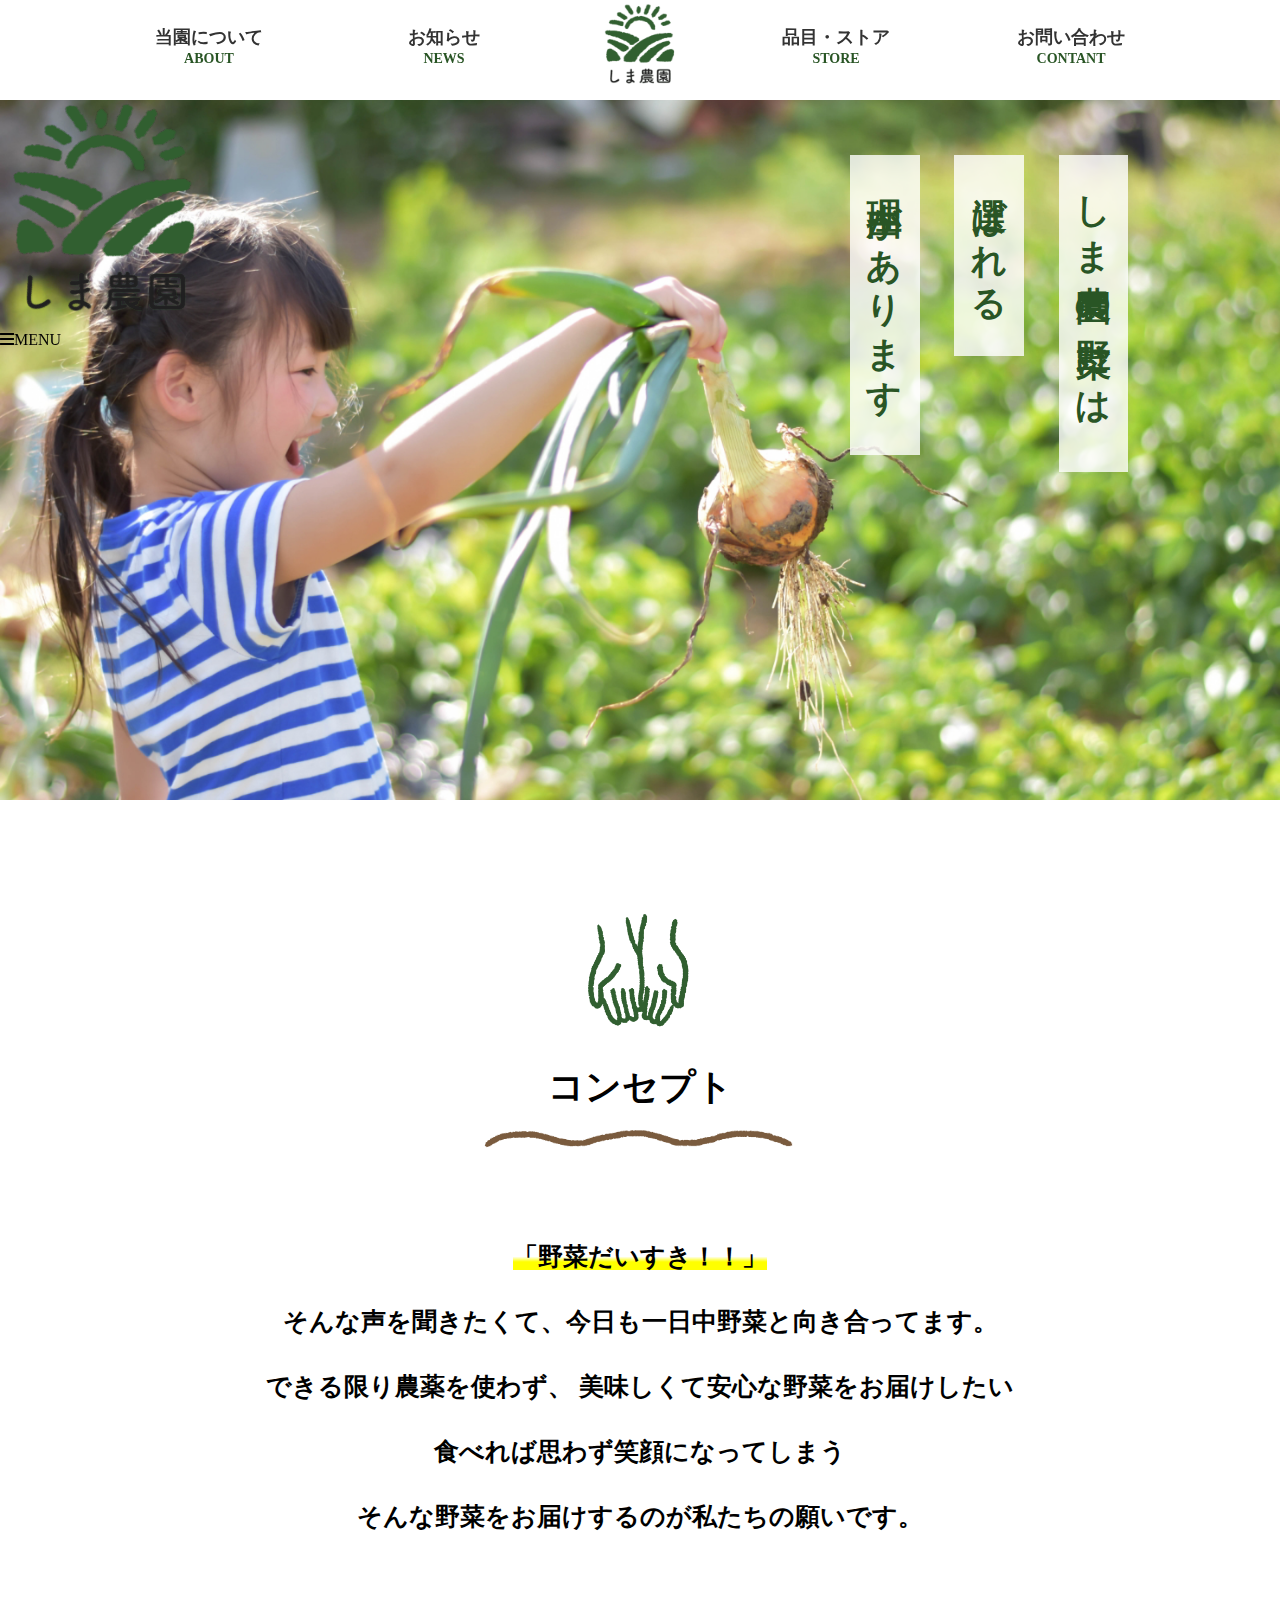
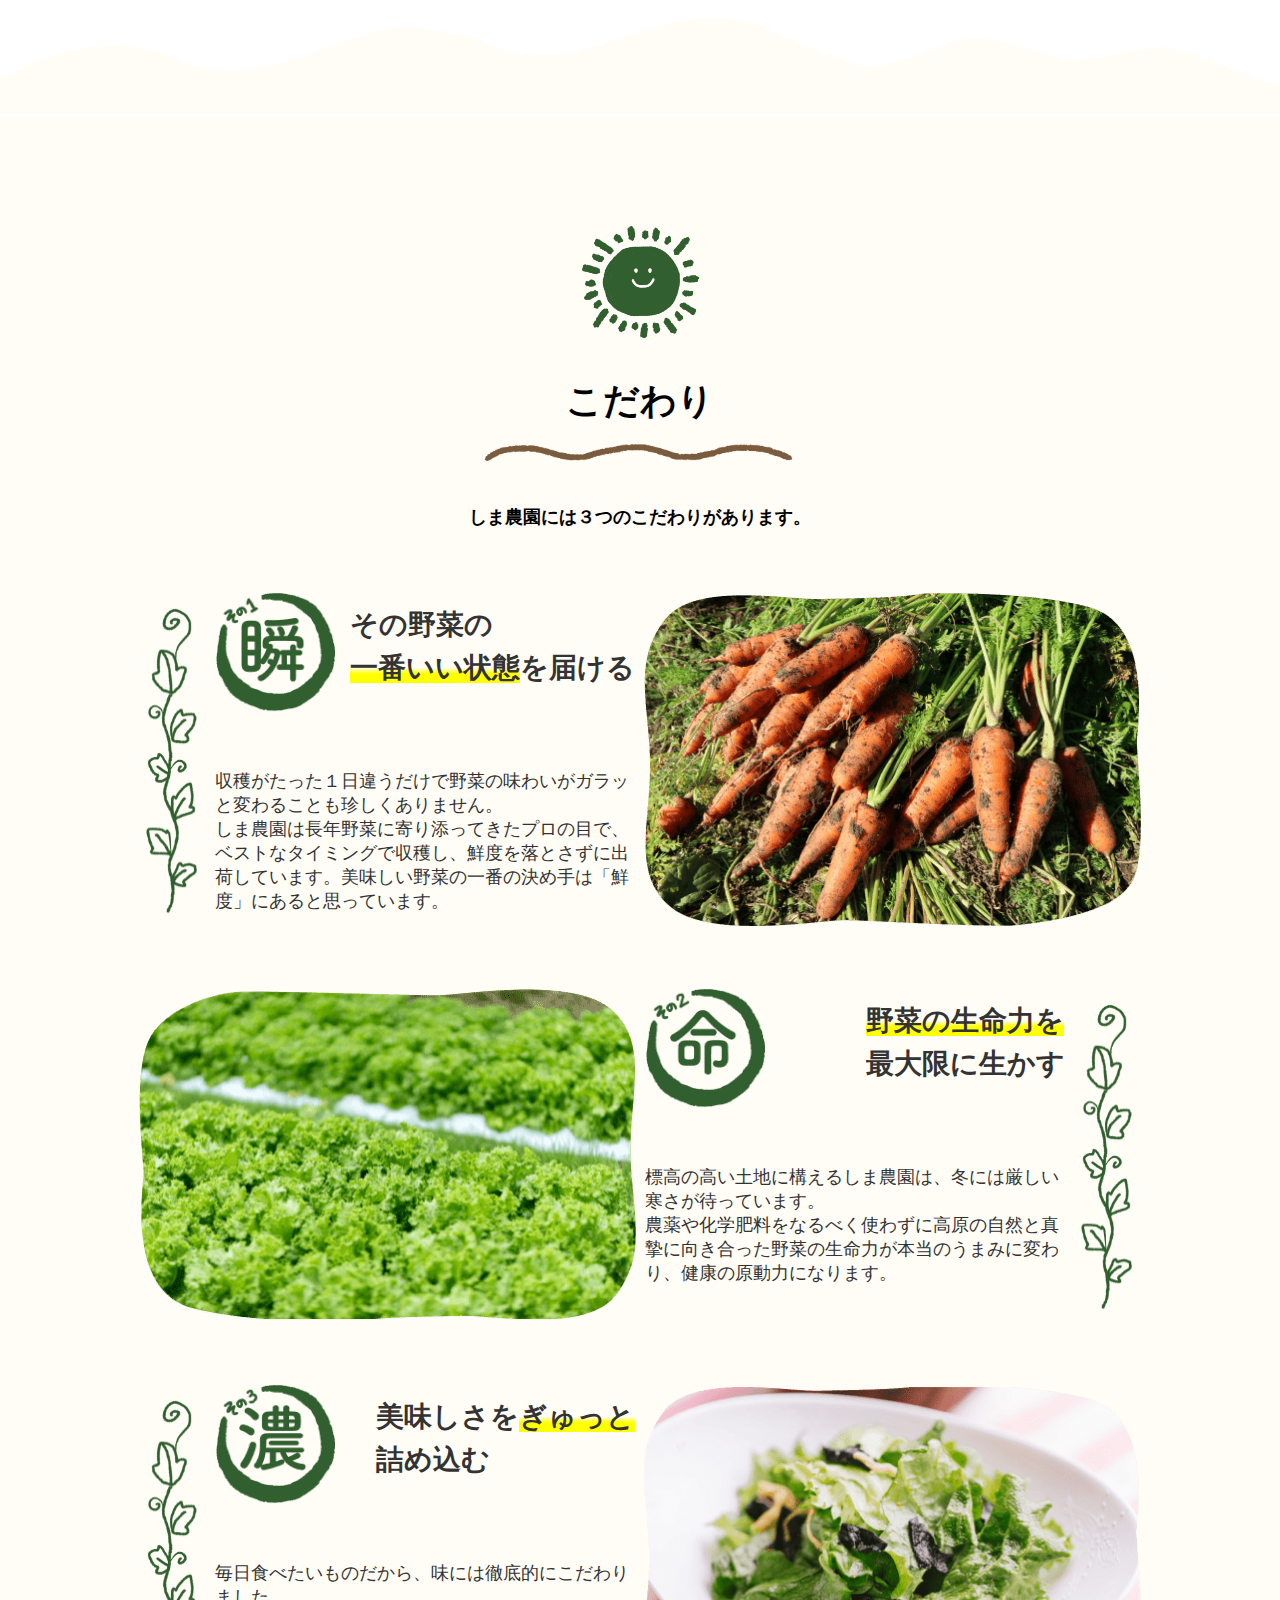
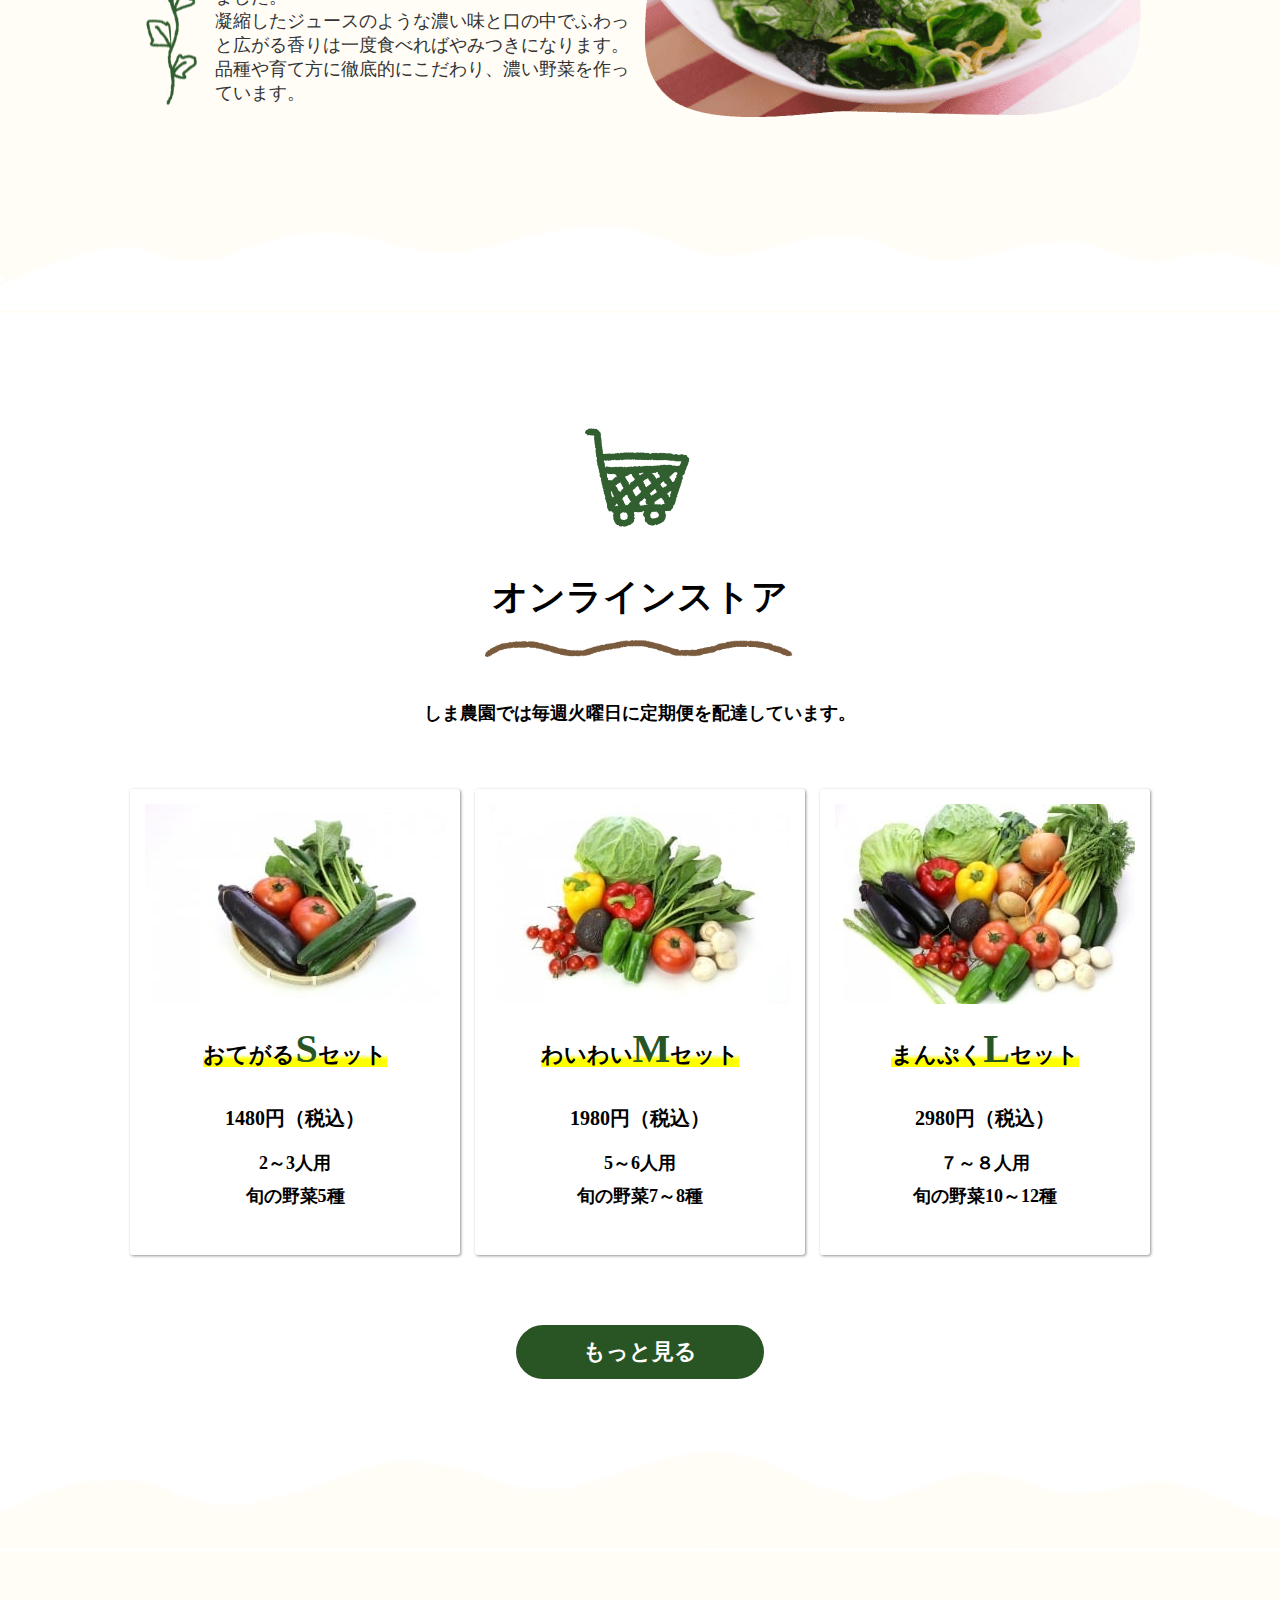
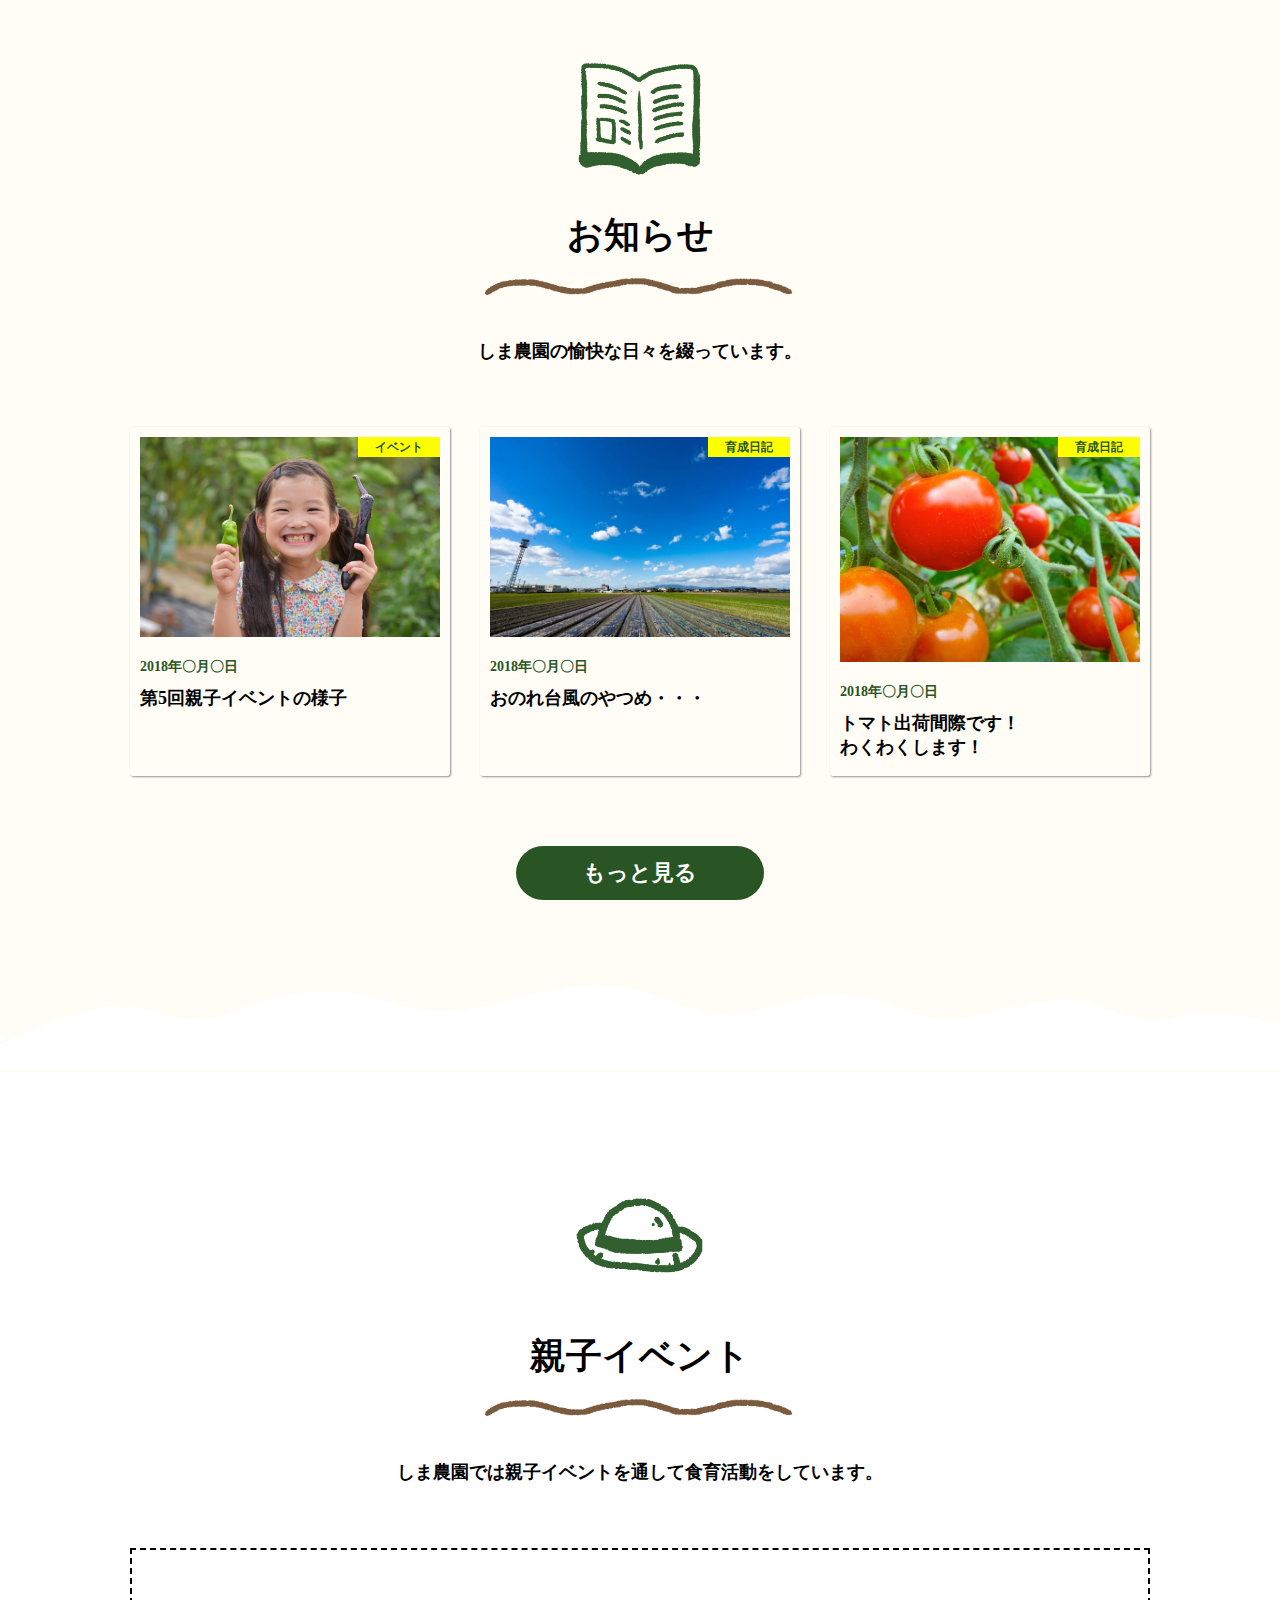
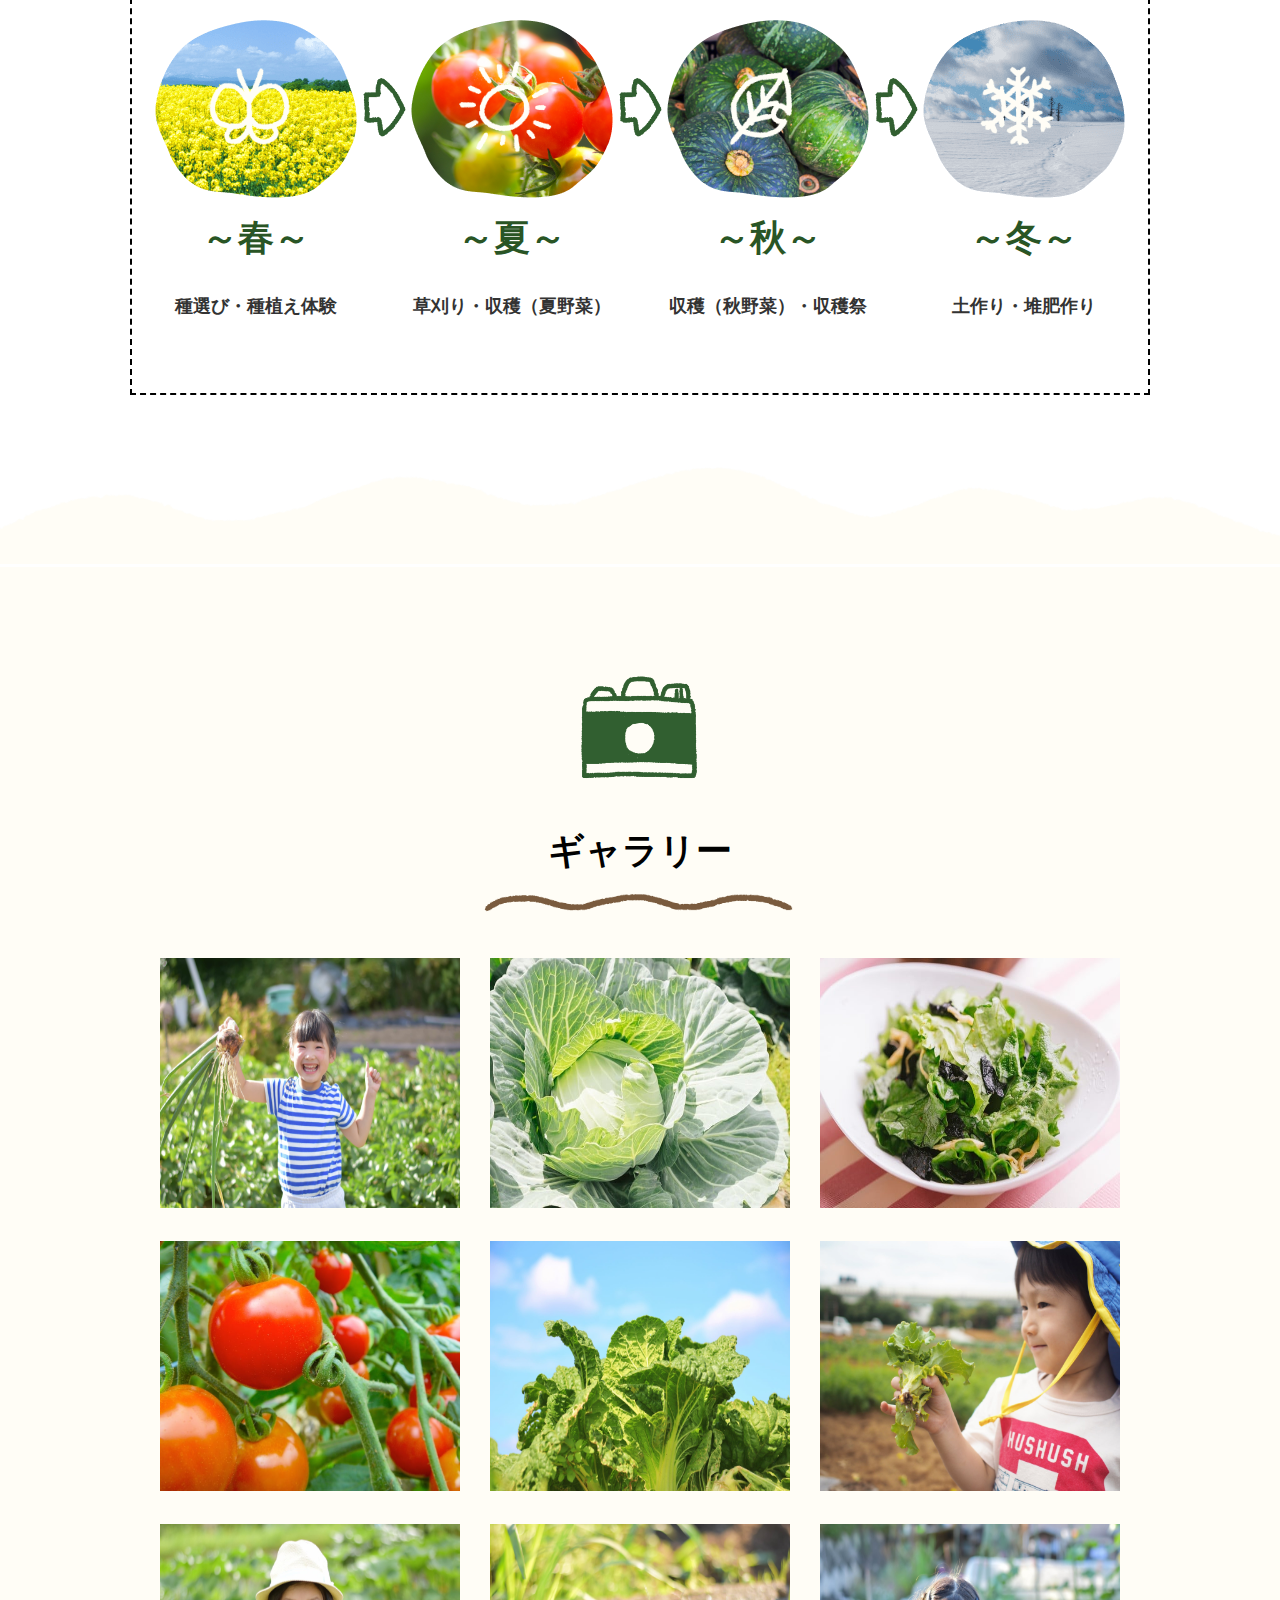
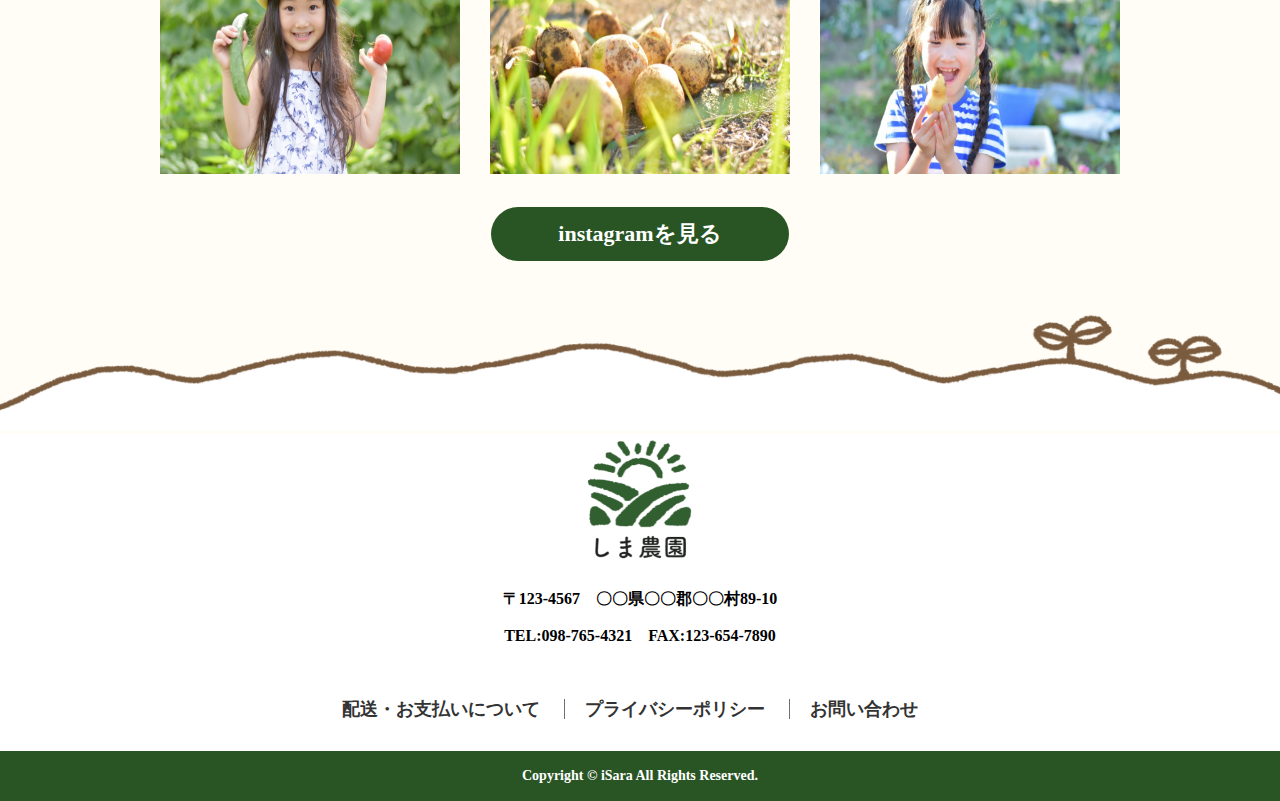
==== index.html @ cb412dcc "Update index.html" ====
<!DOCTYPE html>
<html lang="en">
<head>
    <meta charset="UTF-8">
    <meta name="viewport" content="width=device-width, initial-scale=1.0">
    <meta http-equiv="X-UA-Compatible" content="ie=edge">
    <title>農園</title>
    <link rel="stylesheet" href="stylesheet.css">
    <link rel="stylesheet" href="responsive.css">
    <link href="https://use.fontawesome.com/releases/v5.6.1/css/all.css" rel="stylesheet">
</head>
<body>
    <div class="wrap">
    <header>
        <nav class="container">
            <ul class="header-contents">
                <li class="header-btn"><a class="list-a japanese" href="#">当園について</a>
                <a class="list-a english" href="#">ABOUT</a></li>
                <li class="header-btn header-space"><a class="list-b japanese" href="#">お知らせ</a>
                <a class="list-b english" href="#">NEWS</a></li>
                <li><a href="#"><img class="header-logo" src="top-img/header-logo.png" alt="ロゴ"></a></li>
                <li class="header-btn"><a class="list-c japanese" href="#">品目・ストア</a>
                <a class="list-c english" href="#">STORE</a></li>
                <li class="header-btn"><a class="list-d japanese" href="#">お問い合わせ</a>
                <a class="list-d english" href="#">CONTANT</a></li>
            </ul>
        </nav>
        <nav class="header-responsive container-responsive">
            <a href="#"><img class="header-logo-responsive" src="top-img/header-logo.png" alt="ロゴ"></a>
            <p class="menu-wrap"><span class="fa fa-bars menu-icon"></span>MENU</p>
        </nav>
    </header>
    <section class="top-wrap">
        <p><img class="top-img" src="top-img/mv.jpg" alt="トップ画像"></p>
        <p class="top-img-commentA">しま農園の野菜には</p>
        <p class="top-img-commentB">選ばれる</p>
        <p class="top-img-commentC">理由があります</p>
    </section>
    <section class="icon-contents container">
        <img class="icon" src="top-img/h-icon-1.png" alt="手">
        <p class="icon-p">コンセプト</p>
        <img class="icon-border" src="top-img/heading-bg.png" alt="波線">
        <p class="icon-primary-p"><span class="liner">「野菜だいすき！！」</span><br>
            そんな声を聞きたくて、<br class="br">今日も一日中野菜と向き合ってます。<br>
            できる限り農薬を使わず、<br class="br">
            美味しくて安心な野菜をお届けしたい<br>
            食べれば思わず笑顔になってしまう<br>
            そんな野菜をお届けするのが<br class="br">私たちの願いです。</p>
    </section>
    <article>
        <p><img class="local-img" src="top-img/bridge2.png" alt="背景波線（上）"></p>
    </article>
    <section class="background-color">
    <section class="icon-contents container">
        <p><img class="icon" src=" top-img/h-icon-2.png" alt="太陽"></p>
        <p class="icon-p">こだわり</p>
        <p><img class="icon-border" src="top-img/heading-bg.png" alt="波線"></p>
        <p class="icon-border-p">しま農園には<br class="br">３つのこだわりがあります。</p>
    </section>
    <section class="main-primary container">
        <article class="mp">
            <p><img class="side-img" src="top-img/commit-bg.png" alt="蔓"></p>
            <article class="mp-center mp-flex1">
                <article class="mp-center-top">
                <p><img class="article-icon" src="top-img/commit-icon1.png" alt="瞬アイコン"></p>
                <p class="mp-title">その野菜の<br class="br3"><span class="liner">一番<br class="br">いい状態</span>を届ける</p>
                </article>
                <p class="mp-statment">収穫がたった１日違うだけで野菜の味わいがガラッと変わることも珍しくありません。<br>
                   しま農園は長年野菜に寄り添ってきたプロの目で、ベストなタイミングで収穫し、鮮度を落とさずに出荷しています。美味しい野菜の一番の決め手は「鮮度」にあると思っています。 </p>
            </article>
            <p><img class="mp1-img flex-img1" src="top-img/commit1.png" alt="人参"></p>
        </article><!--mp1-->
        <article class="mp">
            <p><img class="mp1-img flex-img2" src="top-img/commit2.png" alt="レタス"></p>
            <article class="mp-center mp-flex2">
                <article class="mp-center-top">
                    <p><img class="article-icon" src="top-img/commit-icon2.png" alt="命アイコン"></p>
                    <p class="mp-title"><span class="liner">野菜の生命力を</span><br>
                        最大限に生かす</p>
                </article>
                <p class="mp-statment">標高の高い土地に構えるしま農園は、冬には厳しい寒さが待っています。<br>
                    農薬や化学肥料をなるべく使わずに高原の自然と真摯に向き合った野菜の生命力が本当のうまみに変わり、健康の原動力になります。</p>
            </article>
            <img class="side-img" src="top-img/commit-bg.png" alt="蔓">
        </article><!--mp2-->
        <article class="mp">
            <img class="side-img" src="top-img/commit-bg.png" alt="蔓">
            <article class="mp-center mp-flex3">
                <article class="mp-center-top">
                <p><img class="article-icon" src="top-img/commit-icon3.png" alt="濃アイコン"></p>
                <p class="mp-title">美味しさを<br class="br"><span class="liner">ぎゅっと</span><br class="br3">詰め込む</p>
                </article>
                <p class="mp-statment">毎日食べたいものだから、味には徹底的にこだわりました。<br>
                    凝縮したジュースのような濃い味と口の中でふわっと広がる香りは一度食べればやみつきになります。<br>
                    品種や育て方に徹底的にこだわり、濃い野菜を作っています。</p>
            </article>
            <p><img class="mp1-img flex-img3" src="top-img/commit3.png" alt="サラダ"></p>
        </article><!--mp3-->
    </section><!--main-priary container-->
    <article>
        <p><img class="local-img" src="top-img/bridge.png" alt="背景波線（下）"></p>
    </article>
    </section><!--background-color-->
    <section class="online-store container">
        <article class="icon-contents">
        <p><img class="icon" src="top-img/h-icon-3.png" alt="カート"></p>
        <p class="icon-p">オンラインストア</p>
        <p><img class="icon-border" src="top-img/heading-bg.png" alt="波線"></p>
        <p class="icon-border-p">しま農園では毎週火曜日に定期便を配達しています。</p>
        </article>
        <article class="store-wrapper">
            <article class="store-contents">
                <p><img class="store-img" src="top-img/store1.jpg" alt="sセット"></p>
                <p class="store-name"><span class="liner">おてがる<span class="color">S</span>セット</span></p>
                <p class="store-price">1480円（税込）</p>
                <p class="store-note1">2～3人用</p>
                <p class="store-note2">旬の野菜5種</p>
            </article>
            <article class="store-contents">
                <p><img class="store-img" src="top-img/store2.jpg" alt="sセット"></p>
                <p class="store-name"><span class="liner">わいわい<span class="color">M</span>セット</span></p>
                <p class="store-price">1980円（税込）</p>
                <p class="store-note1">5～6人用</p>
                <p class="store-note2">旬の野菜7～8種</p>
            </article>
            <article class="store-contents">
                <p><img class="store-img" src="top-img/store3.jpg" alt="sセット"></p>
                <p class="store-name"><span class="liner">まんぷく<span class="color">L</span>セット</span></p>
                <p class="store-price">2980円（税込）</p>
                <p class="store-note1">７～８人用</p>
                <p class="store-note2">旬の野菜10～12種</p>
            </article>
        </article><!--sotre-wrapper-->
        <article class="btn-wrapper">
            <a class="btn" href="#">もっと見る</a>
        </article>
    </section><!--online-store-->
    <article>
        <p><img class="local-img" src="top-img/bridge2.png" alt="背景波線（上）"></p>
    </article>
    <section class="background-color">
    <section class="icon-contents container">
        <p><img class="icon" src="top-img/h-icon-4.png" alt="本"></p>
        <p class="icon-p">お知らせ</p>
        <p><img class="icon-border" src="top-img/heading-bg.png" alt="波線"></p>
        <p class="icon-border-p">しま農園の愉快な日々を綴っています。</p>
    </section>
    <section class="blog container">
        <article class="blog-cotents">
            <p><img class="blog-img" src="top-img/blog1.jpg" alt="親子イベント"></p>
            <p class="blog-img-comment">イベント</p>
            <p class="blog-date">2018年〇月〇日</p>
            <p class="blog-title">第5回親子イベントの様子</p>
        </article>
        <article class="blog-cotents">
            <p><img class="blog-img" src="top-img/blog2.jpg" alt="親子イベント"></p>
            <p class="blog-img-comment">育成日記</p>
            <p class="blog-date">2018年〇月〇日</p>
            <p class="blog-title">おのれ台風のやつめ・・・</p>
        </article>
        <article class="blog-cotents">
            <p><img class="blog-img" src="top-img/blog3.jpg" alt="親子イベント"></p>
            <p class="blog-img-comment">育成日記</p>
            <p class="blog-date">2018年〇月〇日</p>
            <p class="blog-title">トマト出荷間際です！<br>
                わくわくします！</p>
        </article>
    </section>
    <article class="btn-wrapper">
        <a class="btn" href="#">もっと見る</a>
    </article>
    <article>
        <p><img class="local-img" src="top-img/bridge.png" alt="背景波線（下）"></p>
    </article>
    </section><!--background-color-->
    <section>
        <article class="icon-contents">
            <p><img class="icon" src="top-img/h-icon-5.png" alt="帽子"></p>
            <p class="icon-p">親子イベント</p>
            <p><img class="icon-border" src="top-img/heading-bg.png" alt="波線"></p>
            <p class="icon-border-p">しま農園では親子イベントを通して食育活動をしています。</p>
        </article>
    </section>
    <section class="event container">
        <article class="event-wrap">
            <article class="event-contents">
                <p><img class="event-img" src="top-img/event1.png" alt="春の風景"></p>
                <p><img class="event-icon" src="top-img/event-icon1.png" alt="蝶"></p>
                <p class="season">～春～</p>
                <p class="event-note">種選び<br class="br2"><span class="span1">・</span>種植え体験</p>
            </article>
            <article class="icon-arrow-wrap">
                <p><img class="icon-arrow1" src="top-img/event-icon-arrow.png" alt="右矢印"></p>
            </article>
            <article class="event-contents">
                <p><img class="event-img" src="top-img/event2.png" alt="夏の風景"></p>
                <p><img class="event-icon" src="top-img/event-icon2.png" alt="太陽"></p>
                <p class="season">～夏～</p>
                <p class="event-note">草刈り<br class="br2"><span class="span1">・</span>収穫（夏野菜）</p>
            </article>
            <article class="icon-arrow-wrap">
                <p><img class="icon-arrow2" src="top-img/event-icon-arrow.png" alt="右矢印"></p>
            </article>
            <article class="event-contents">
                <p><img class="event-img" src="top-img/event3.png" alt="秋の風景"></p>
                <p><img class="event-icon" src="top-img/event-icon3.png" alt="葉"></p>
                <p class="season">～秋～</p>
                <p class="event-note">収穫（秋野菜）<br class="br2"><span class="span1">・</span>収穫祭</p>
            </article>
            <article class="icon-arrow-wrap">
                <p><img class="icon-arrow3" src="top-img/event-icon-arrow.png" alt="右矢印"></p>
            </article>
            <article class="event-contents">
                <p><img class="event-img" src="top-img/event4.png" alt="冬の風景"></p>
                <p><img class="event-icon" src="top-img/event-icon4.png" alt="雪の結晶"></p>
                <p class="season">～冬～</p>
                <p class="event-note">土作り<br class="br2"><span class="span1">・</span>堆肥作り</p>
            </article>
        </article><!--envent-img-->
    </section><!--event container-->
    <article>
        <p><img class="local-img" src="top-img/bridge2.png" alt="背景波線（上）"></p>
    </article>
    <section class="background-color">
        <section class="icon-contents container">
            <p><img class="icon" src="top-img/h-icon-6.png" alt="カメラ"></p>
            <p class="icon-p">ギャラリー</p>
            <p><img class="icon-border" src="top-img/heading-bg.png" alt="波線"></p>
        </section>
        <section class="gallery container">
            <p><img src="top-img/gallery1.jpg" alt="玉ねぎの収穫"></p>
            <p><img src="top-img/gallery2.jpg" alt="キャベツ"></p>
            <p><img src="top-img/gallery3.jpg" alt="サラダ"></p>
            <p><img src="top-img/gallery4.jpg" alt="トマト"></p>
            <p><img src="top-img/gallery5.jpg" alt="小松菜？"></p>
            <p><img src="top-img/gallery6.jpg" alt="小松菜の収穫？"></p>
            <p><img src="top-img/gallery7.jpg" alt="トマトの収穫"></p>
            <p><img src="top-img/gallery8.jpg" alt="玉ねぎ"></p>
            <p><img src="top-img/gallery9.jpg" alt="ジャガイモの収穫？"></p>
        </section>
        <article class="btn-wrapper">
            <a class="btn" href="#">instagramを見る</a>
        </article>
        <article>
            <p><img  class="local-img" src="top-img/footer-bg.png" alt="フッター上部"></p>
        </article>
    </section><!--background-color-->
    <footer>
        <article class="container">
            <article class="footer-main">
                <p><img class="footer-icon" src="top-img/header-logo.png" alt="農園"></p>
                <p class="adress">〒123-4567<br class="br">　〇〇県〇〇郡〇〇村89-10</p>
                <p class="adress">TEL:098-765-4321<br class="br">　FAX:123-654-7890</p>
            </article>
            <article class="footer-sub">
                <li><a class="footer-a footer-line1" href="#">配送・お支払いについて</a></li>
                <li><a class="footer-a footer-line2" href="#">プライバシーポリシー</a></li>
                <li><a  class="footer-a footer-line2" href="#">お問い合わせ</a></li>
            </article>
        </article>
        <article class="footer-bar">
            <p class="Copyright">Copyright ©︎ iSara All Rights Reserved.</p>
        </article>
    </footer>
    </div><!--wrap-->
</body>
</html>
---- stylesheet.css ----
body {
    font-family: "游ゴシック体", "YuGothic", "游ゴシック Medium", "Yu Gothic Medium", "游ゴシック", "Yu Gothic", "メイリオ", sans-serif;
}

a {
    text-decoration: none;
}

li {
    list-style: none;
}

* {
    box-sizing: border-box;
}

.wrap {
    width: 100%;
    overflow: hidden;
}

.container {
    width: 1080px;
    max-width: 100%;
    margin: 0 auto;
    padding: 0 30px;
}

header {
    height: 100px;
    position: fixed;
    z-index: 900;
    background-color: white;
    width: 100%;
}

.japanese {
    font-size: 18px;
    font-weight: bold;
    color: #333333;
    line-height: 24px;
}

.english {
    font-size: 14px;
    font-weight: bold;
    color: #295525;
    line-height: 19px;
}

.header-contents{
    display: flex;
    justify-content: space-between;
    align-items: center;
}

.header-logo {
    width: 80px;
}

.list-a, .list-b, .list-c, .list-d {
    display: flex;
    flex-direction: column;
    text-align: center;
}

.header-space {
    margin: 0 18px;
}

.header-btn {
    padding: 10px 25px;
    color: white;
    font-weight: bold;
    border-radius: 100px;
    display: inline-block;
    transition:all .5s ease-in-out;
}

.header-btn:hover {
    text-shadow:
      0 0 10px rgba(255,255,255, 1),
      0 0 50px rgba(255, 255, 255, .8),
      0 0 75px rgba(255, 255, 255, .6),
      0 0 76px rgba(255, 255, 255, .6),
      0 0 77px rgba(255, 255, 255, .6),
      0 0 78px rgba(255, 255, 255, .6),
      0 0 79px rgba(255, 255, 255, .6),
      0 0 80px rgba(255, 255, 255, .6),
      0 0 85px rgba(255, 255, 255, .6);
      background-color: #295525;
}

.top-wrap {
    position: relative;
}

.top-img-commentA {
    position: absolute;
    top: 18%;
    left: 82.702%;
    font-size: 2.7vw;
    font-weight: bold;
    padding: 2% 2.2% 4% 2.2%;
    letter-spacing: 5px;
    margin-top: 10px;
    writing-mode: vertical-rl;
    color: #295525;
    background-color: rgba(255, 255, 255, 0.8)
}

.top-img-commentB {
    position: absolute;
    top: 18%;
    left: 74.54%;
    font-size: 2.7vw;
    font-weight: bold;
    padding: 2% 2.2% 3% 2.2%;
    letter-spacing: 5px;
    margin-top: 10px;
    writing-mode: vertical-rl;
    color: #295525;
    background-color: rgba(255, 255, 255, 0.8)
}

.top-img-commentC {
    position: absolute;
    top: 18%;
    left: 66.378%;
    font-size: 2.7vw;
    font-weight: bold;
    padding: 2% 2.2% 3.5% 2.2%;
    letter-spacing: 5px;
    margin-top: 10px;
    writing-mode: vertical-rl;
    color: #295525;
    background-color: rgba(255, 255, 255, 0.8)
}

.top-img {
    background-size: cover;
    width: 100%;
    height: auto;
    min-height: 270px;
}

.background-color {
    background-color: #FFFDF6;
}

.icon-contents {
    text-align: center;
}

.icon {
    padding: 100px 0 33px 0;
}

.icon-p {
    font-size: 36px;
    font-weight: bold;
}

.icon-border {
    padding: 20px 0 37px 0;
}

.icon-primary-p {
    padding: 30px 0 36px 0;
    font-size: 25px;
    font-weight: bold;
    line-height: 65px;
}

.liner {
    background: linear-gradient(transparent 50%, yellow 70%);
}

.local-img {
    max-width: 100%;
    height: auto;
}

.icon-border-p {
    padding-bottom: 67px;
    font-size: 18px;
    font-weight: bold;
}

.mp1-img {
    width: 497px;
    height: 333px;
    max-width: 100%;
}

.article-icon {
    width: 120px;
    height: 120px;
}

.side-img {
    width: 67px;
    height: 333px;
}

.mp-title {
    font-size: 28px;
    font-weight: bold;
    line-height: 43px;
    color: #333333;
    padding-top: 10px;
}

.mp-statment {
    font-size: 18px;
    color: #333333;
    line-height: 24px;
}

.mp-center-top {
    display: flex;
    justify-content: space-between;
    padding-bottom: 53px;
}

.mp-center {
    width: 420px;
    max-width: 100%;
}

.mp {
    display: flex;
    justify-content: space-evenly;
    max-width: 100%;
    width: 1080px;
    padding-bottom: 60px;
}

.store-wrapper {
    display: flex;
    justify-content: space-between;
    text-align: center;
}

.store-img {
    padding: 15px;
}

.store-name {
    font-size: 22px;
    line-height: 30px;
    font-weight: bold;
}

.color {
    font-size: 40px;
    line-height: 53px;
    color: #295525;
}

.store-price {
    font-size: 20px;
    font-weight: bold;
    line-height: 27px;
    padding: 30px 0 19px;
}

.store-note1 {
    font-size: 18px;
    font-weight: bold;
    line-height: 24px;
    padding-bottom: 9px;
}

.store-note2 {
    font-size: 18px;
    font-weight: bold;
    line-height: 24px;
    padding-bottom: 47px;
}

.store-contents {
    box-shadow: 1px 1px 3px #929292;
    margin-bottom: 70px;
    border-radius: 3px;
}

.btn-wrapper {
    text-align: center;
}

.btn {
    padding: 16px 67px;
    color: white;
    font-weight: bold;
    font-size: 22px;
    background-color: #295525;
    border-radius: 100px;
    display: inline-block;
    margin-bottom: 40px;
    transition:all .5s ease-in-out;
}

.btn:hover{
    text-shadow:
      0 0 10px rgba(255,255,255, 1),
      0 0 50px rgba(255, 255, 255, .8),
      0 0 75px rgba(255, 255, 255, .6),
      0 0 76px rgba(255, 255, 255, .4),
      0 0 77px rgba(255, 255, 255, .5),
      0 0 78px rgba(255, 255, 255, .4),
      0 0 79px rgba(255, 255, 255, .3),
      0 0 80px rgba(255, 255, 255, .2),
      0 0 85px rgba(255, 255, 255, .1);
  }

.blog {
    display: flex;
    justify-content: space-between;
}

.blog-cotents {
    box-shadow: 1px 1px 2px #929292;
    margin-bottom: 70px;
    border-radius: 3px;
    position: relative;
}

.blog-img-comment {
    position: absolute;
    top: 10px;
    left: 228px;
    color: #295525;
    font-size: 12px;
    font-weight: bold;
    line-height: 16px;
    padding: 2px 17px;
    background-color: yellow;
}

.blog-img {
    max-width: 100%;
    width: 320px;
    padding: 10px
}

.blog-date {
    font-size: 14px;
    font-weight: bold;
    color: #295525;
    line-height: 19px;
    padding: 7px 0 10px 10px;
}

.blog-title {
    font-size: 18px;
    font-weight: bold;
    line-height: 24px;
    padding: 0 0 17px 10px;
}

.event-wrap {
    display: flex;
    justify-content: space-between;
    padding: 70px 23px 75px 23px;
    border: dashed 2px;
}

.icon-arrow-wrap {
    position: relative;
}

.icon-arrow1, .icon-arrow2, .icon-arrow3 {
    position: absolute;
    top: 55px;
    left: -25px;
}

.season {
    font-size: 36px;
    font-weight: bold;
    line-height: 48px;
    color: #295525;
    text-align: center;
    padding: 13px 0 32px;
}

.event-note {
    font-size: 18px;
    font-weight: bold;
    line-height: 24px;
    color: #333333;
    text-align: center;
}

.event-contents {
    position: relative;
}

.event-icon {
    position: absolute;
    top: 38px;
    left: 45px;
}

.event {
    padding-bottom: 40px;
}

.gallery {
    display: flex;
    flex-wrap: wrap;
    justify-content: space-evenly;
}

.gallery img {
    max-width: 100%;
    width: 300px;
    height: 280px;
    padding-bottom: 30px;
}

.footer-main {
    text-align: center;
}

.footer-icon {
    padding-bottom: 17px;
    max-width: 120px;
}

.adress {
    font-size: 16px;
    font-weight: bold;
    line-height: 21px;
    padding-bottom: 16px;
}

.footer-main {
    padding-bottom: 35px;
}

.footer-sub {
    text-align: center;
    white-space: nowrap;
}

footer li {
    display: inline;
}

.footer-a {
    font-size: 18px;
    font-weight: bold;
    line-height: 24px;
    color: #333333;
    text-decoration: none;
}

.footer-line1 {
    margin-right: 20px;
}

.footer-line2 {
    margin-right:20px;
	padding-left:20px;
    border-left:1px solid #707070;
}

.footer-bar {
    background-color: #295525;
    height: 50px;
    margin-top: 30px;
}

.Copyright {
    text-align: center;
    font-size: 14px;
    font-weight: bold;
    line-height: 50px;
    color: #ffffff;
}













html, body, div, span, applet, object, iframe,
h1, h2, h3, h4, h5, h6, p, blockquote, pre,
a, abbr, acronym, address, big, cite, code,
del, dfn, em, img, ins, kbd, q, s, samp,
small, strike, strong, sub, sup, tt, var,
b, u, i, center,
dl, dt, dd, ol, ul, li,
fieldset, form, label, legend,
table, caption, tbody, tfoot, thead, tr, th, td,
article, aside, canvas, details, embed, 
figure, figcaption, footer, header, hgroup, 
menu, nav, output, ruby, section, summary,
time, mark, audio, video {
	margin: 0;
	padding: 0;
	border: 0;
	font-size: 100%;
	font: inherit;
	vertical-align: baseline;
}
/* HTML5 display-role reset for older browsers */
article, aside, details, figcaption, figure, 
footer, header, hgroup, menu, nav, section {
	display: block;
}
body {
	line-height: 1;
}
ol, ul {
	list-style: none;
}
blockquote, q {
	quotes: none;
}
blockquote:before, blockquote:after,
q:before, q:after {
	content: '';
	content: none;
}
table {
	border-collapse: collapse;
	border-spacing: 0;
}
---- responsive.css ----
@media (min-width: 1080px) {

    .br2 {
        display: none;
    }
    
    }

@media (max-width: 1080px) {

.container {
    width: 770px;
    padding: 0 15px;
    margin: 0 auto;
}

header {
    height: 70px;
}

.header-logo {
    width: 60px;
}

.header-btn {
    padding: 7px 12px;;
}

.icon {
    width: 100px;
}

.side-img {
    display: none;
}

.mp1-img {
    width: 450px;
    height: 300px;
}

.article-icon {
    width: 80px;
    height: 80px;
}

.mp-title {
    font-size: 26px;
}

.mp-statement {
    font-size: 15px;
}

.store-img {
    padding: 5px;
    width: 230px;
}

.store-name {
    font-size: 20px;
}

.store-price {
    font-size: 18px;
    padding: 20px 0 10px;
}

.store-note1 {
    font-size: 15px;
    padding-bottom: 7px;
}

.store-note2 {
    font-size: 15px;
    padding-bottom: 35px;
}

.store-contents {
    margin-bottom: 50px;
}

.blog-contents {
    margin-bottom: 50px;
}

.blog-img {
    width: 230px;
}

.blog-img-comment {
    left: 138px;
}

.blog-title {
    font-size: 16px;
}

.event-img {
    padding: 30px 18px;
}

.season {
    font-size: 25px;
    padding: 5px 0 10px;
}

.event-note {
    font-size: 15px;
}

.event-img {
    width: 150px;
}

.event-icon {
    top: 45px;
    left: 40px;
    width: 70px;
}

.span1 {
    display: none;
}


}

@media (min-width: 767px) {

.br {
    display: none;
}

}


@media (max-width: 767px) {

.br3 {
    display: none;
}

.container {
    padding: 0 17px;
    width: 340px;
    margin: 0 auto;
}

.icon-primary-p {
    font-size: 18px;
}

.header-contents {
    display: none;
}

.header-logo {
    display: flex;
    justify-content: flex-start;
    width: 50px;
}

.icon {
    width: 80px;
}

.icon-border {
    width: 200px;
}

.icon-p {
    font-size: 25px;
}

.icon-border-p {
    font-size: 17px;
}

.side-img {
    display: none;
}

.mp {
    flex-direction: column;
    width: 500px;
    max-width: 100%;
}

.flex-img1 {
    order: 1;
}

.mp-flex1 {
    order: 2;
}

.flex-img2 {
    order: 3;
}

.mp-flex2 {
    order: 4;
}

.flex-img3 {
    order: 5;
}

.mp-flex3 {
    order: 6;
}

.mp-title {
    font-size: 25px;
}

.mp-statement {
    font-size: 18px;
}

.store-wrapper {
    flex-direction: column;
}

.store-contents {
    margin-bottom: 40px;
}

.blog {
    flex-direction: column;
}

.blog-contnets {
    margin-bottom: 40px;
}

.blog-img {
    width: 310px;
}

.blog-img-comment {
    left: 214px;
}

.event-wrap {
    flex-direction: column;
}

.event-contents {
    text-align: center;
}

.event-img {
    width: 200px;
}

.event-icon {
    left: 80px;
    top: 50px;
    width: 100px;
}

.icon-arrow {
    text-align: center;
    transform: rotate(90deg);
}

.footer-icon {
    width: 80px;
}

.footer-a {
    font-size: 14px;
}

.footer-sub {
    display: flex;
    flex-direction: column;
}

.footer-line2 {
    padding: 0;
    margin: 0;
    border: none;
}

.Copyright {
    font-size: 13px;
}


}


@media (max-width: 500px) {

.mp {
    width: 340px;
}   
    
}
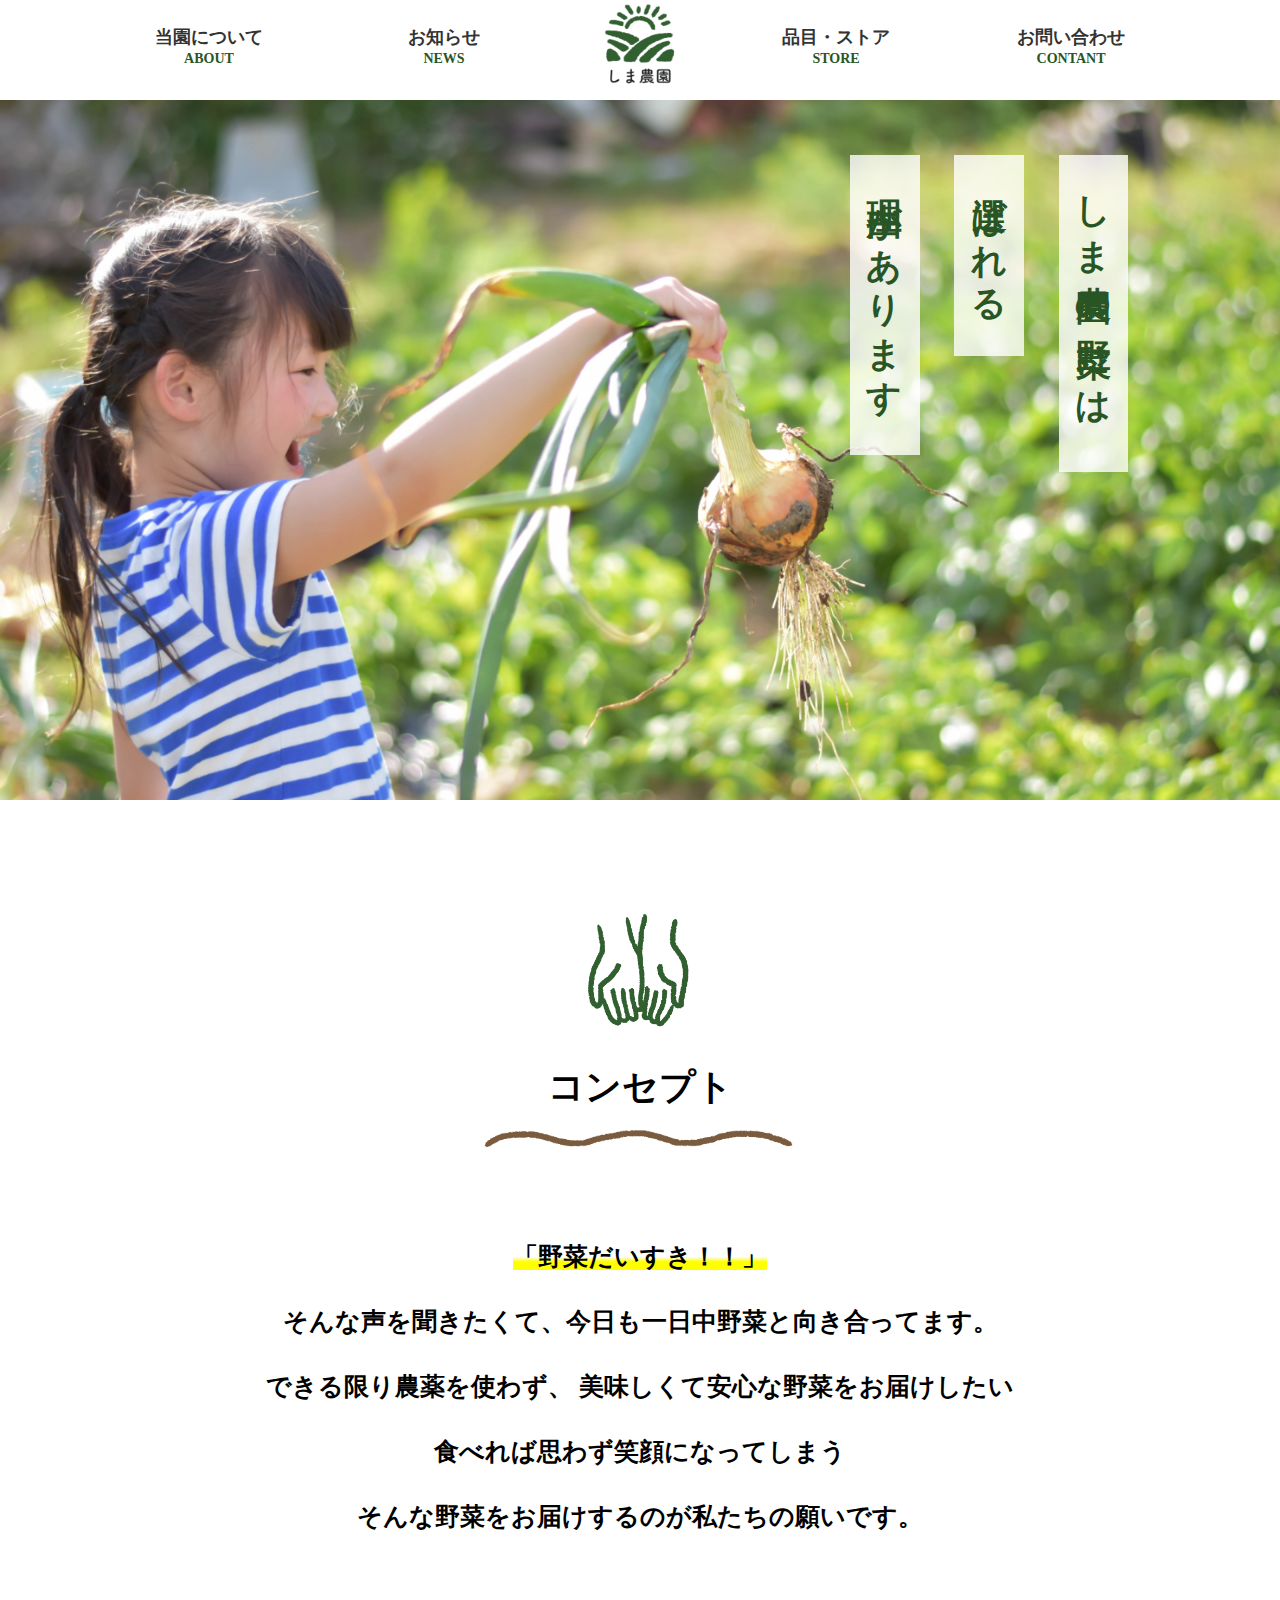
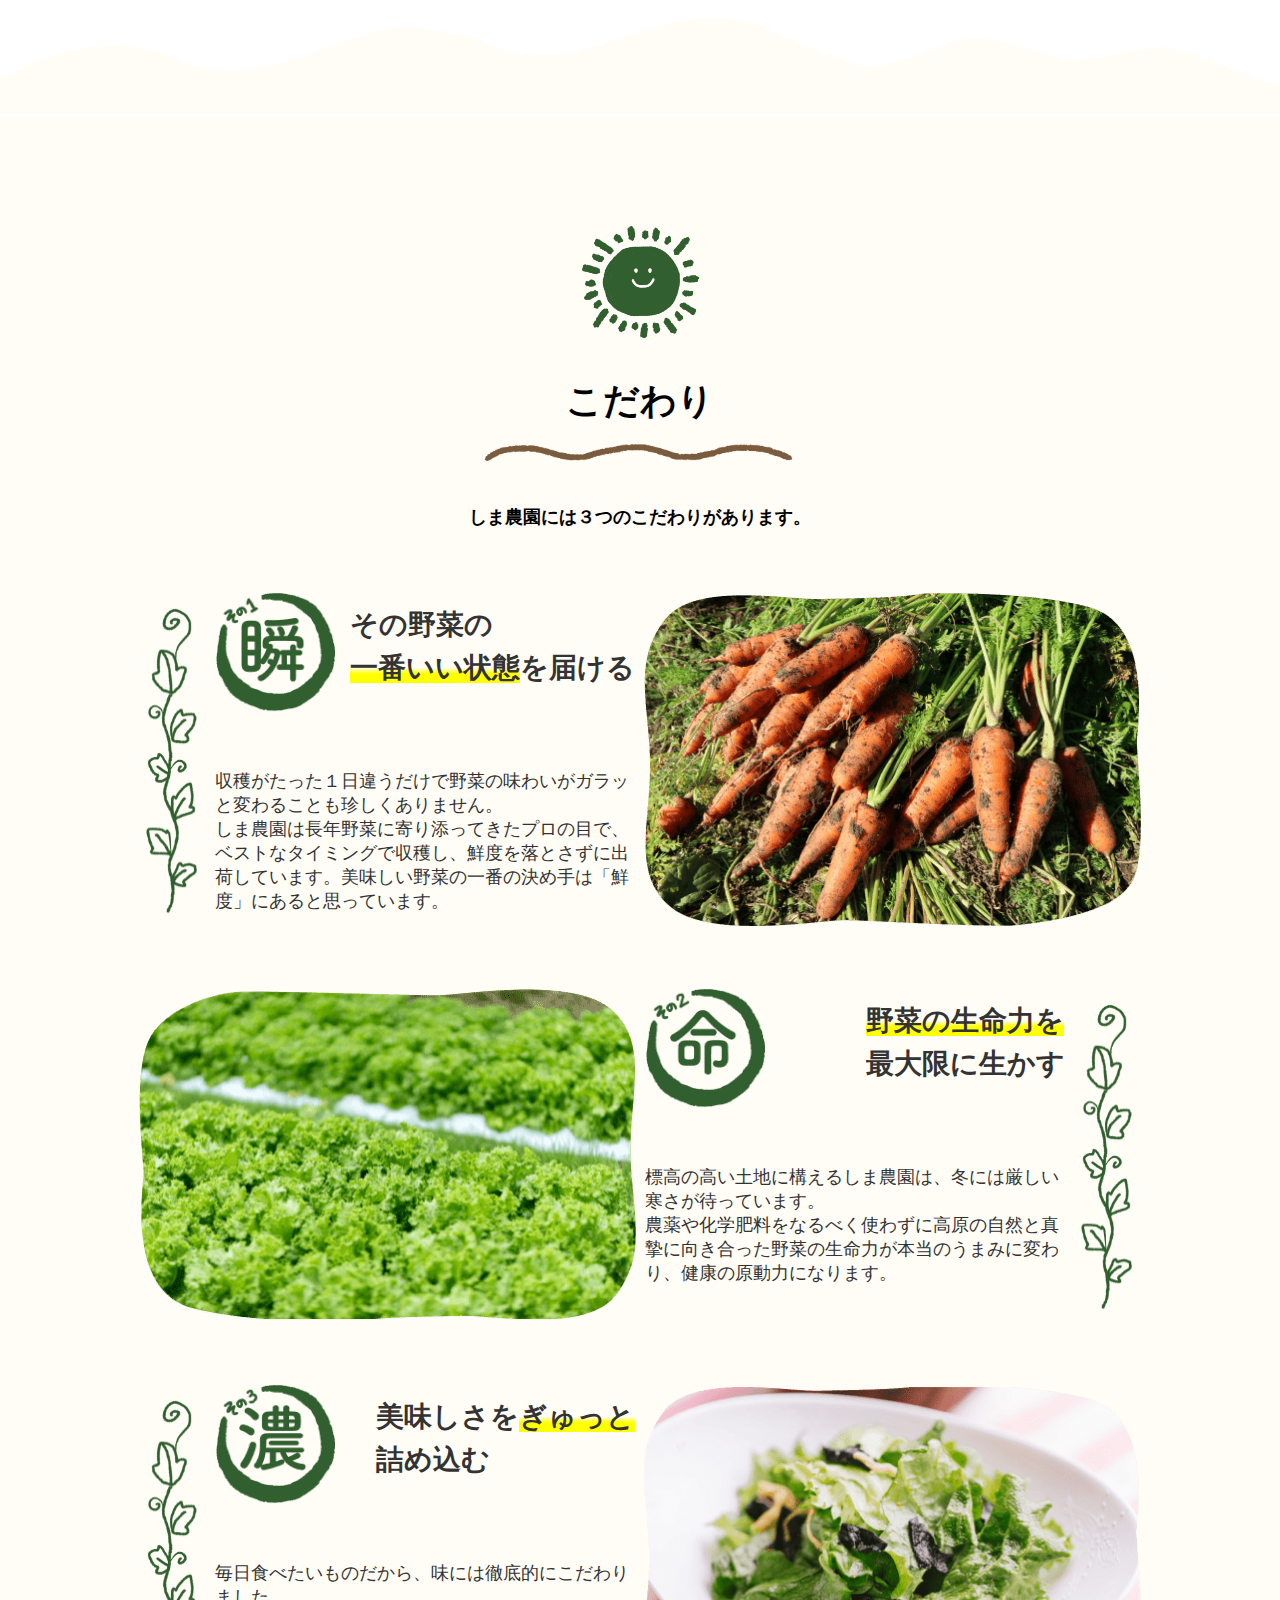
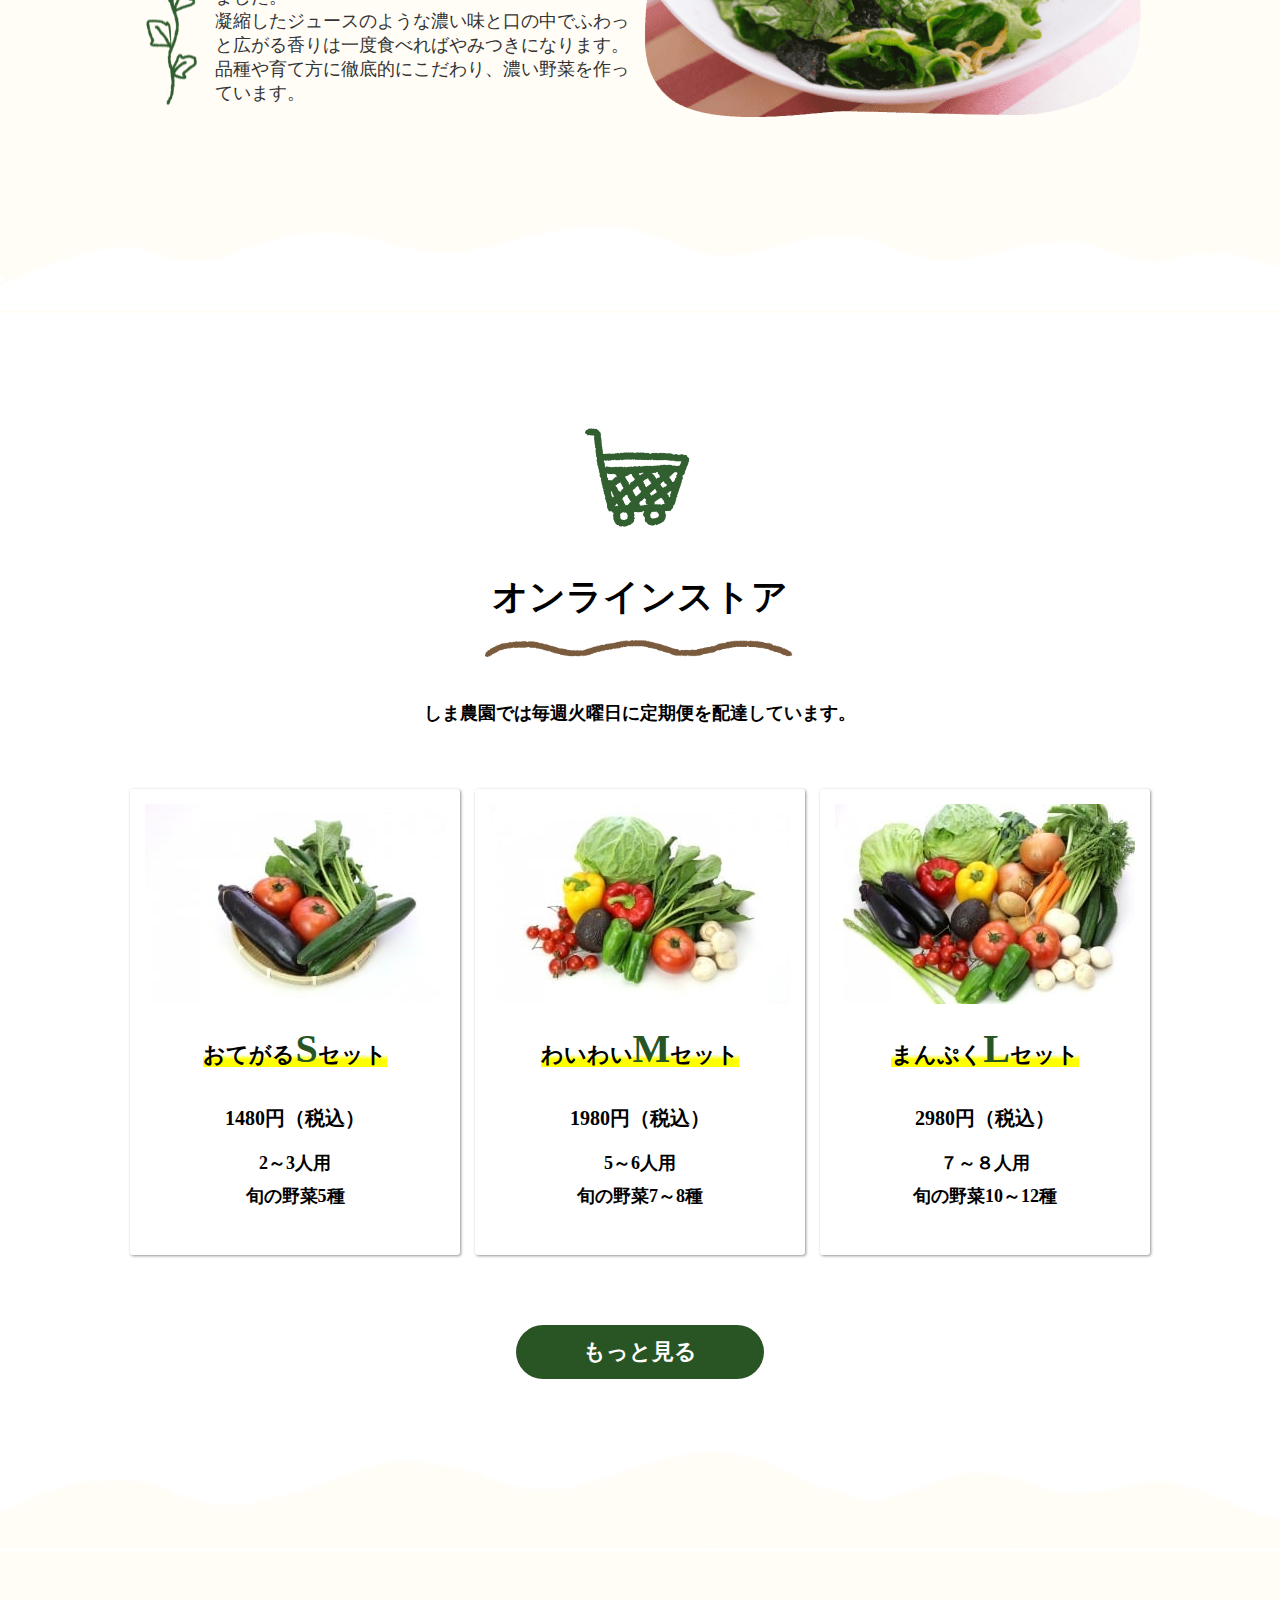
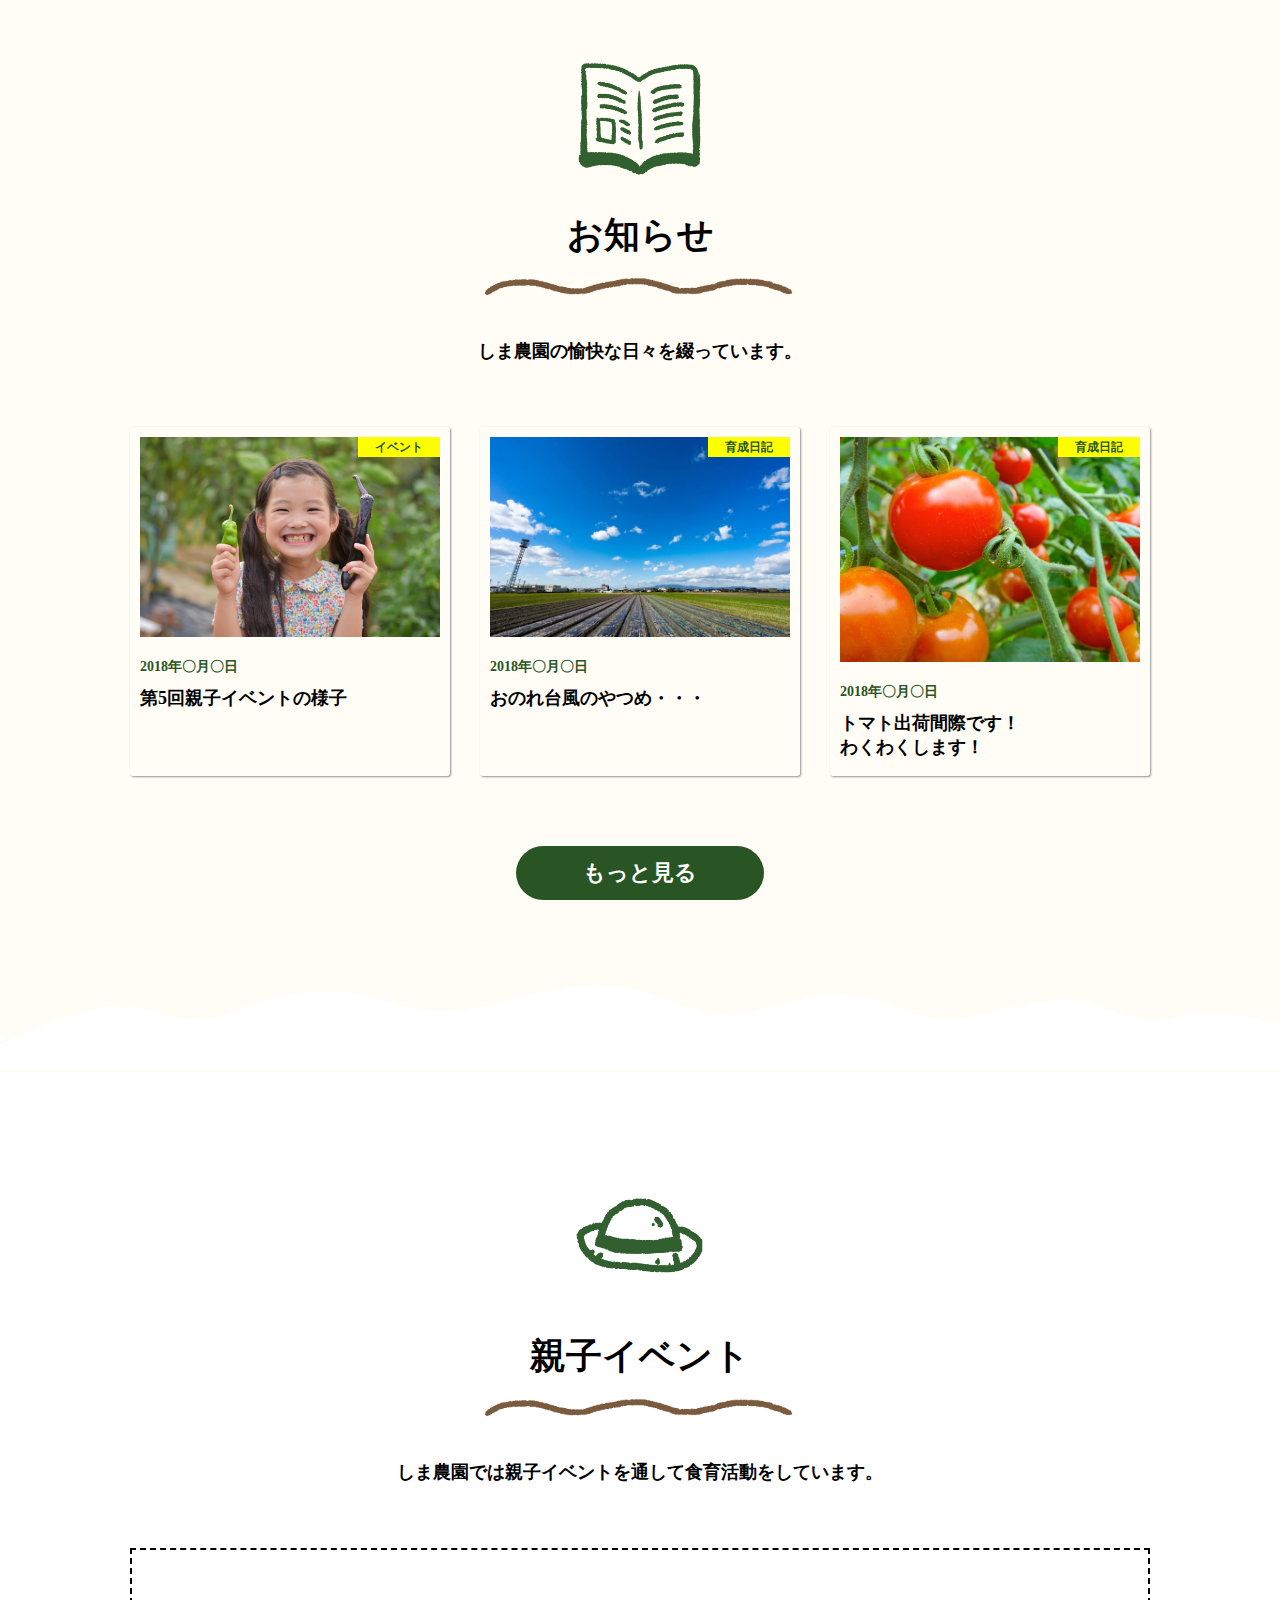
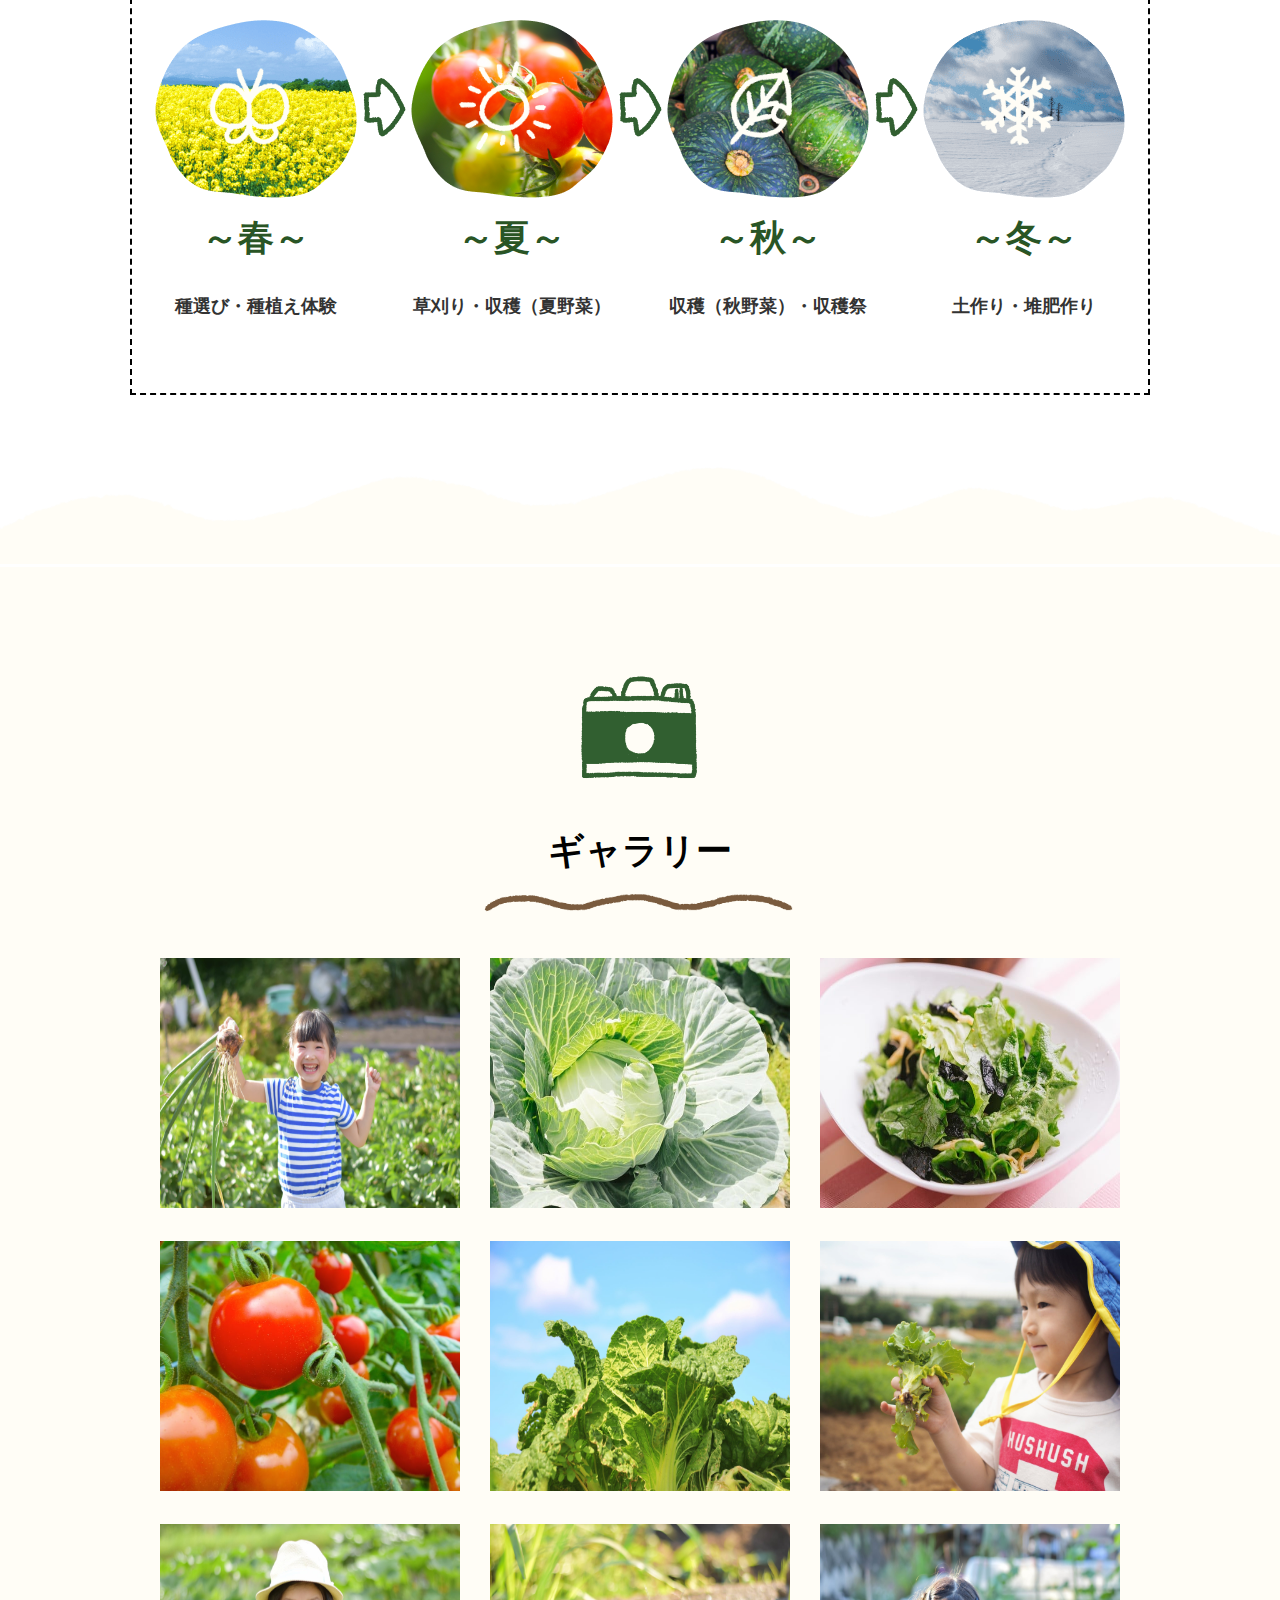
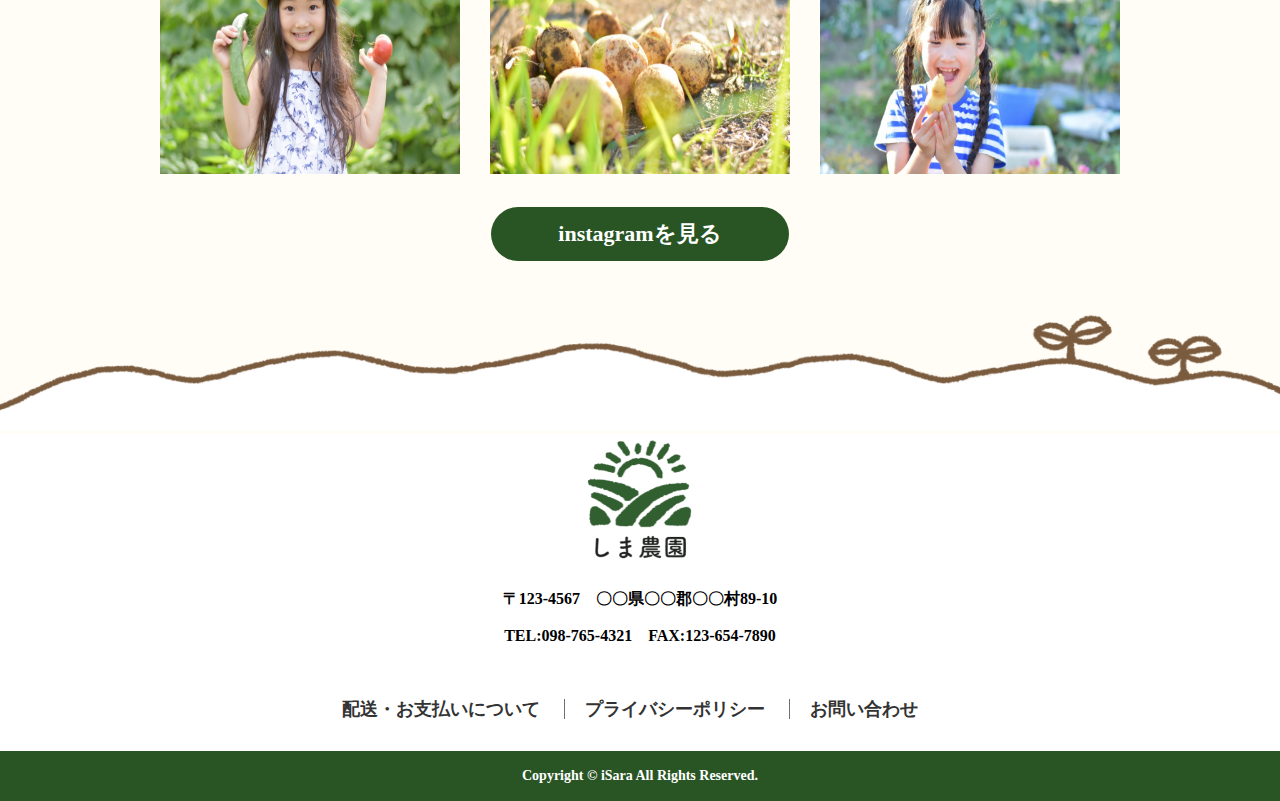
==== commit 6a2d8f85: "Update index.html" ====
--- a/index.html
+++ b/index.html
@@ -14,11 +14,11 @@
     <header>
         <nav class="container">
             <ul class="header-contents">
-                <li class="header-btn"><a class="list-a japanese" href="#">当園について</a>
+                <li class="header-btn"><a class="list-a japanese" href="about.html">当園について</a>
                 <a class="list-a english" href="#">ABOUT</a></li>
                 <li class="header-btn header-space"><a class="list-b japanese" href="#">お知らせ</a>
                 <a class="list-b english" href="#">NEWS</a></li>
-                <li><a href="#"><img class="header-logo" src="top-img/header-logo.png" alt="ロゴ"></a></li>
+                <li><a href="index.html"><img class="header-logo" src="top-img/header-logo.png" alt="ロゴ"></a></li>
                 <li class="header-btn"><a class="list-c japanese" href="#">品目・ストア</a>
                 <a class="list-c english" href="#">STORE</a></li>
                 <li class="header-btn"><a class="list-d japanese" href="#">お問い合わせ</a>
@@ -265,4 +265,3 @@
     </div><!--wrap-->
 </body>
 </html>
-
--- a/stylesheet.css
+++ b/stylesheet.css
@@ -374,6 +374,7 @@
     position: absolute;
     top: 55px;
     left: -25px;
+    width: 50px;
 }
 
 .season {
--- a/responsive.css
+++ b/responsive.css
@@ -1,10 +1,11 @@
 @media (min-width: 1080px) {
 
-    .br2 {
+.br2 {
         display: none;
-    }
-    
-    }
+}
+
+
+}
 
 @media (max-width: 1080px) {
 
@@ -18,12 +19,20 @@
     height: 70px;
 }
 
+.header-space {
+    margin: 0 16px;
+}
+
 .header-logo {
     width: 60px;
 }
 
 .header-btn {
     padding: 7px 12px;;
+}
+
+.top-img-commentA, .top-img-commentB, .top-img-commentC {
+    top: 25%;
 }
 
 .icon {
@@ -119,6 +128,13 @@
     width: 70px;
 }
 
+.icon-arrow1, .icon-arrow2, .icon-arrow3 {
+    width: 40px;
+    position: absolute;
+    top: 50px;
+    left: -20px;
+}
+
 .span1 {
     display: none;
 }
@@ -132,6 +148,10 @@
     display: none;
 }
 
+.header-responsive {
+    display: none;
+}
+
 }
 
 
@@ -139,6 +159,12 @@
 
 .br3 {
     display: none;
+}
+
+.container-responsive {
+    padding: 0 17px;
+    width: 97%;
+    margin: 0 auto;
 }
 
 .container {
@@ -160,6 +186,37 @@
     justify-content: flex-start;
     width: 50px;
 }
+.header-logo-responsive {
+    margin-top: 5px;
+    width: 60px;
+}
+
+.header-responsive {
+    display: flex;
+    justify-content: space-between;
+}
+
+.menu-wrap {
+    display: flex;
+    flex-direction: column;
+    font-size: 12px;
+    text-align: center;
+    font-weight: bold;
+    color: #295525;
+}
+
+.menu-icon {
+    display: block;
+    font-size: 50px;
+    padding: 2px 0;
+    z-index: 999;
+    color: #295525;
+}
+
+.fa {
+    font-weight: 900;
+}
+
 
 .icon {
     width: 80px;
@@ -261,9 +318,14 @@
     width: 100px;
 }
 
-.icon-arrow {
+.icon-arrow1, .icon-arrow2, .icon-arrow3 {
+    transform: rotate(90deg);
+    position: static;
+}
+
+.icon-arrow-wrap {
     text-align: center;
-    transform: rotate(90deg);
+    position: static;
 }
 
 .footer-icon {
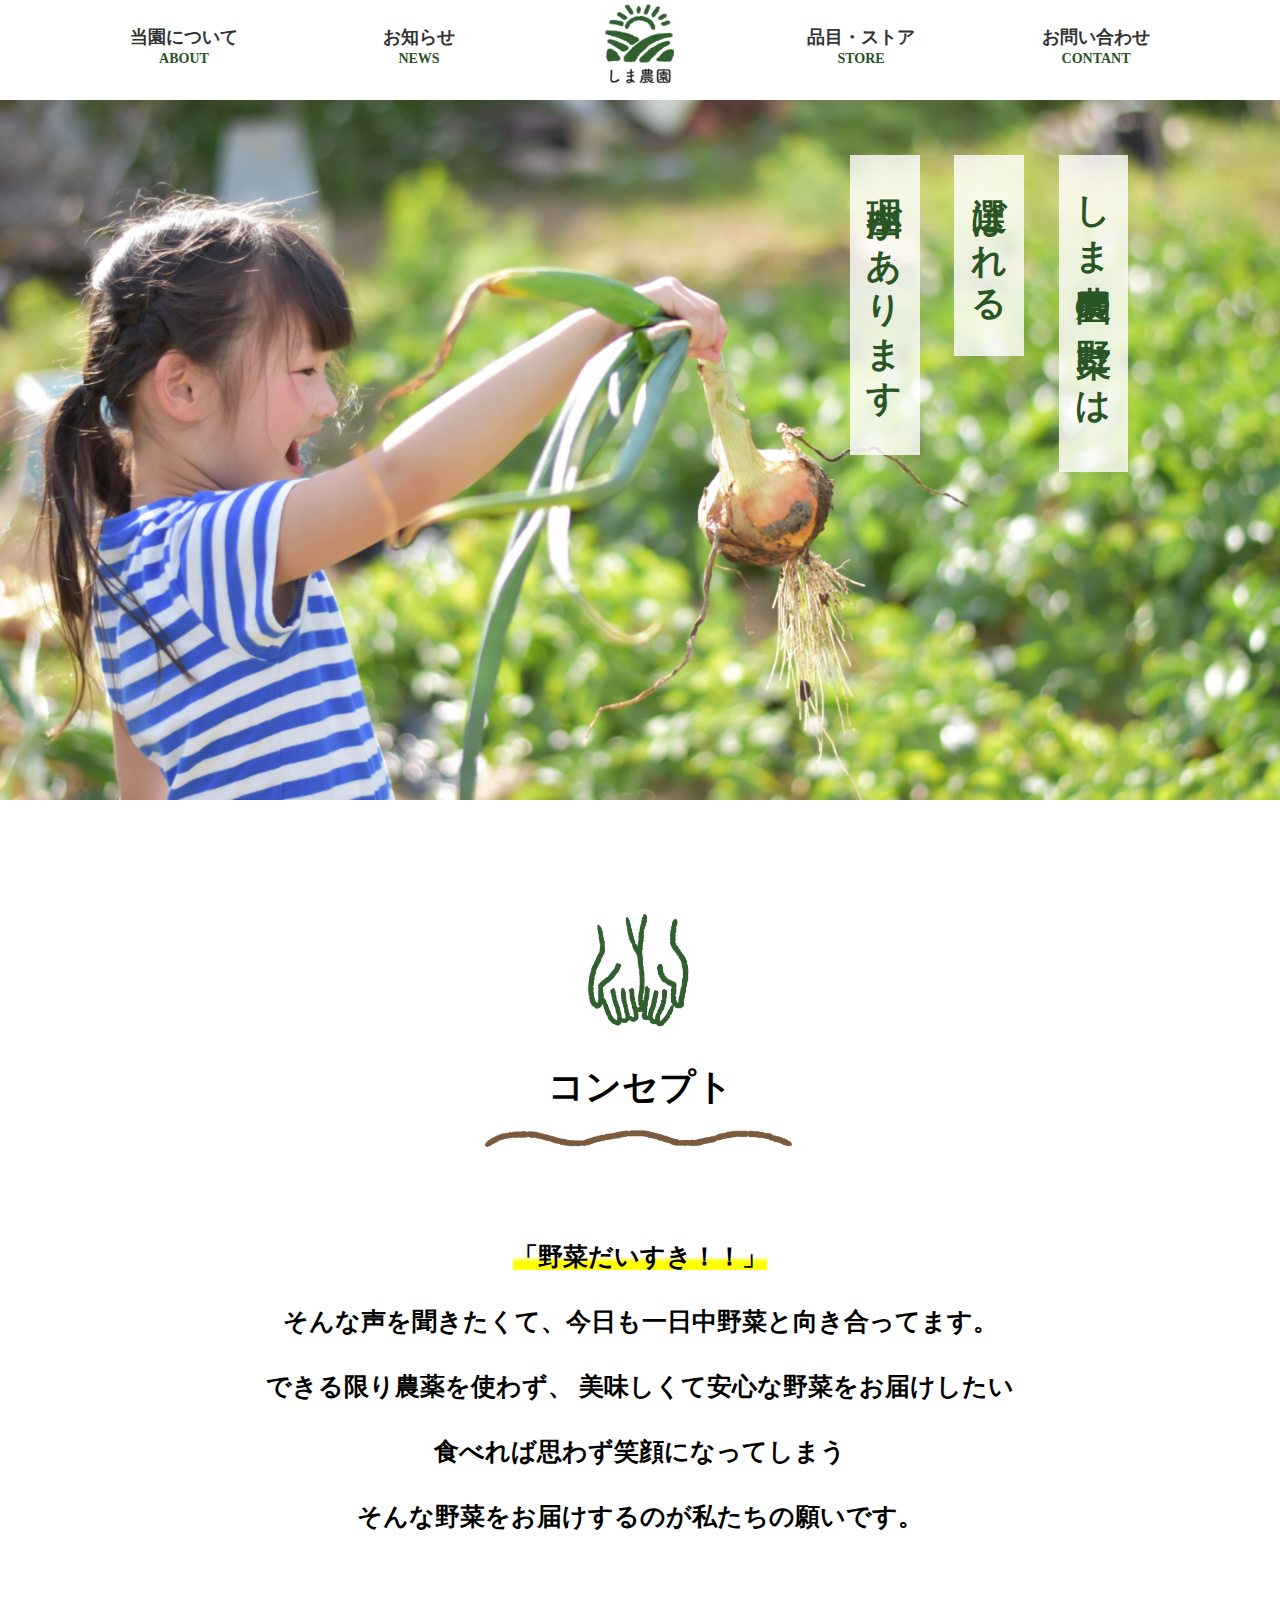
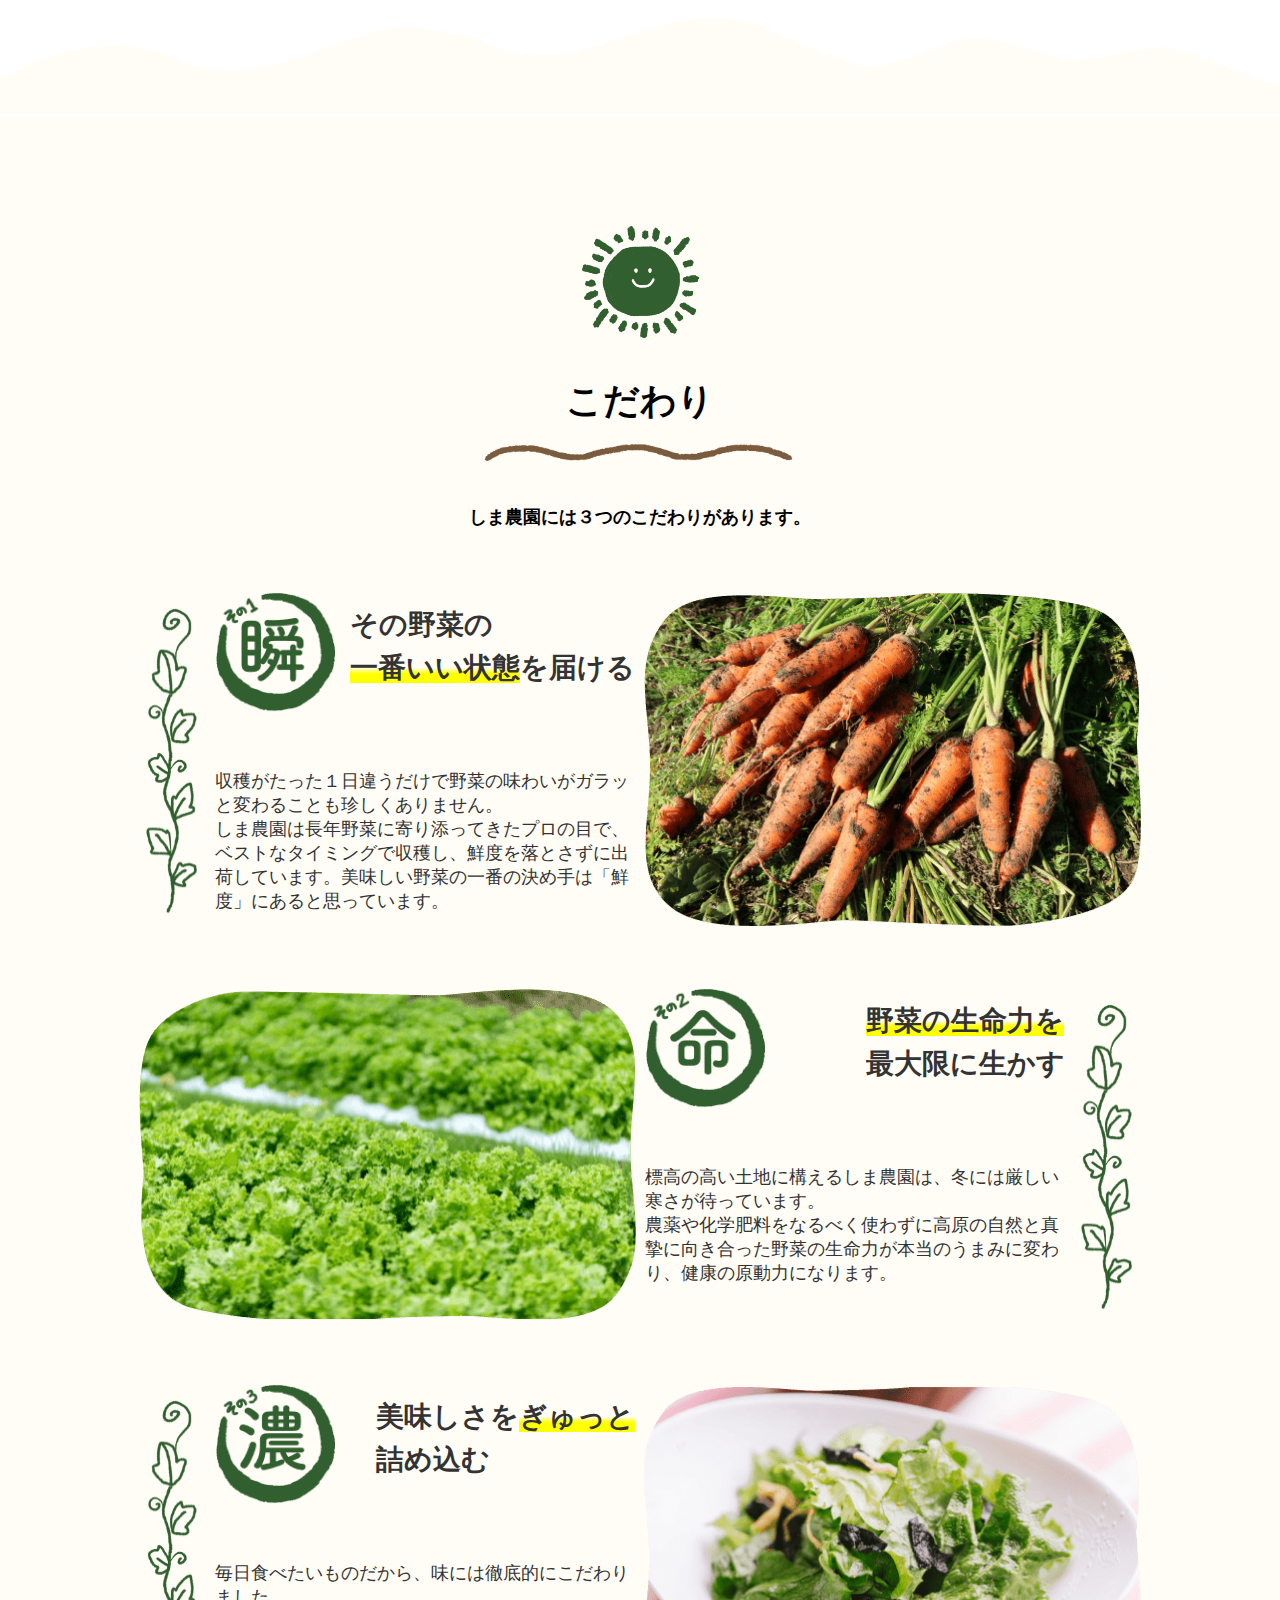
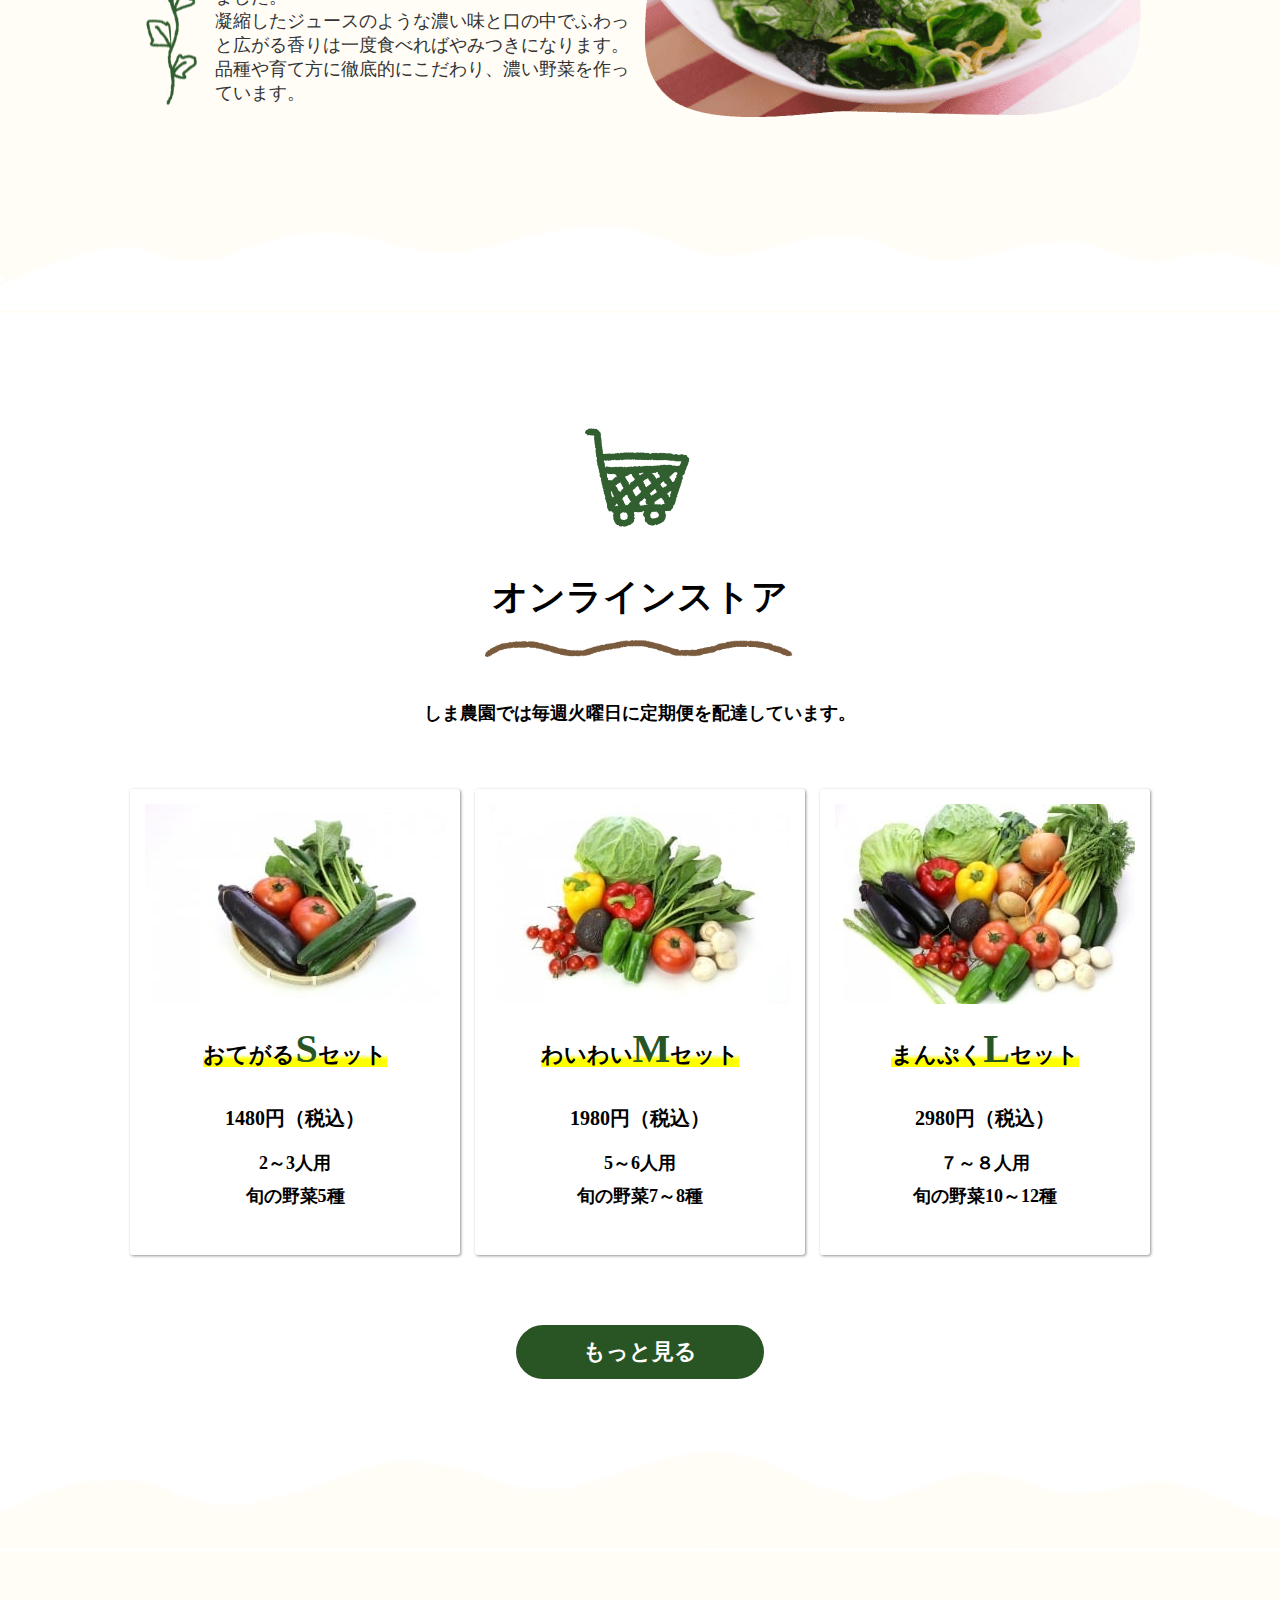
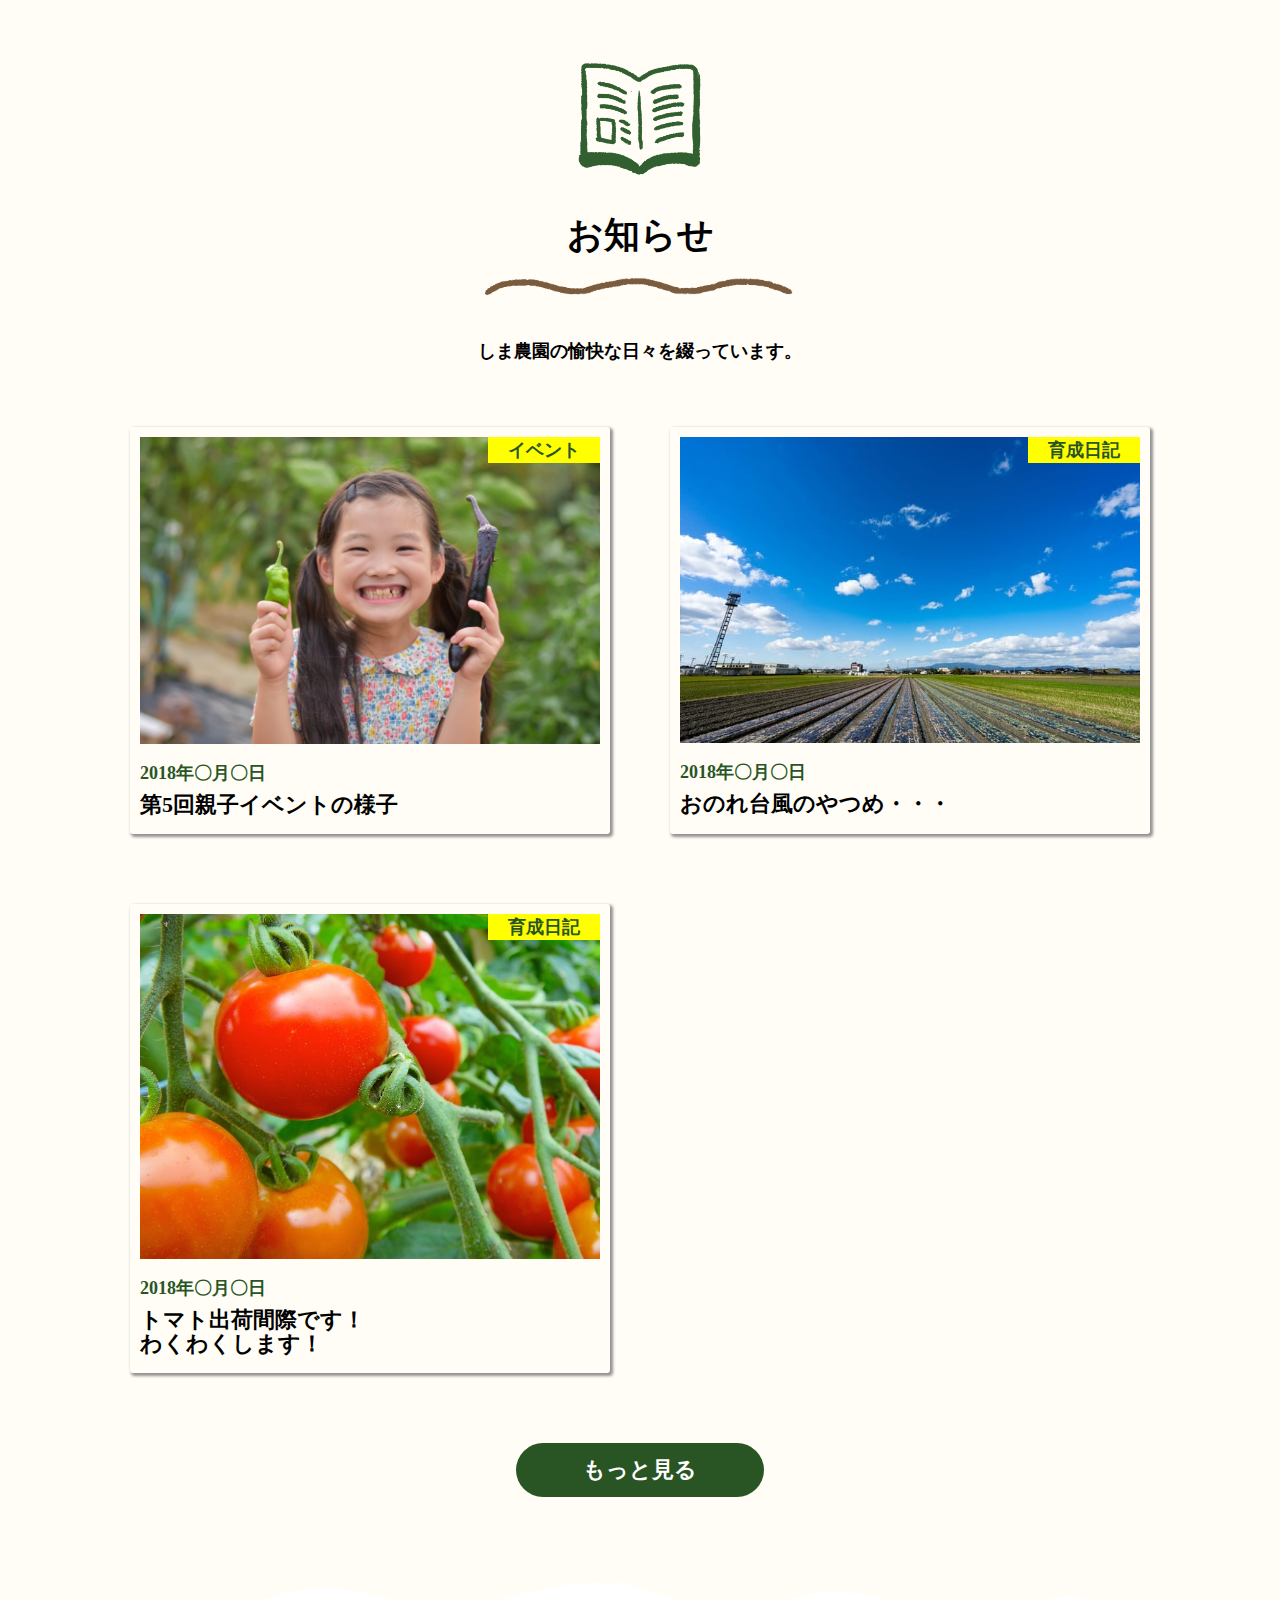
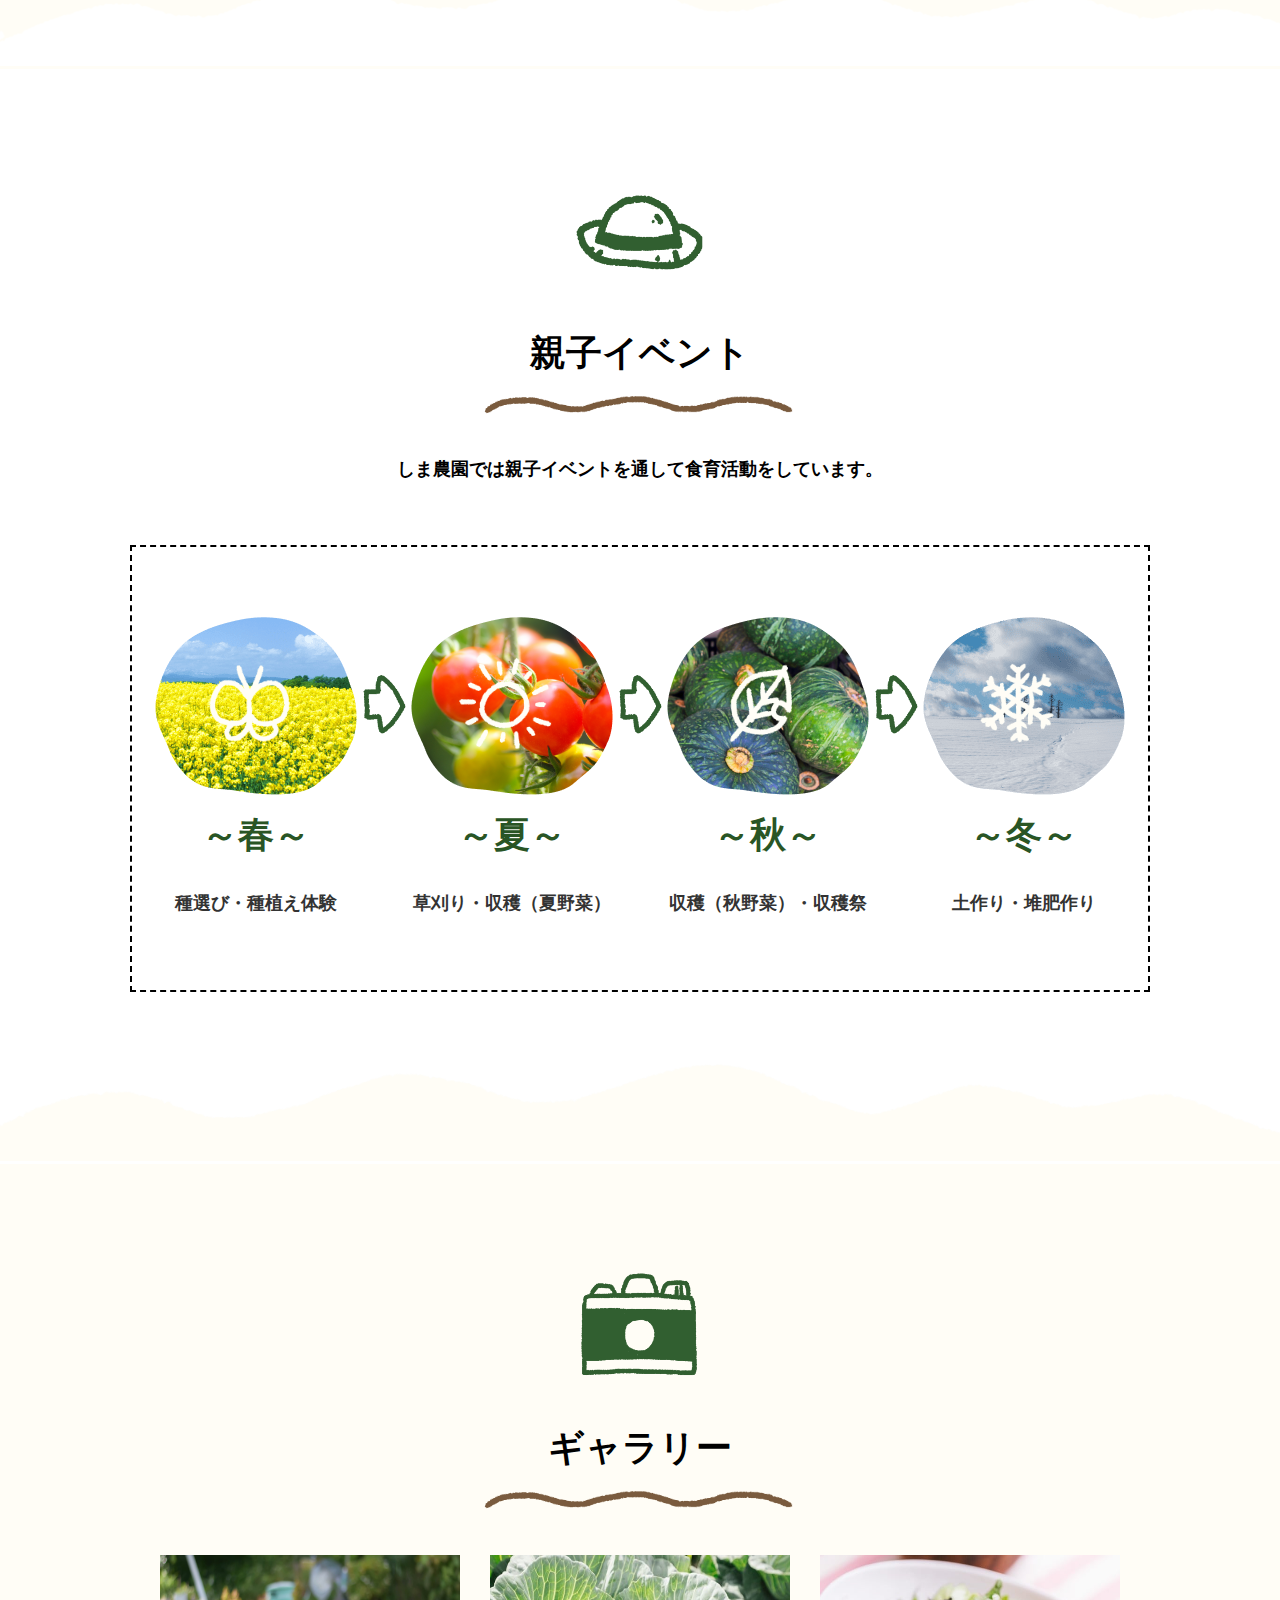
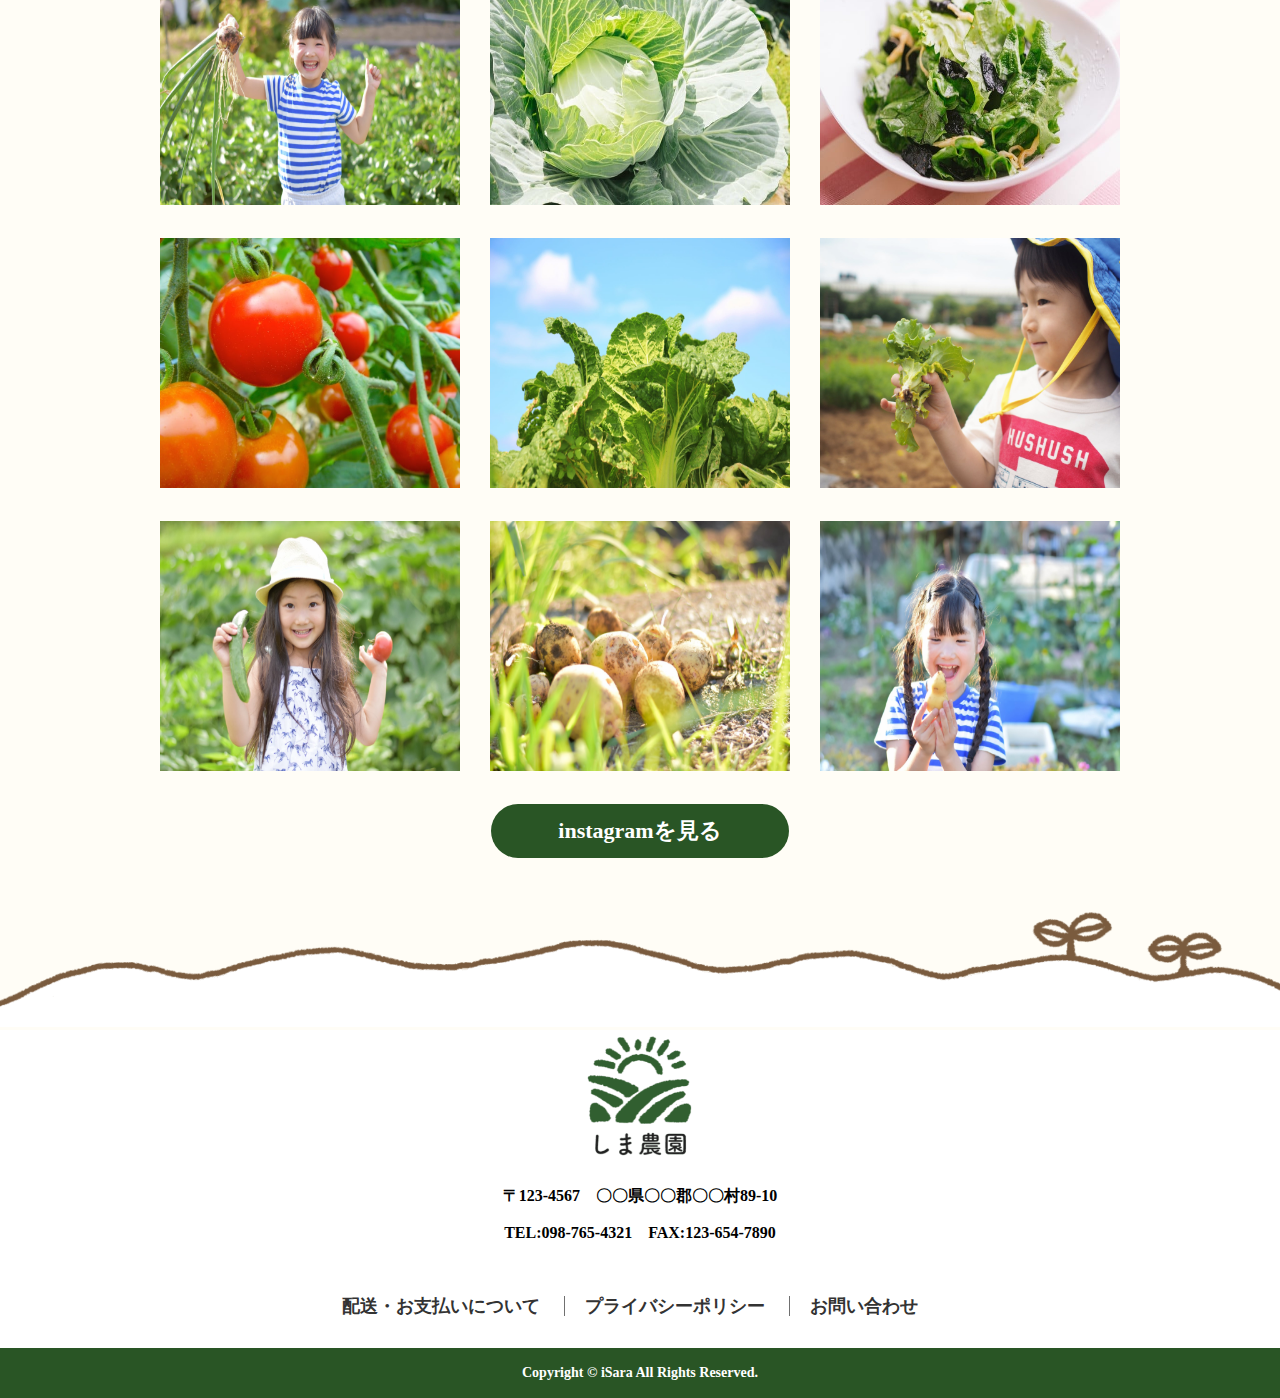
==== commit 49459fea: "Update index.html" ====
--- a/index.html
+++ b/index.html
@@ -4,25 +4,25 @@
     <meta charset="UTF-8">
     <meta name="viewport" content="width=device-width, initial-scale=1.0">
     <meta http-equiv="X-UA-Compatible" content="ie=edge">
-    <title>農園</title>
+    <title>しま農園</title>
     <link rel="stylesheet" href="stylesheet.css">
     <link rel="stylesheet" href="responsive.css">
     <link href="https://use.fontawesome.com/releases/v5.6.1/css/all.css" rel="stylesheet">
 </head>
 <body>
-    <div class="wrap">
+    <section class="wrap">
     <header>
         <nav class="container">
             <ul class="header-contents">
                 <li class="header-btn"><a class="list-a japanese" href="about.html">当園について</a>
-                <a class="list-a english" href="#">ABOUT</a></li>
-                <li class="header-btn header-space"><a class="list-b japanese" href="#">お知らせ</a>
-                <a class="list-b english" href="#">NEWS</a></li>
+                <a class="list-a english" href="about.html">ABOUT</a></li>
+                <li class="header-btn header-space"><a class="list-b japanese" href="news.html">お知らせ</a>
+                <a class="list-b english" href="news.html">NEWS</a></li>
                 <li><a href="index.html"><img class="header-logo" src="top-img/header-logo.png" alt="ロゴ"></a></li>
-                <li class="header-btn"><a class="list-c japanese" href="#">品目・ストア</a>
-                <a class="list-c english" href="#">STORE</a></li>
-                <li class="header-btn"><a class="list-d japanese" href="#">お問い合わせ</a>
-                <a class="list-d english" href="#">CONTANT</a></li>
+                <li class="header-btn"><a class="list-c japanese" href="store.html">品目・ストア</a>
+                <a class="list-c english" href="store.html">STORE</a></li>
+                <li class="header-btn"><a class="list-d japanese" href="contant.html">お問い合わせ</a>
+                <a class="list-d english" href="contant.html">CONTANT</a></li>
             </ul>
         </nav>
         <nav class="header-responsive container-responsive">
@@ -262,6 +262,6 @@
             <p class="Copyright">Copyright ©︎ iSara All Rights Reserved.</p>
         </article>
     </footer>
-    </div><!--wrap-->
+    </section><!--wrap-->
 </body>
 </html>
--- a/stylesheet.css
+++ b/stylesheet.css
@@ -68,6 +68,7 @@
     margin: 0 18px;
 }
 
+/*ボタンの背景効果（保留）
 .header-btn {
     padding: 10px 25px;
     color: white;
@@ -80,16 +81,12 @@
 .header-btn:hover {
     text-shadow:
       0 0 10px rgba(255,255,255, 1),
-      0 0 50px rgba(255, 255, 255, .8),
-      0 0 75px rgba(255, 255, 255, .6),
-      0 0 76px rgba(255, 255, 255, .6),
-      0 0 77px rgba(255, 255, 255, .6),
-      0 0 78px rgba(255, 255, 255, .6),
-      0 0 79px rgba(255, 255, 255, .6),
-      0 0 80px rgba(255, 255, 255, .6),
-      0 0 85px rgba(255, 255, 255, .6);
+      0 0 20px rgba(255,255,255, 7),
+      0 0 30px rgba(255, 255, 255, .8),
+      0 0 40px rgba(255, 255, 255, .6);
       background-color: #295525;
 }
+*/
 
 .top-wrap {
     position: relative;
@@ -484,15 +481,181 @@
 
 
 
-
-
-
-
-
-
-
-
-
+/*以下about.html*/
+
+.sub-top-img {
+    background-size: cover;
+    width: 100%;
+    height: 300px;
+    min-height: 270px;
+    object-fit: cover;
+}
+
+.sub-top-wrap {
+    position: relative;
+}
+
+.about-title {
+    position: absolute;
+    top: 165px;
+    left: 560px;
+    padding: 20px 25px;
+    background-color: rgba(255, 255, 255, 0.8);
+    font-size: 32px;
+    color: #295525;
+    font-weight: bold;
+}
+
+.about-main {
+    display: flex;
+    justify-content: space-around;
+    padding: 60px 0 30px;
+}
+
+.about-note-wrap {
+    flex-direction: column;
+}
+
+.about-note1, .about-note2, .about-note3 {
+    font-size: 22px;
+    font-weight: bold;
+    color: #707070;
+    line-height: 35px;
+    letter-spacing: 1px;
+    padding: 20px 0;
+}
+
+.company-information {
+    display: flex;
+    justify-content: space-around;
+    padding: 50px 0;
+}
+
+.company-topic-wrap, .company-note-wrap {
+    flex-direction: column;
+}
+
+.company-topic {
+    font-size: 24px;
+    font-weight: bold;
+    margin-bottom: 43px;
+}
+
+.company-note {
+    font-size: 20px;
+    margin-bottom: 47.5px;
+}
+
+
+/*以下news.html*/
+
+.news-title {
+    position: absolute;
+    top: 165px;
+    left: 590px;
+    padding: 20px 25px;
+    background-color: rgba(255, 255, 255, 0.8);
+    font-size: 32px;
+    color: #295525;
+    font-weight: bold;
+}
+
+.sub-comment-wrap {
+    text-align: center;
+    padding: 100px 0 ;
+}
+
+.sub-comment {
+    font-size: 26px;
+    font-weight: bold;
+    color: #333333;
+}
+
+.blog {
+    display: flex;
+    justify-content: space-between;
+    flex-wrap: wrap;
+}
+
+.blog-cotents {
+    box-shadow: 2px 2px 3px 1px #929292;
+    margin-bottom: 70px;
+    border-radius: 3px;
+    position: relative;
+}
+
+.blog-img-comment {
+    position: absolute;
+    top: 10px;
+    left: 358px;
+    color: #295525;
+    font-size: 18px;
+    font-weight: bold;
+    line-height: 16px;
+    padding: 5px 20px;
+    background-color: yellow;
+}
+
+.blog-img {
+    max-width: 100%;
+    width: 480px;
+    padding: 10px
+}
+
+.blog-date {
+    font-size: 18px;
+    font-weight: bold;
+    color: #295525;
+    line-height: 19px;
+    padding: 7px 0 10px 10px;
+}
+
+.blog-title {
+    font-size: 22px;
+    font-weight: bold;
+    line-height: 24px;
+    padding: 0 0 17px 10px;
+}
+
+/*以下store.html*/
+
+.store-title {
+    position: absolute;
+    top: 165px;
+    left: 555px;
+    padding: 20px 25px;
+    background-color: rgba(255, 255, 255, 0.8);
+    font-size: 32px;
+    color: #295525;
+    font-weight: bold;
+}
+
+
+
+
+/*以下contant.html*/
+
+.contant-title {
+    position: absolute;
+    top: 165px;
+    left: 555px;
+    padding: 20px 25px;
+    background-color: rgba(255, 255, 255, 0.8);
+    font-size: 32px;
+    color: #295525;
+    font-weight: bold;
+}
+
+
+
+
+
+
+
+
+
+
+/*以下リセットcss*/
 
 html, body, div, span, applet, object, iframe,
 h1, h2, h3, h4, h5, h6, p, blockquote, pre,
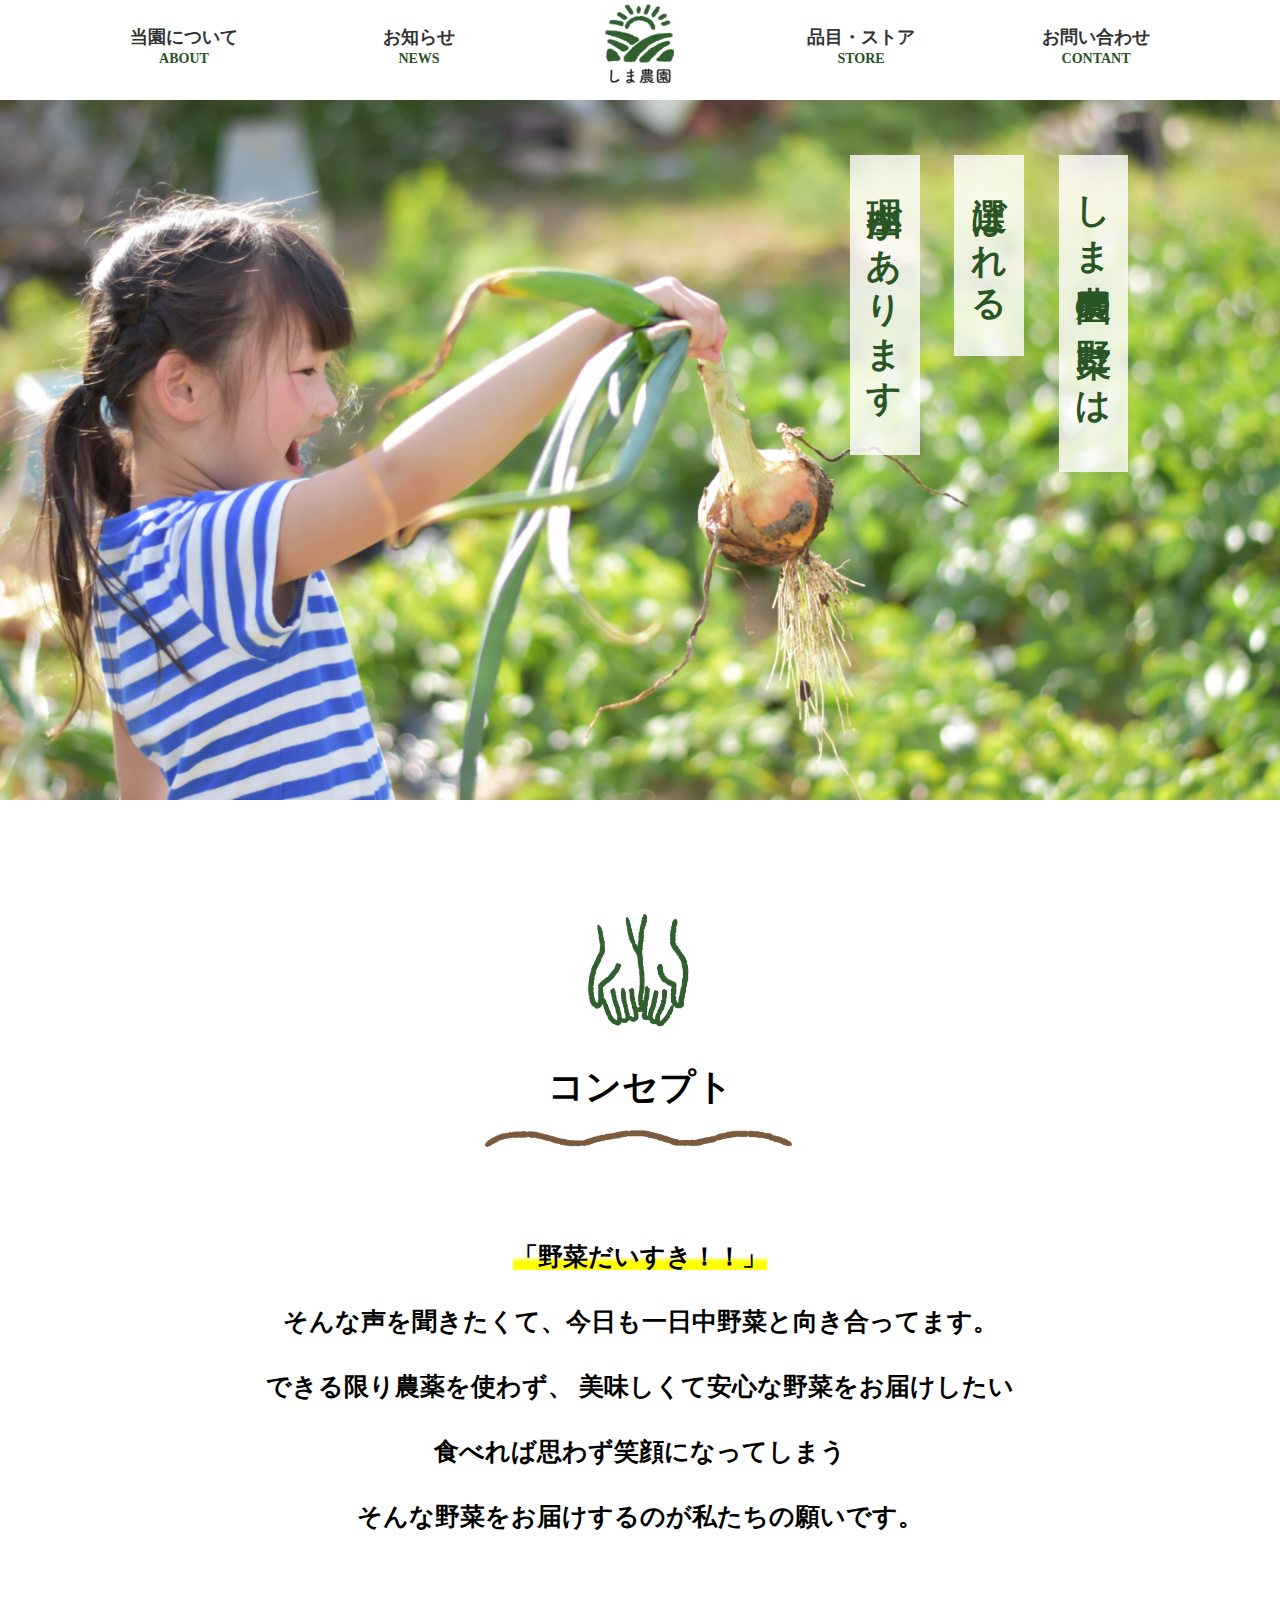
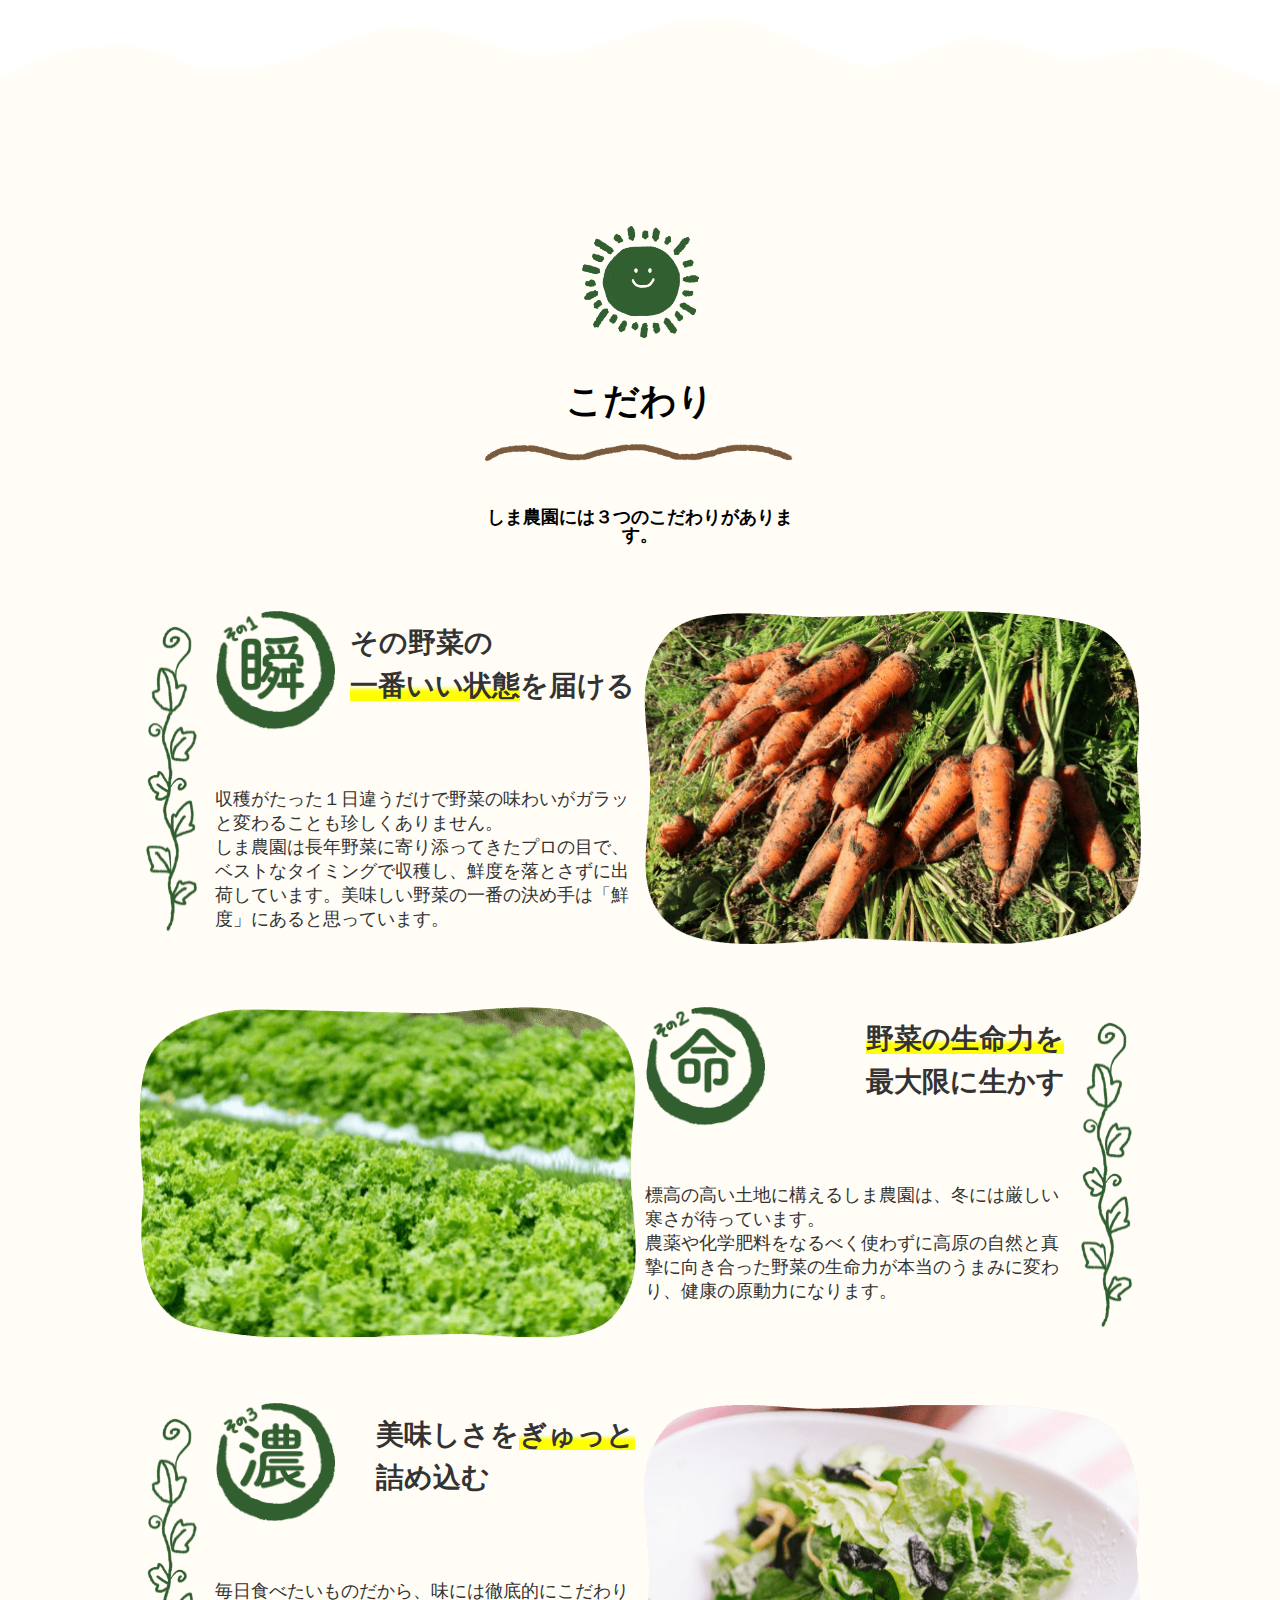
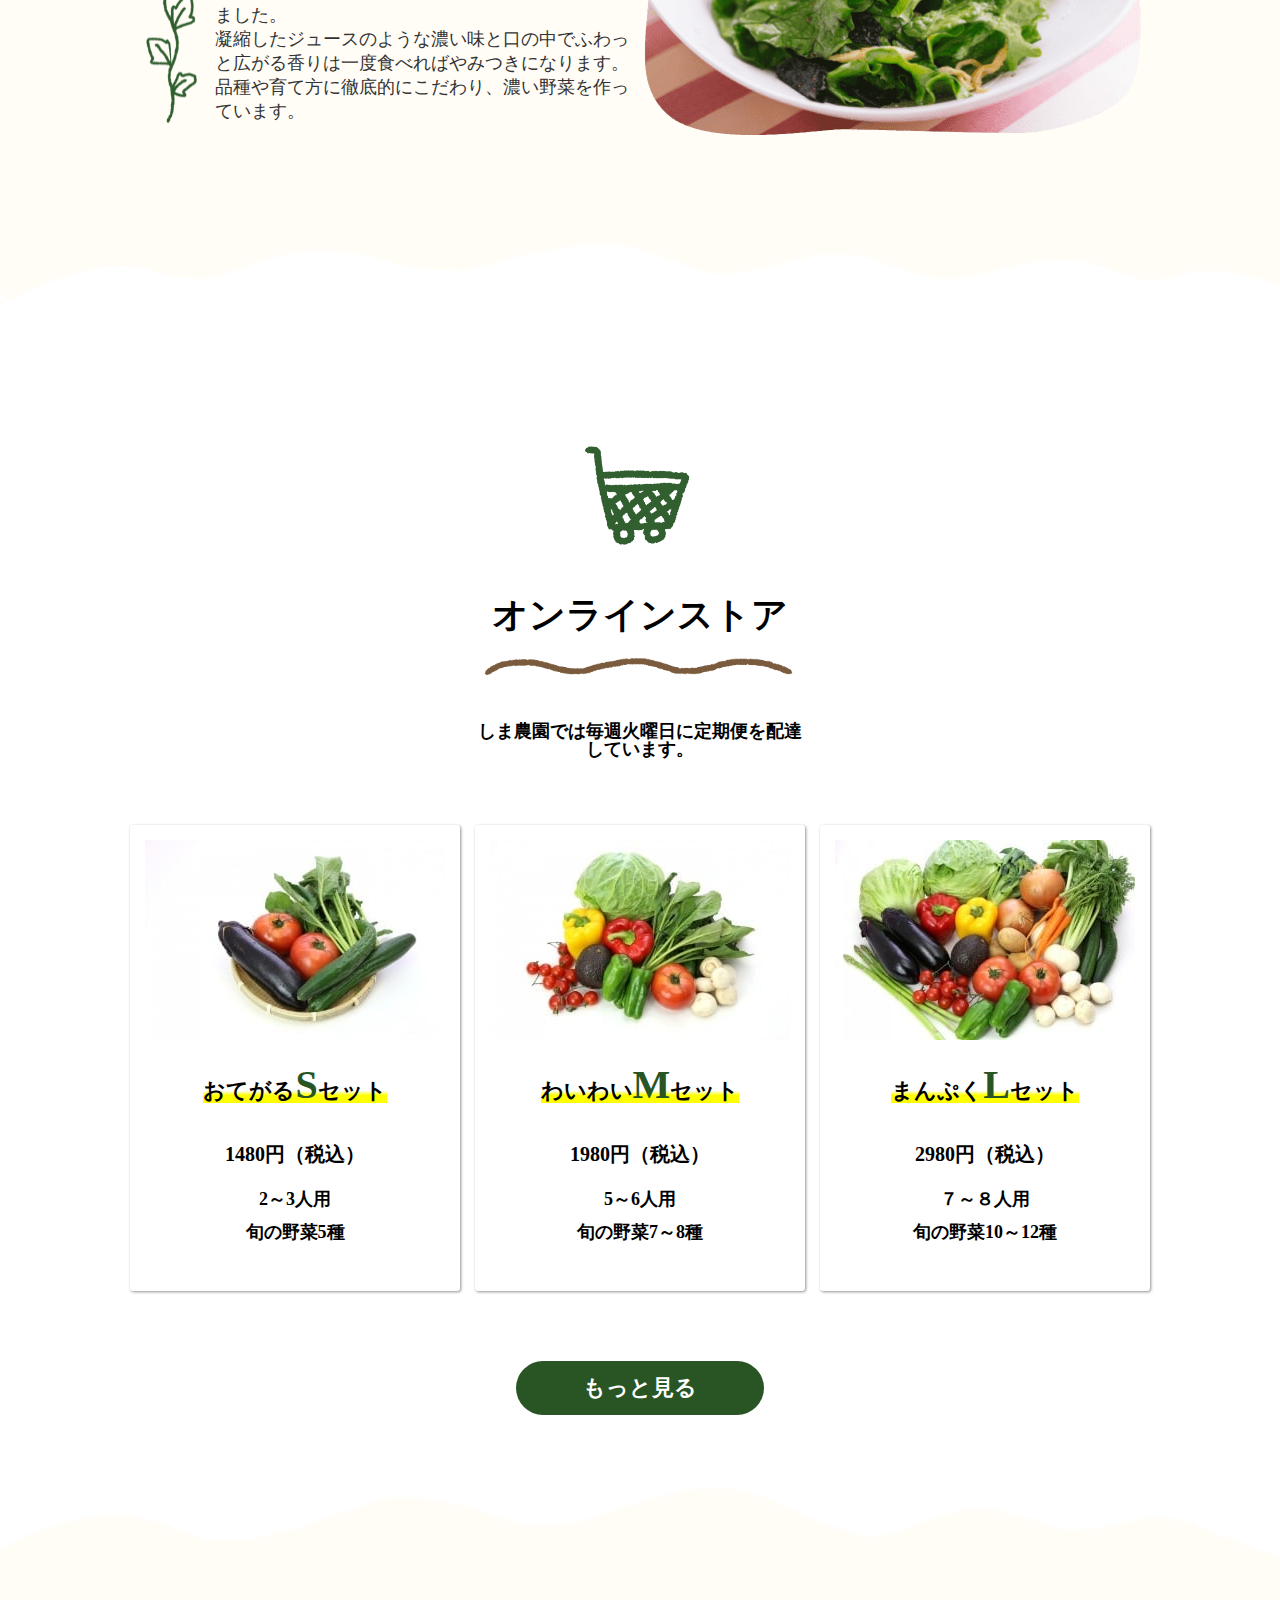
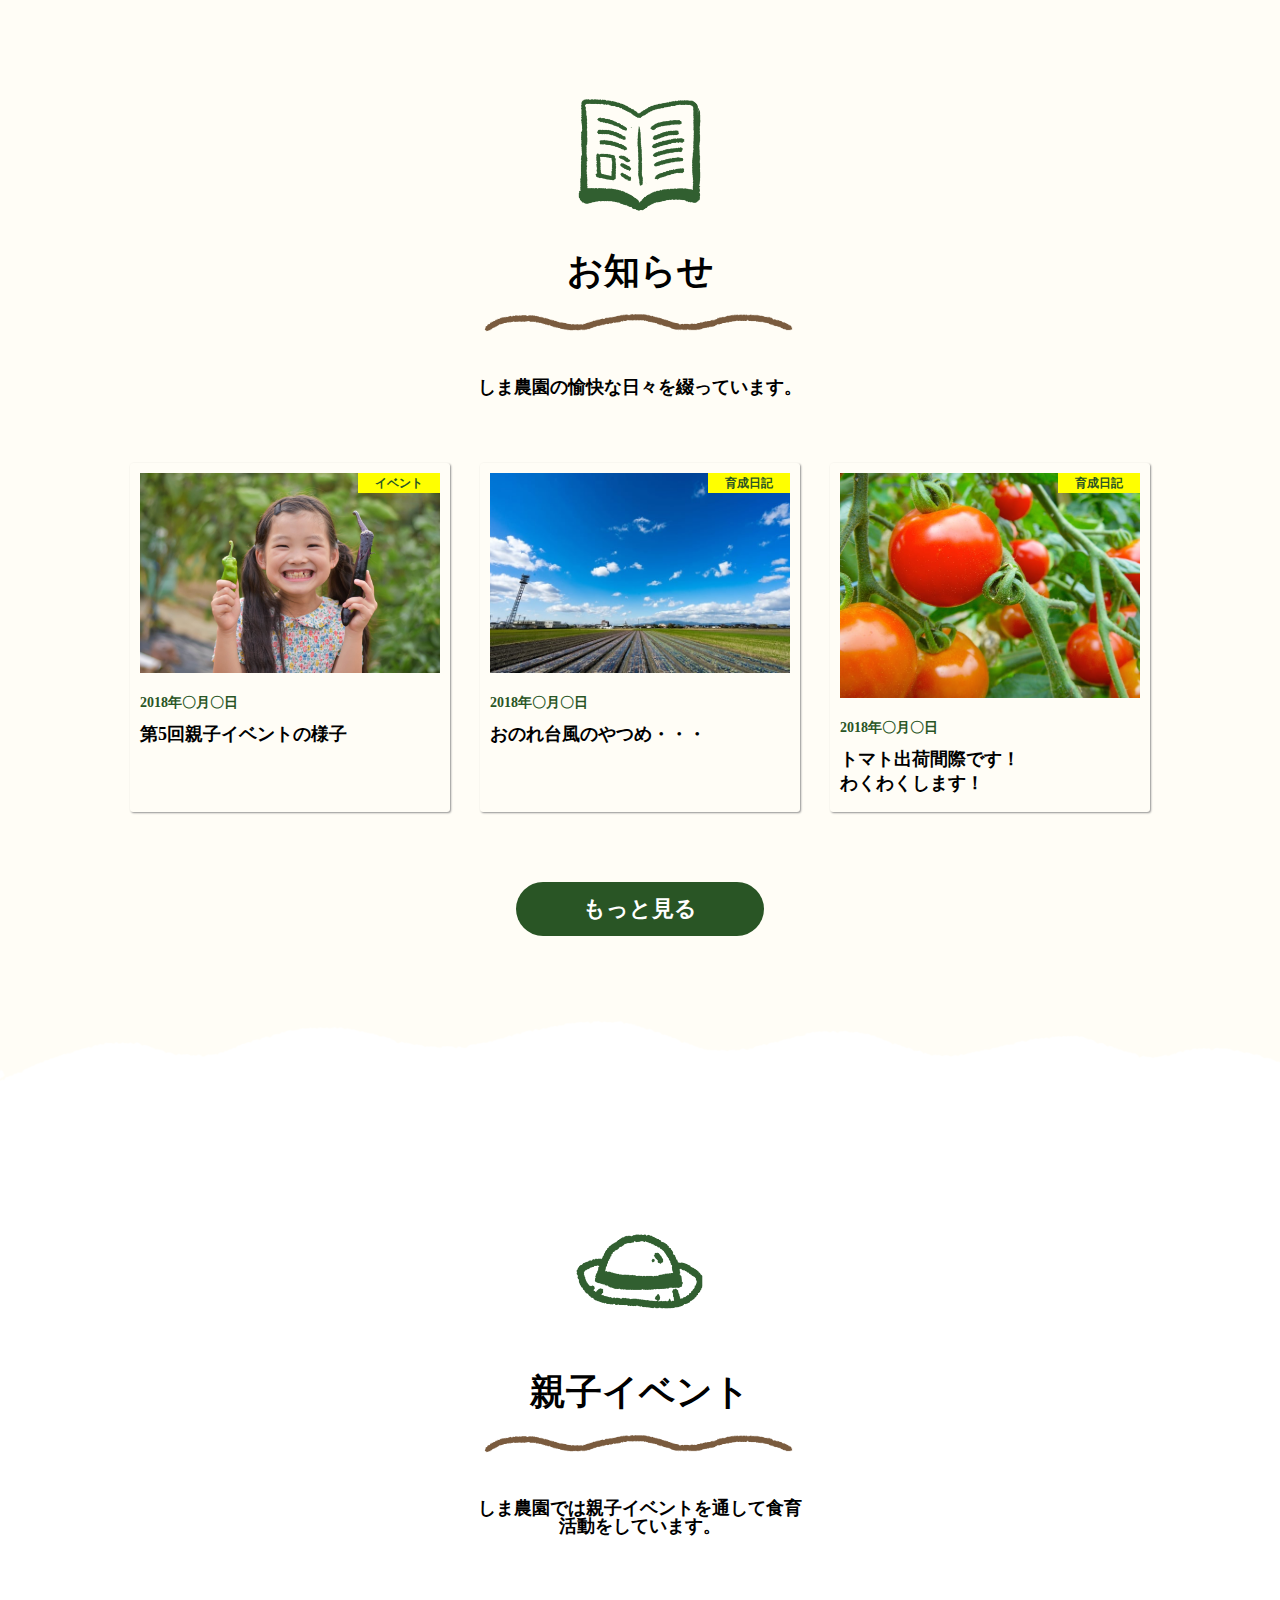
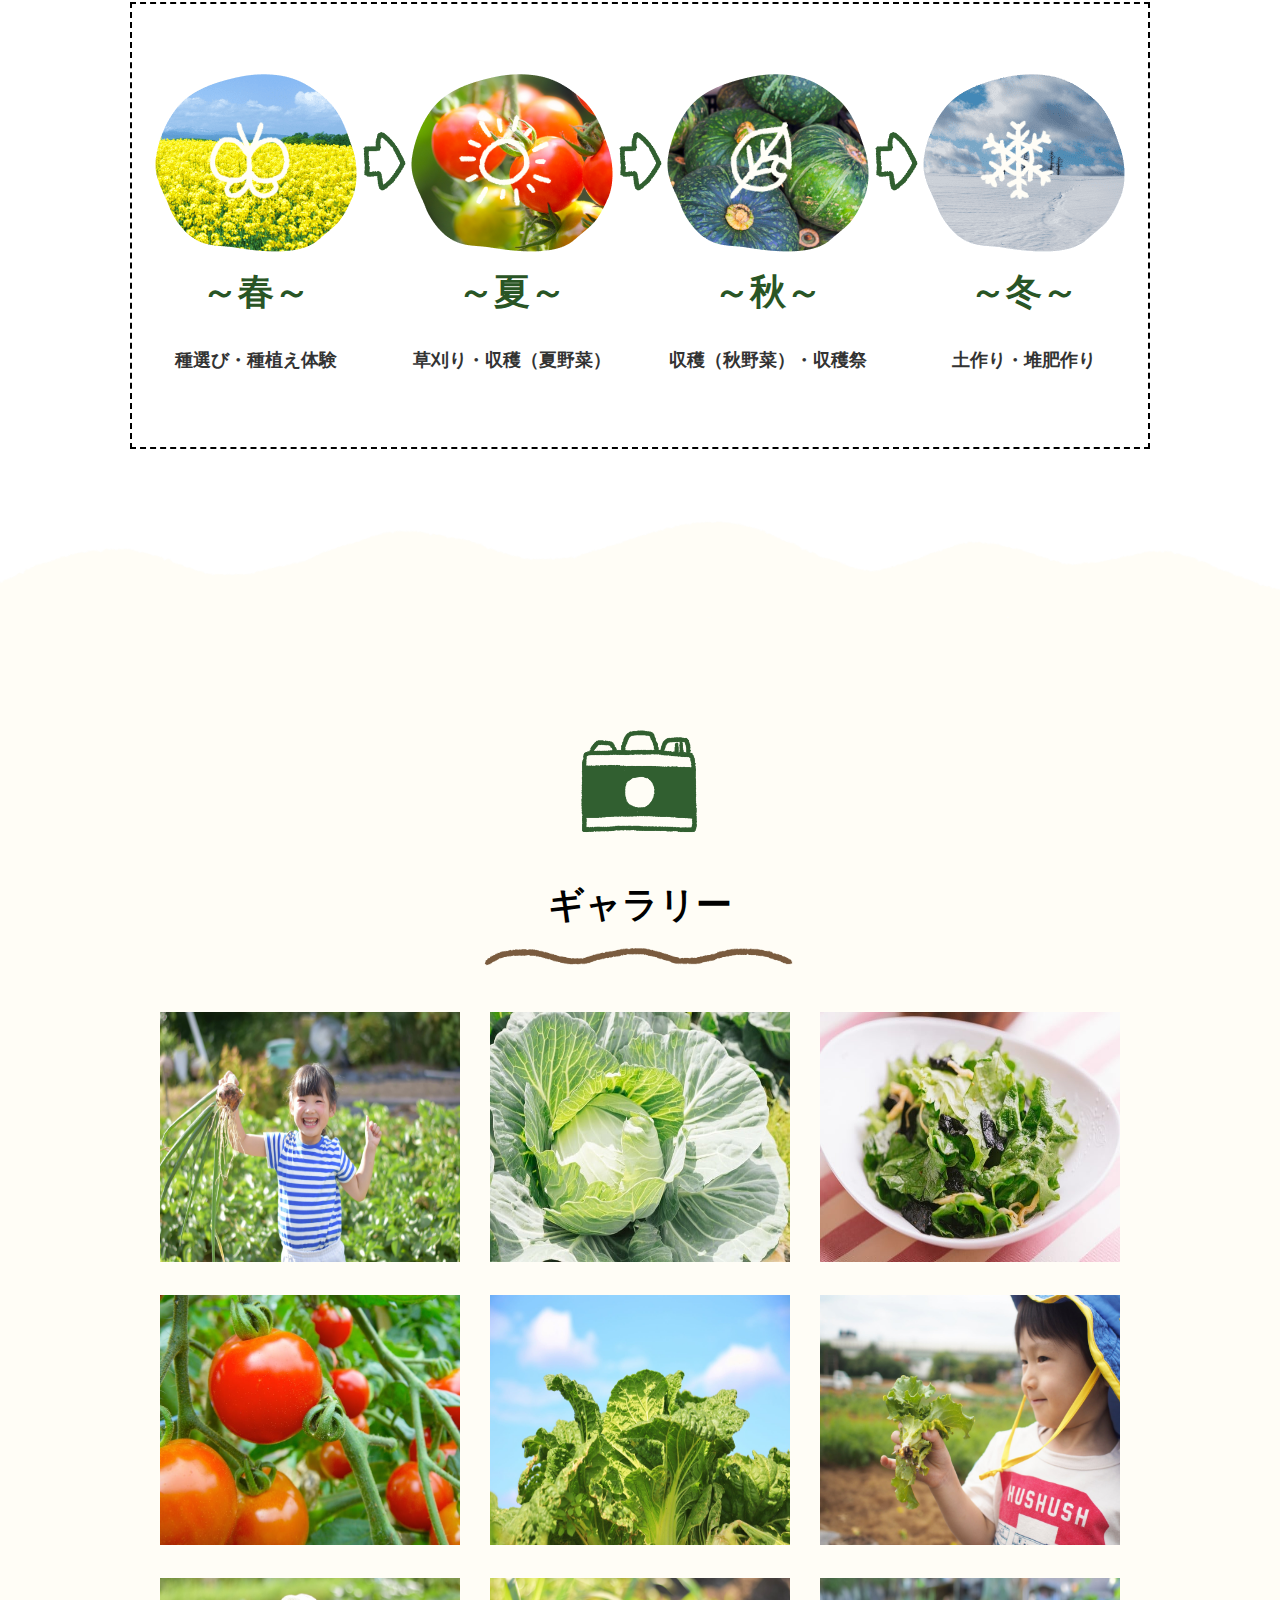
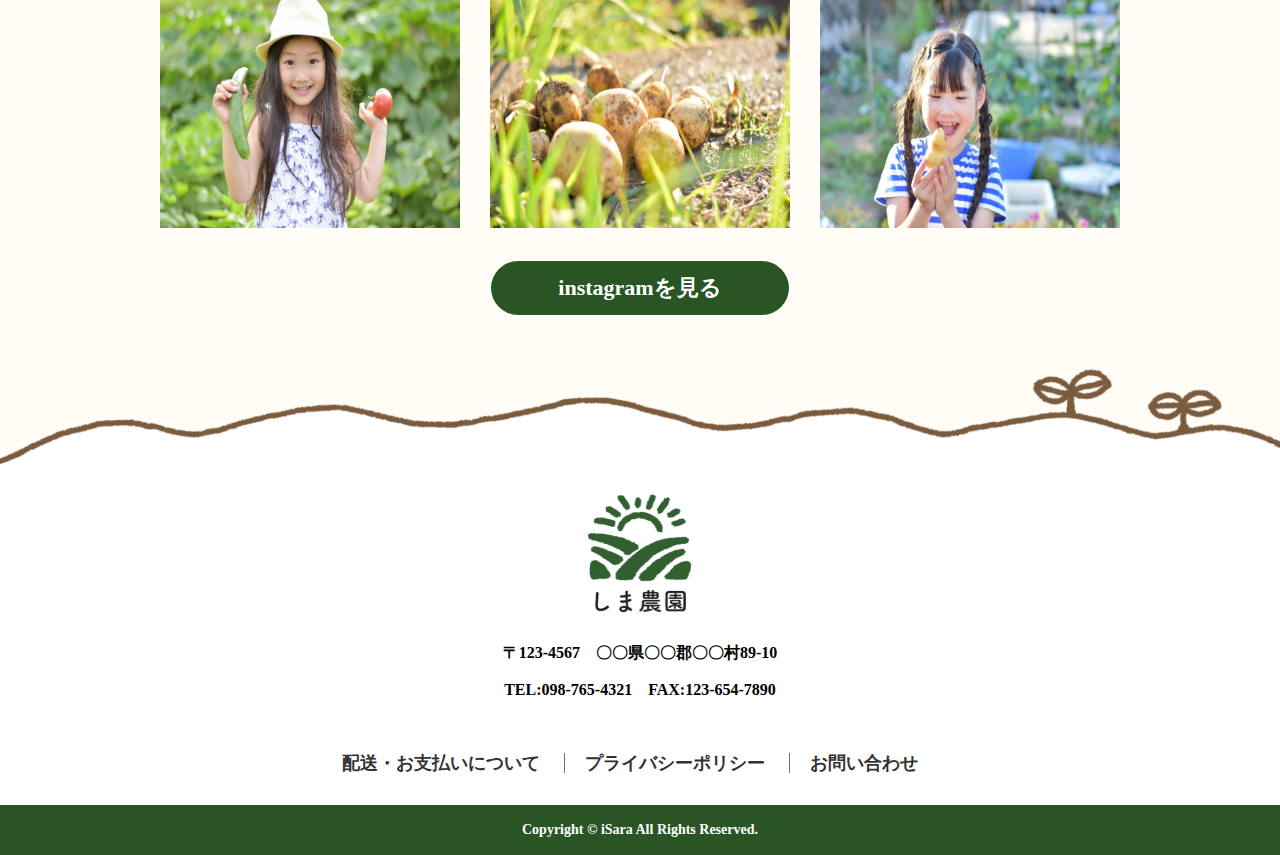
==== commit 54465a1c: "Update index.html" ====
--- a/index.html
+++ b/index.html
@@ -26,7 +26,7 @@
             </ul>
         </nav>
         <nav class="header-responsive container-responsive">
-            <a href="#"><img class="header-logo-responsive" src="top-img/header-logo.png" alt="ロゴ"></a>
+            <a href="index.html"><img class="header-logo-responsive" src="top-img/header-logo.png" alt="ロゴ"></a>
             <p class="menu-wrap"><span class="fa fa-bars menu-icon"></span>MENU</p>
         </nav>
     </header>
@@ -47,10 +47,10 @@
             食べれば思わず笑顔になってしまう<br>
             そんな野菜をお届けするのが<br class="br">私たちの願いです。</p>
     </section>
-    <article>
-        <p><img class="local-img" src="top-img/bridge2.png" alt="背景波線（上）"></p>
-    </article>
     <section class="background-color">
+        <article>
+            <p><img class="local-img-white" src="top-img/bridge2.png" alt="背景波線（上）"></p>
+        </article>
     <section class="icon-contents container">
         <p><img class="icon" src=" top-img/h-icon-2.png" alt="太陽"></p>
         <p class="icon-p">こだわり</p>
@@ -97,10 +97,10 @@
             <p><img class="mp1-img flex-img3" src="top-img/commit3.png" alt="サラダ"></p>
         </article><!--mp3-->
     </section><!--main-priary container-->
+    </section><!--background-color-->
     <article>
-        <p><img class="local-img" src="top-img/bridge.png" alt="背景波線（下）"></p>
+        <p><img class="local-img-color" src="top-img/bridge.png" alt="背景波線（下）"></p>
     </article>
-    </section><!--background-color-->
     <section class="online-store container">
         <article class="icon-contents">
         <p><img class="icon" src="top-img/h-icon-3.png" alt="カート"></p>
@@ -135,10 +135,10 @@
             <a class="btn" href="#">もっと見る</a>
         </article>
     </section><!--online-store-->
-    <article>
-        <p><img class="local-img" src="top-img/bridge2.png" alt="背景波線（上）"></p>
-    </article>
     <section class="background-color">
+        <article>
+            <p><img class="local-img-white" src="top-img/bridge2.png" alt="背景波線（上）"></p>
+        </article>
     <section class="icon-contents container">
         <p><img class="icon" src="top-img/h-icon-4.png" alt="本"></p>
         <p class="icon-p">お知らせ</p>
@@ -150,29 +150,28 @@
             <p><img class="blog-img" src="top-img/blog1.jpg" alt="親子イベント"></p>
             <p class="blog-img-comment">イベント</p>
             <p class="blog-date">2018年〇月〇日</p>
-            <p class="blog-title">第5回親子イベントの様子</p>
+            <p class="blog-title-wrap"><a class="blog-title" href="single-event5.html">第5回親子イベントの様子</a></p>
         </article>
         <article class="blog-cotents">
             <p><img class="blog-img" src="top-img/blog2.jpg" alt="親子イベント"></p>
             <p class="blog-img-comment">育成日記</p>
             <p class="blog-date">2018年〇月〇日</p>
-            <p class="blog-title">おのれ台風のやつめ・・・</p>
+            <p class="blog-title-wrap"><a class="blog-title" href="single-diary.html">おのれ台風のやつめ・・・</a></p>
         </article>
         <article class="blog-cotents">
             <p><img class="blog-img" src="top-img/blog3.jpg" alt="親子イベント"></p>
             <p class="blog-img-comment">育成日記</p>
             <p class="blog-date">2018年〇月〇日</p>
-            <p class="blog-title">トマト出荷間際です！<br>
-                わくわくします！</p>
+            <p class="blog-title-wrap"><a class="blog-title" href="single-diary.html">トマト出荷間際です！<br>わくわくします！</a></p>
         </article>
     </section>
     <article class="btn-wrapper">
         <a class="btn" href="#">もっと見る</a>
     </article>
+    </section><!--background-color-->
     <article>
-        <p><img class="local-img" src="top-img/bridge.png" alt="背景波線（下）"></p>
+        <p><img class="local-img-color" src="top-img/bridge.png" alt="背景波線（下）"></p>
     </article>
-    </section><!--background-color-->
     <section>
         <article class="icon-contents">
             <p><img class="icon" src="top-img/h-icon-5.png" alt="帽子"></p>
@@ -218,10 +217,10 @@
             </article>
         </article><!--envent-img-->
     </section><!--event container-->
-    <article>
-        <p><img class="local-img" src="top-img/bridge2.png" alt="背景波線（上）"></p>
-    </article>
     <section class="background-color">
+        <article>
+            <p><img class="local-img-white" src="top-img/bridge2.png" alt="背景波線（上）"></p>
+        </article>
         <section class="icon-contents container">
             <p><img class="icon" src="top-img/h-icon-6.png" alt="カメラ"></p>
             <p class="icon-p">ギャラリー</p>
@@ -241,11 +240,9 @@
         <article class="btn-wrapper">
             <a class="btn" href="#">instagramを見る</a>
         </article>
-        <article>
-            <p><img  class="local-img" src="top-img/footer-bg.png" alt="フッター上部"></p>
-        </article>
     </section><!--background-color-->
     <footer>
+        <p><img  class="local-img-color" src="top-img/footer-bg.png" alt="フッター上部"></p>
         <article class="container">
             <article class="footer-main">
                 <p><img class="footer-icon" src="top-img/header-logo.png" alt="農園"></p>
--- a/stylesheet.css
+++ b/stylesheet.css
@@ -173,15 +173,25 @@
     background: linear-gradient(transparent 50%, yellow 70%);
 }
 
-.local-img {
+.local-img-color {
     max-width: 100%;
     height: auto;
+    background-color: #FFFDF6;
+}
+
+.local-img-white {
+    max-width: 100%;
+    height: auto;
+    background-color: #FFFfff;
 }
 
 .icon-border-p {
     padding-bottom: 67px;
     font-size: 18px;
     font-weight: bold;
+    width: 340px;
+    max-width: 100%;
+    margin: 0 auto;
 }
 
 .mp1-img {
@@ -280,6 +290,7 @@
     box-shadow: 1px 1px 3px #929292;
     margin-bottom: 70px;
     border-radius: 3px;
+    background-color: #ffffff;
 }
 
 .btn-wrapper {
@@ -349,11 +360,15 @@
     padding: 7px 0 10px 10px;
 }
 
+.blog-title-wrap {
+    padding: 0 0 17px 10px;
+}
+
 .blog-title {
+    color: #000000;
     font-size: 18px;
     font-weight: bold;
     line-height: 24px;
-    padding: 0 0 17px 10px;
 }
 
 .event-wrap {
@@ -498,10 +513,10 @@
 .about-title {
     position: absolute;
     top: 165px;
-    left: 560px;
+    left: 39.5%;
     padding: 20px 25px;
     background-color: rgba(255, 255, 255, 0.8);
-    font-size: 32px;
+    font-size: 2.8vw;
     color: #295525;
     font-weight: bold;
 }
@@ -552,10 +567,10 @@
 .news-title {
     position: absolute;
     top: 165px;
-    left: 590px;
+    left: 42%;
     padding: 20px 25px;
     background-color: rgba(255, 255, 255, 0.8);
-    font-size: 32px;
+    font-size: 2.8vw;
     color: #295525;
     font-weight: bold;
 }
@@ -571,20 +586,20 @@
     color: #333333;
 }
 
-.blog {
+.blog2 {
     display: flex;
     justify-content: space-between;
     flex-wrap: wrap;
 }
 
-.blog-cotents {
+.blog-cotents2 {
     box-shadow: 2px 2px 3px 1px #929292;
     margin-bottom: 70px;
     border-radius: 3px;
     position: relative;
 }
 
-.blog-img-comment {
+.blog-img-comment2 {
     position: absolute;
     top: 10px;
     left: 358px;
@@ -596,13 +611,13 @@
     background-color: yellow;
 }
 
-.blog-img {
+.blog-img2 {
     max-width: 100%;
     width: 480px;
     padding: 10px
 }
 
-.blog-date {
+.blog-date2 {
     font-size: 18px;
     font-weight: bold;
     color: #295525;
@@ -610,7 +625,7 @@
     padding: 7px 0 10px 10px;
 }
 
-.blog-title {
+.blog-title2 {
     font-size: 22px;
     font-weight: bold;
     line-height: 24px;
@@ -622,13 +637,39 @@
 .store-title {
     position: absolute;
     top: 165px;
-    left: 555px;
+    left: 39.5%;
     padding: 20px 25px;
     background-color: rgba(255, 255, 255, 0.8);
-    font-size: 32px;
-    color: #295525;
-    font-weight: bold;
-}
+    font-size: 2.8vw;
+    color: #295525;
+    font-weight: bold;
+}
+
+.product-wrap {
+    display: flex;
+    justify-content: space-between;
+    flex-wrap: wrap;
+    text-align: center;
+}
+
+.product-img {
+    padding: 20px;
+}
+
+.product-name {
+    font-size: 22px;
+    line-height: 30px;
+    font-weight: 600;
+    padding-bottom: 20px;
+}
+
+.product-list {
+    box-shadow: 1px 1px 3px #929292;
+    margin-bottom: 50px;
+    border-radius: 3px;
+    background-color: #ffffff;
+}
+
 
 
 
@@ -638,16 +679,98 @@
 .contant-title {
     position: absolute;
     top: 165px;
-    left: 555px;
+    left: 39.2%;
     padding: 20px 25px;
     background-color: rgba(255, 255, 255, 0.8);
-    font-size: 32px;
-    color: #295525;
-    font-weight: bold;
-}
-
-
-
+    font-size: 2.8vw;
+    color: #295525;
+    font-weight: bold;
+}
+
+.contant-wrap {
+    margin-bottom: 70px;
+    margin: 0 auto;
+    width: 500px;
+    max-width: 100%;
+}
+
+.contant {
+    padding-bottom: 40px;
+    font-size: 28px;
+    margin-bottom: 20px;
+    letter-spacing: 3px;
+}
+
+.input {
+    width: 100%;
+    height: 30px;
+    border: 1px solid #333333;
+}
+
+.contant-list {
+    margin-bottom: 10px;
+}
+
+.writing {
+    width: 100%;
+    border: 1px solid #333333;
+}
+
+.input-list-wrap {
+    display: flex;
+    flex-direction: column;
+    margin-bottom: 10px;
+
+}
+
+.input-list {
+    display: flex;
+    padding: 5px 0 5px 25px;
+    font-size: 20px;
+    line-height: 25px;
+}
+
+.input-radio {
+    margin-right: 15px;
+}
+
+/*以下single-event*/
+
+.post-title {
+    font-size: 40px;
+    margin-top: 200px;
+}
+
+.post-dc-wrap {
+    display: flex;
+    justify-content: flex-start;
+    margin-top: 15px;
+    margin-bottom: 30px;
+    font-weight: bold;
+}
+
+.post-date {
+    font-size: 20px;
+    margin-right: 20px;
+    color: #295525;
+}
+
+.post-category {
+    background-color: yellow;
+    padding: 3px 10px;
+}
+
+.post-img {
+    width: 600px;
+    height: 400px;
+    margin-bottom: 90px;
+}
+
+.post-note {
+    font-size: 20px;
+    letter-spacing: 1px;
+    line-height: 30px;
+}
 
 
 
@@ -701,3 +824,4 @@
 	border-spacing: 0;
 }
 
+
--- a/responsive.css
+++ b/responsive.css
@@ -139,6 +139,23 @@
     display: none;
 }
 
+/*以下about*/
+
+.about-main {
+    flex-direction: column;
+    text-align: center;
+}
+
+/*以下news*/
+
+.blog2 {
+    flex-direction: column;
+}
+
+.blog-responsive-container {
+    width: 500px;
+    max-width: 100%;
+}
 
 }
 
@@ -170,6 +187,7 @@
 .container {
     padding: 0 17px;
     width: 340px;
+    max-width: 100%;
     margin: 0 auto;
 }
 
@@ -351,6 +369,53 @@
     font-size: 13px;
 }
 
+/*以下about*/
+
+.about-note1, .about-note2, .about-note3 {
+    font-size: 18px;
+    line-height: 32px;
+    padding: 15px 0;
+}
+
+.company-side-img {
+    display: none;
+}
+
+.company-information {
+    justify-content: space-between;
+}
+
+.company-topic {
+    font-size: 23px;
+}
+
+.company-note {
+    font-size: 19px;
+    display: flex;
+    justify-content: flex-end;
+}
+
+/*以下news*/
+
+.sub-comment {
+    font-size: 24px;
+}
+
+.blog-responsive-hide {
+    display: none;
+}
+
+.blog-date2 {
+    font-size: 16px;
+}
+
+.blog-title2 {
+    font-size: 20px;
+}
+
+.blog-img-comment2 {
+    left: 184px;
+}
 
 }
 
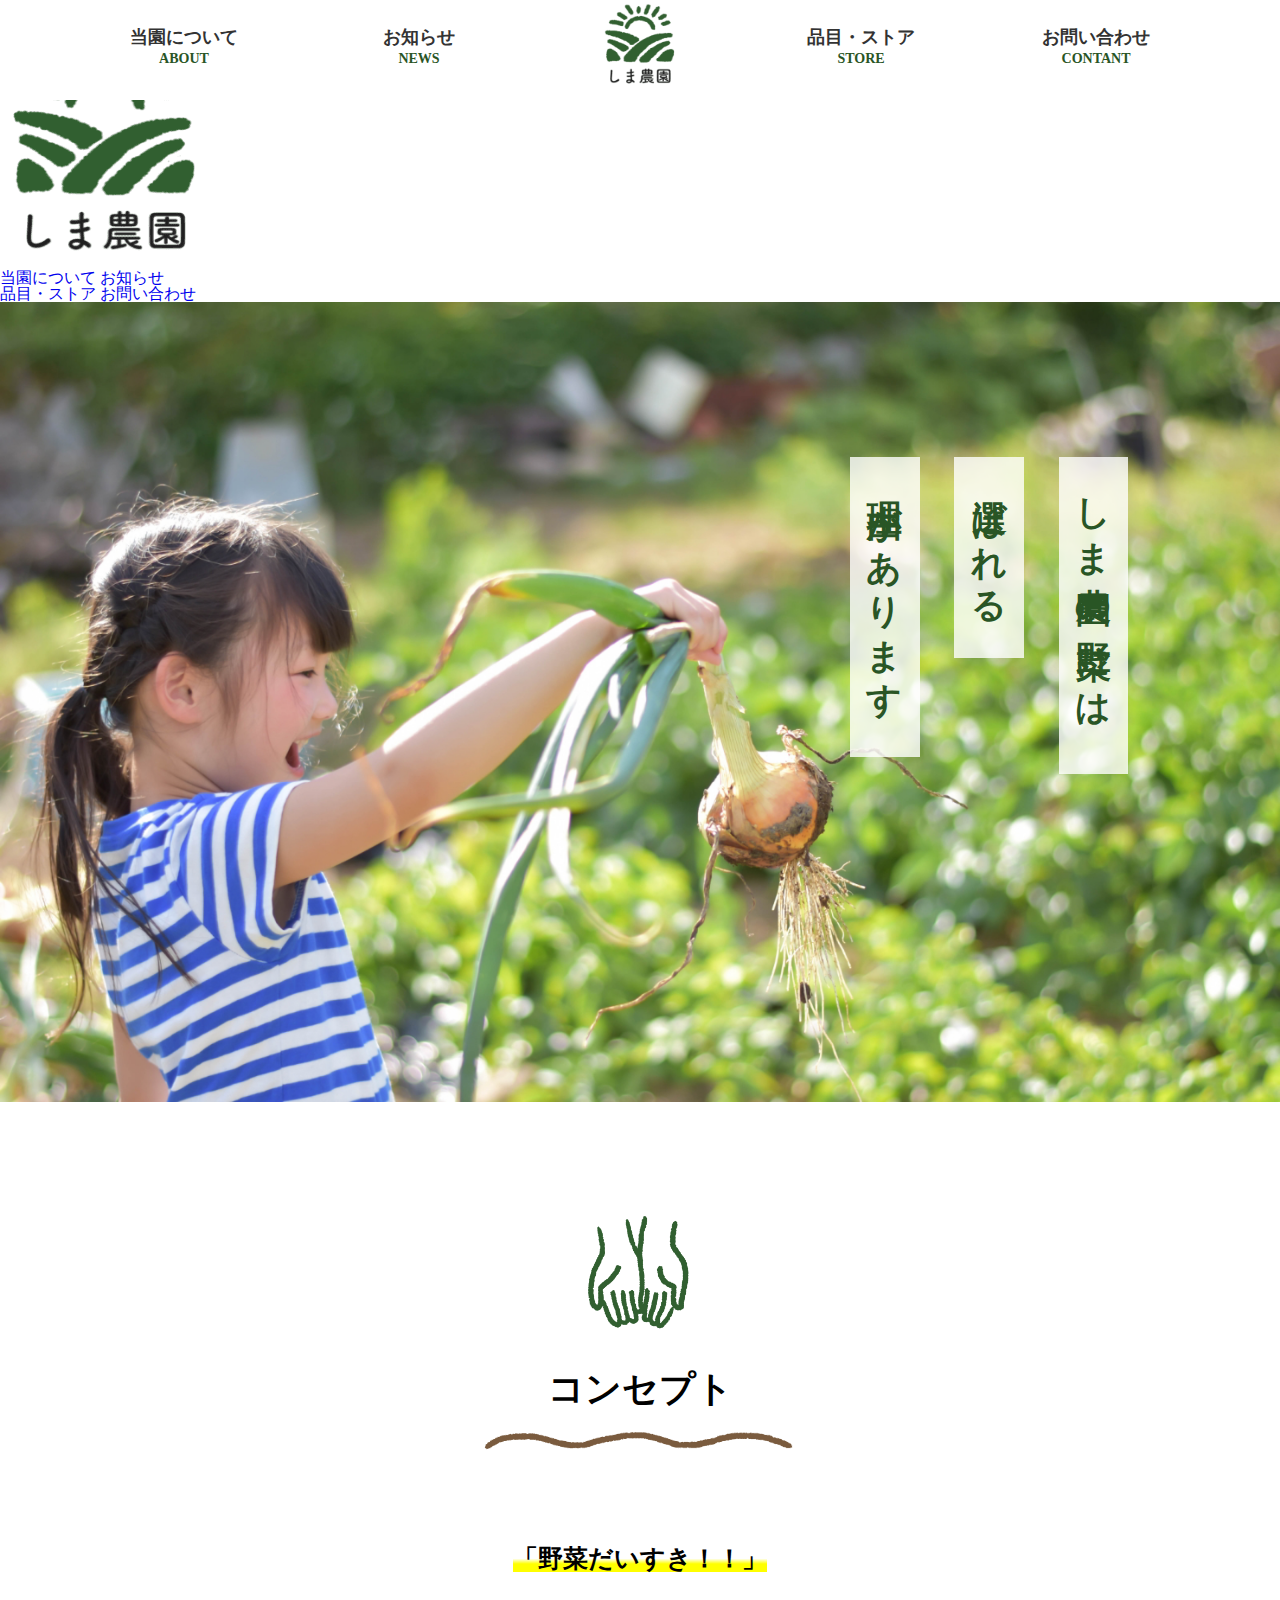
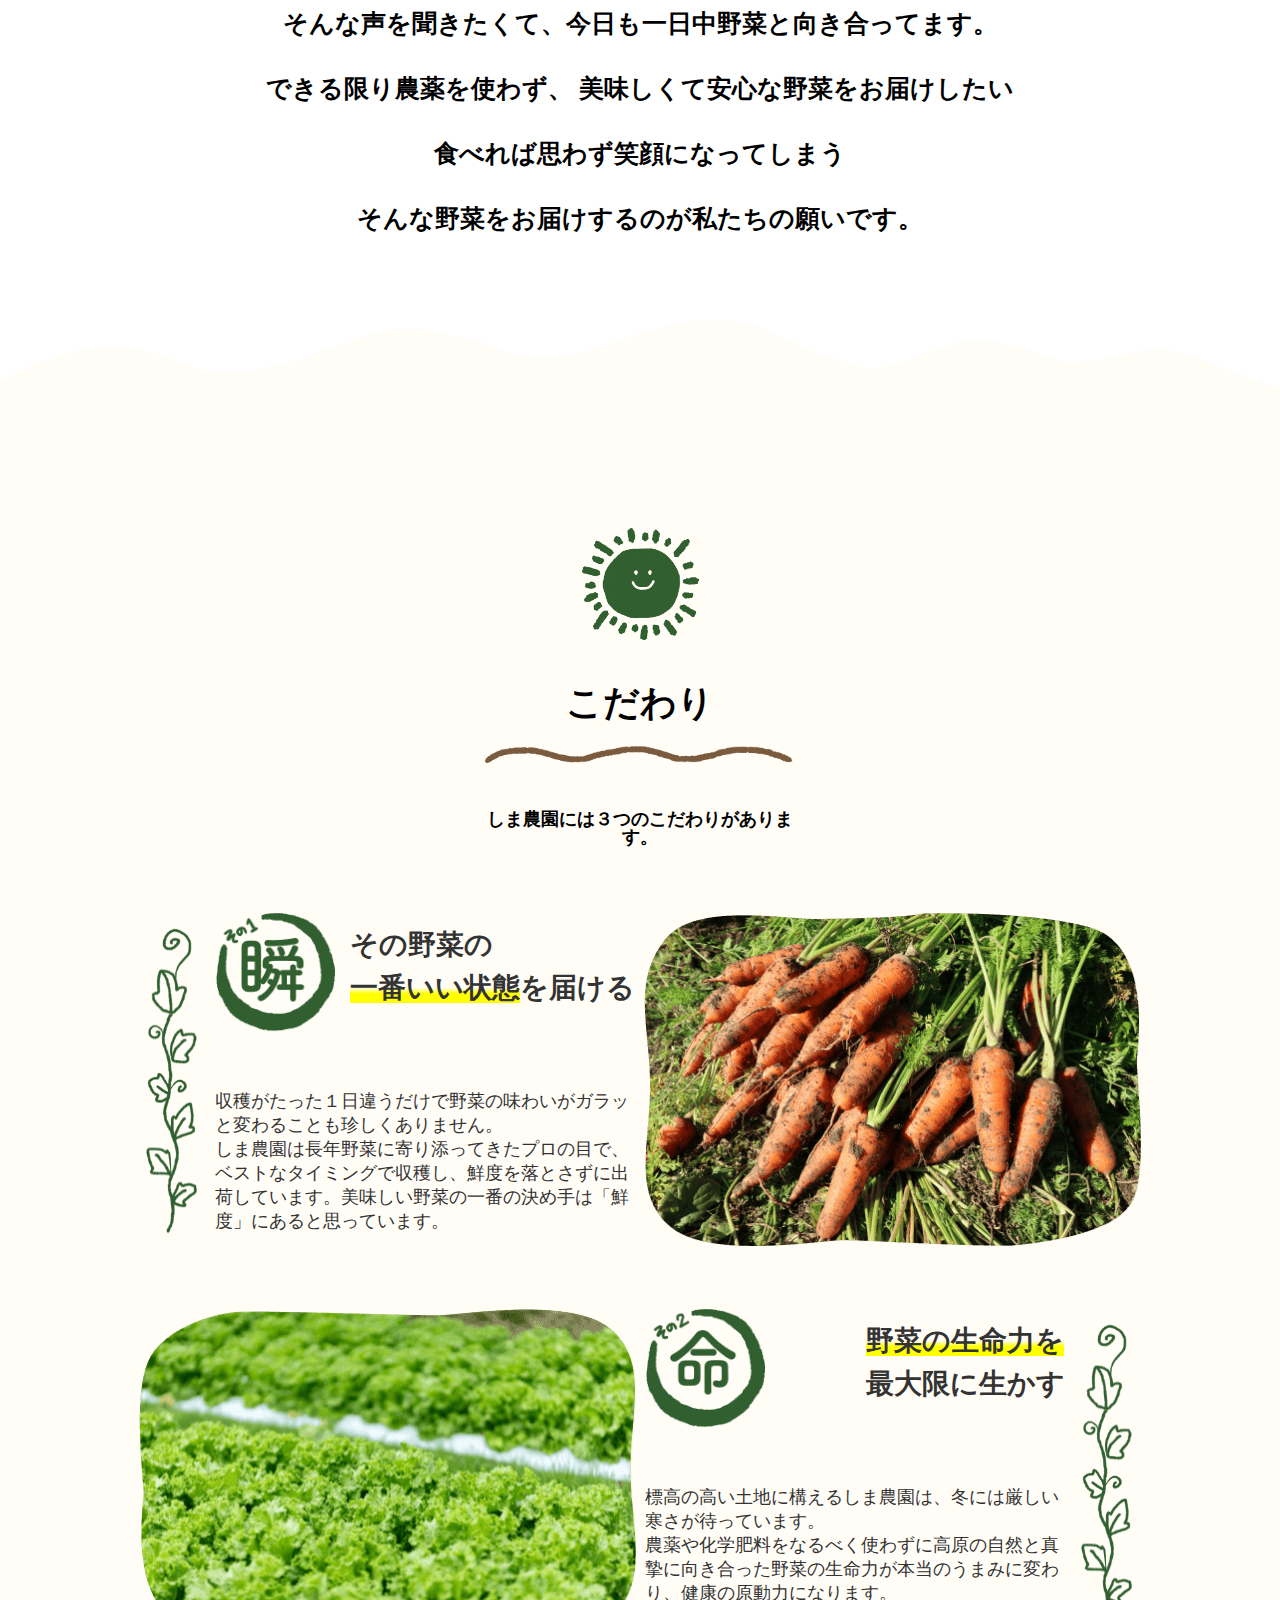
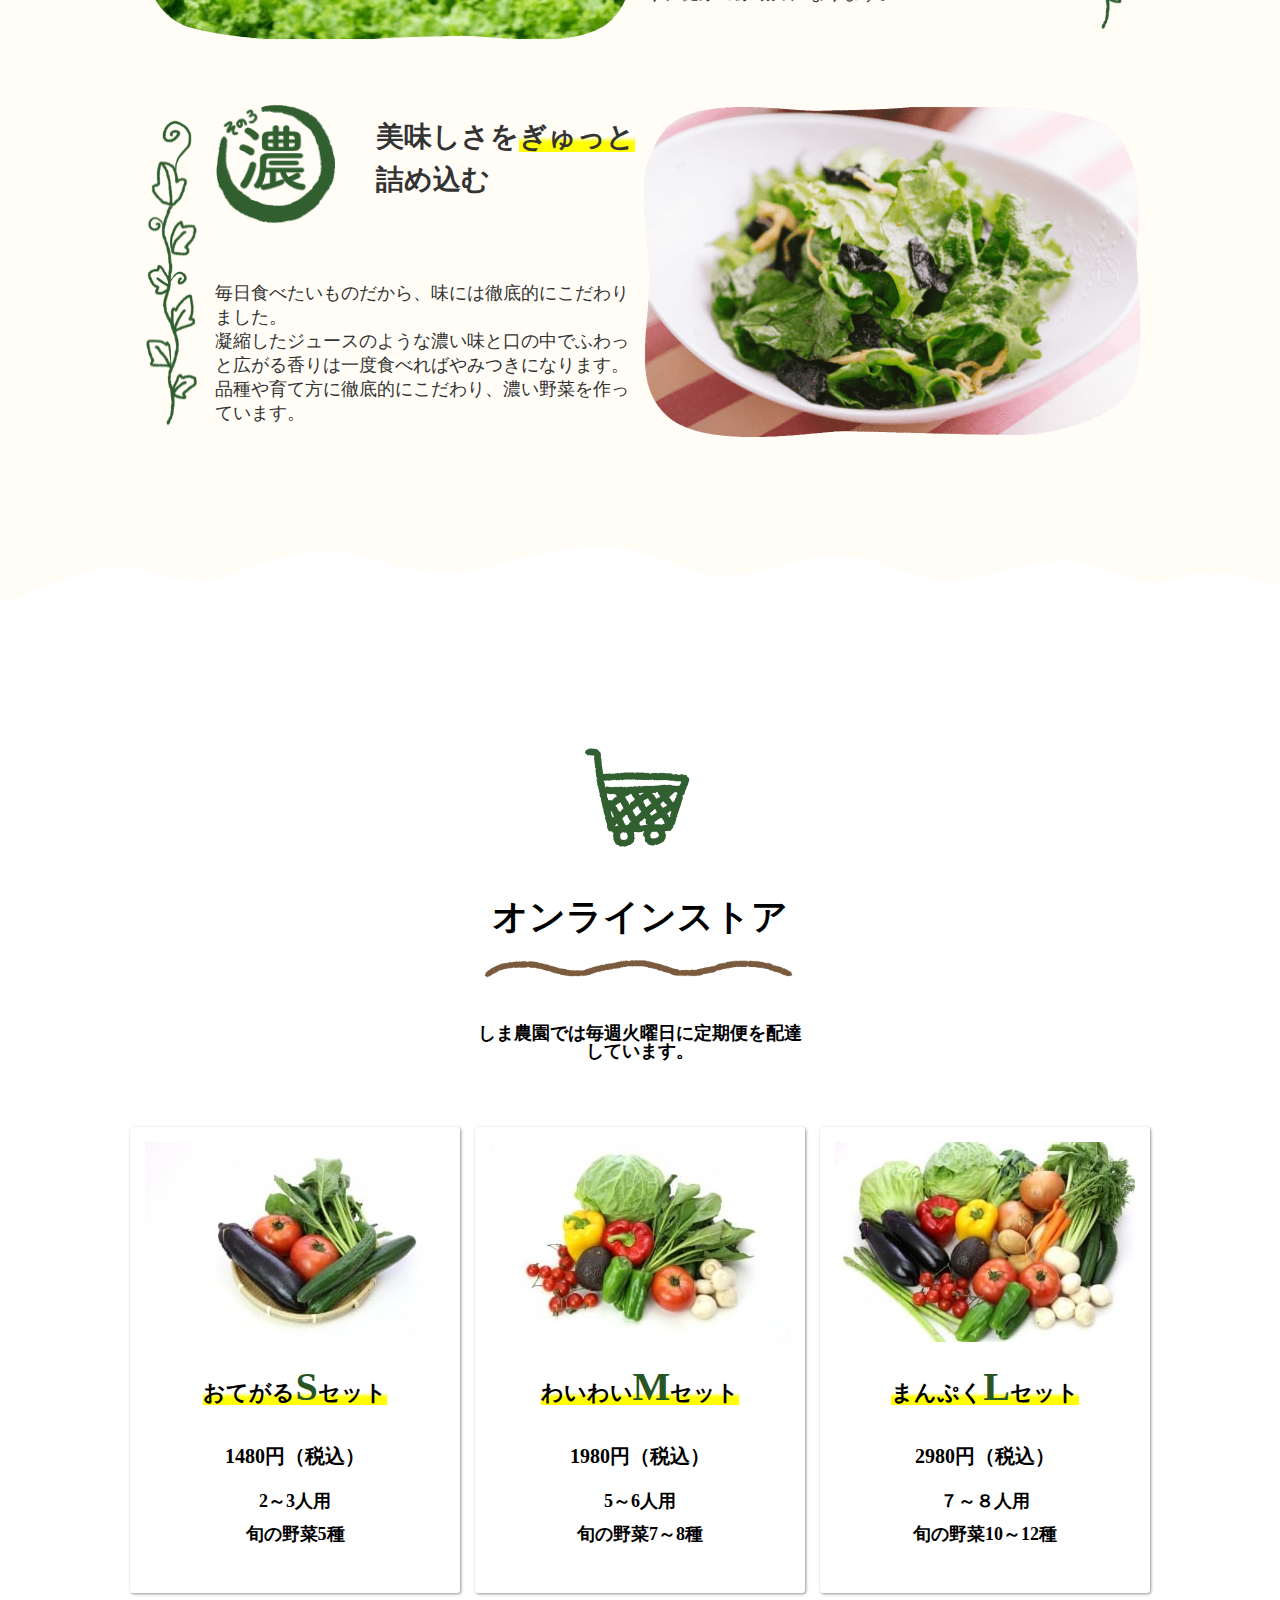
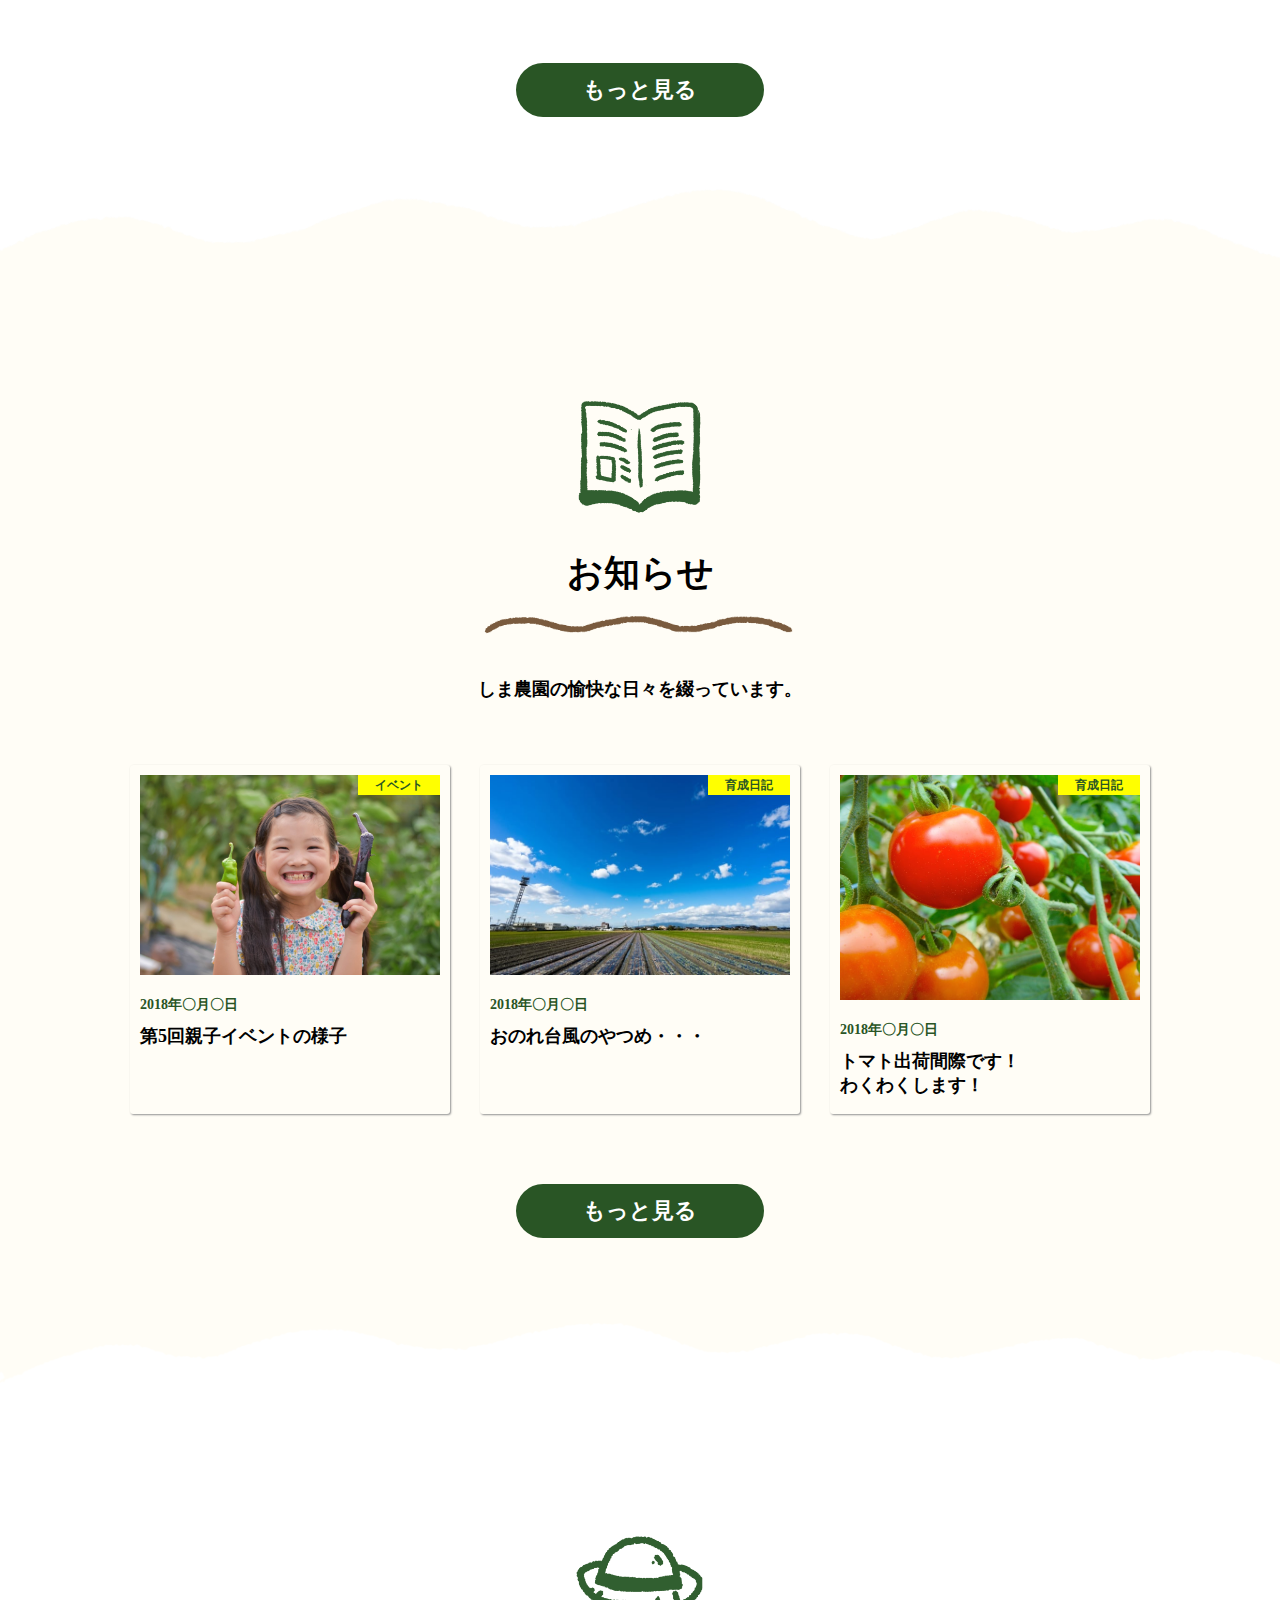
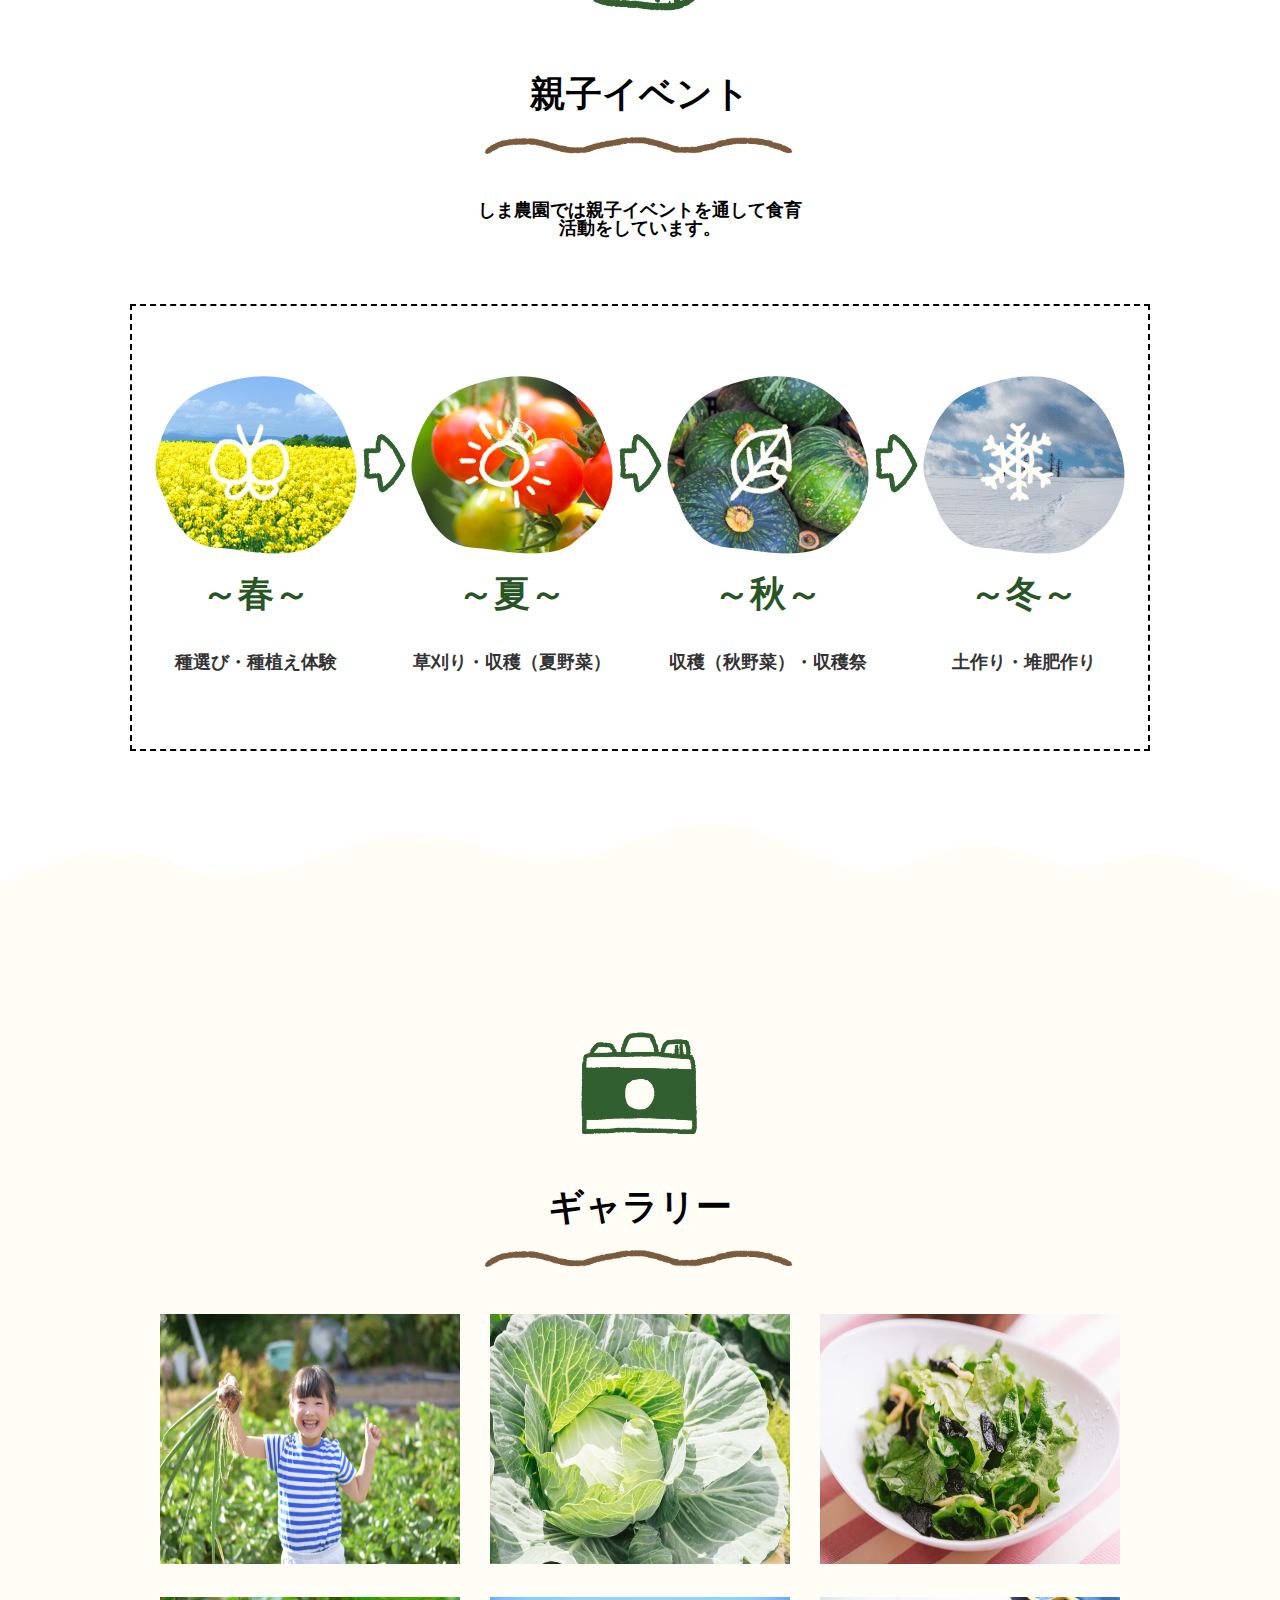
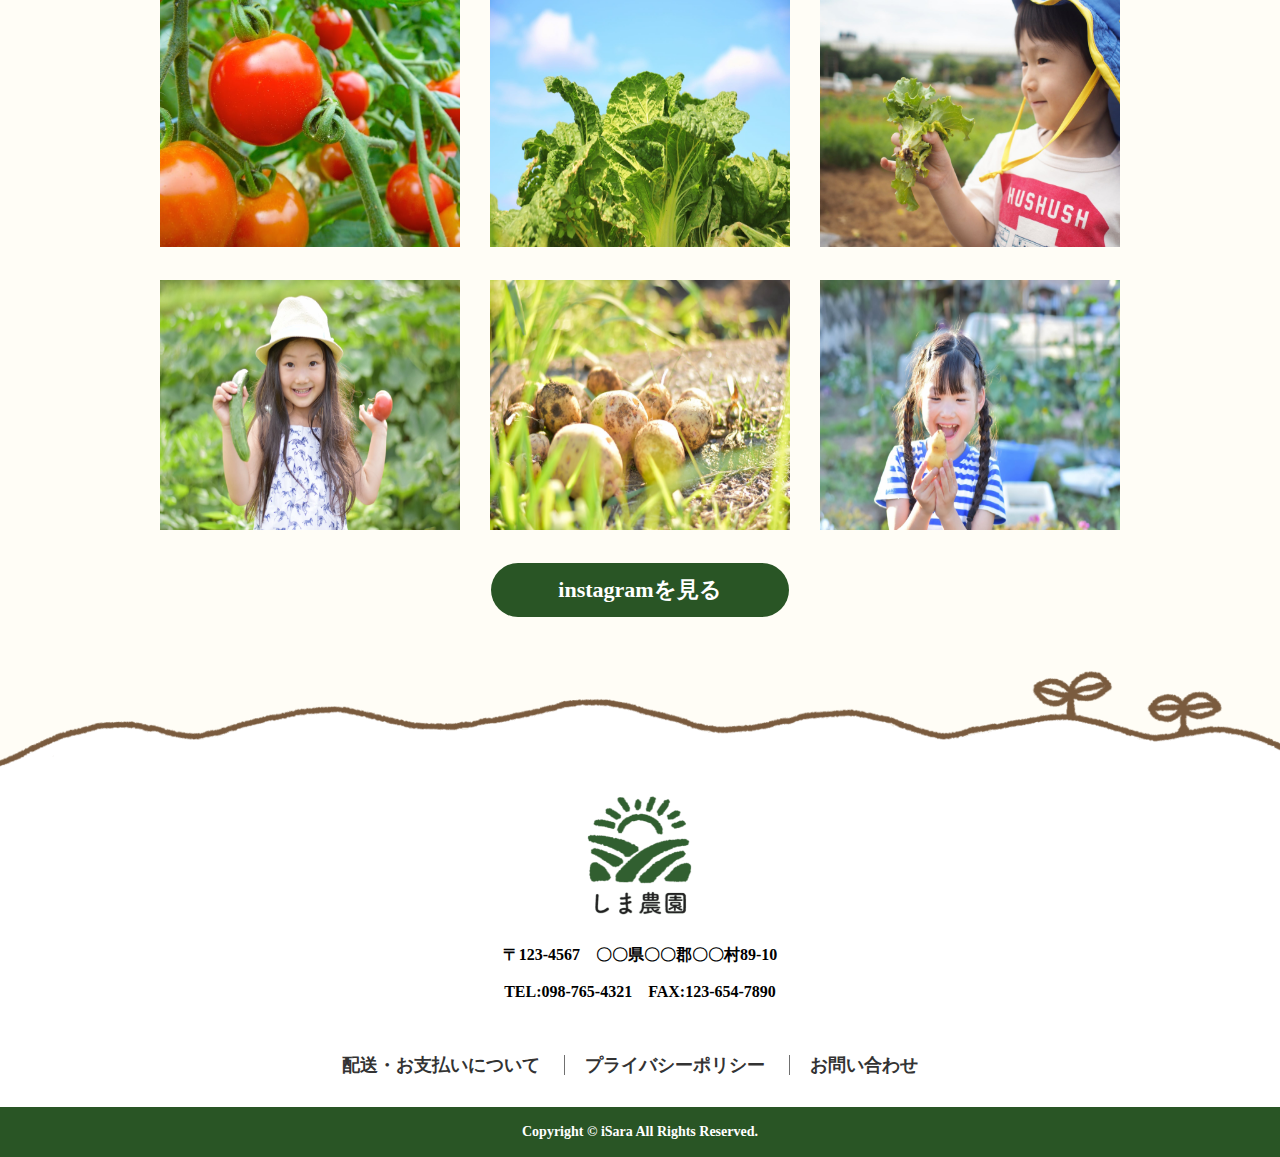
==== commit 896762d0: "Update index.html" ====
--- a/index.html
+++ b/index.html
@@ -8,6 +8,7 @@
     <link rel="stylesheet" href="stylesheet.css">
     <link rel="stylesheet" href="responsive.css">
     <link href="https://use.fontawesome.com/releases/v5.6.1/css/all.css" rel="stylesheet">
+    <script type="text/javascript" src="jQuery-3.5.0.min.js"></script>
 </head>
 <body>
     <section class="wrap">
@@ -30,9 +31,25 @@
             <p class="menu-wrap"><span class="fa fa-bars menu-icon"></span>MENU</p>
         </nav>
     </header>
+    <section id="login-show-wrap">
+        <article id="login-show">
+            <article id="close-login-show">
+                <i class="fa fa-2x fa-times"></i>
+            </article>
+            <a  href="index.html"><img id="menu-logo" src="top-img/header-logo.png" alt="メニューロゴ"></a>
+            <article class="menu-show-btn-wrap">
+                <a class="menu-show-btn" id="menu-show-btn-space" href="about.html">当園について</a>
+                <a class="menu-show-btn" href="news.html">お知らせ</a>
+            </article>
+            <article class="menu-show-btn-wrap">
+                <a class="menu-show-btn" href="store.html">品目・ストア</a>
+                <a class="menu-show-btn" href="contant.html">お問い合わせ</a>
+            </article>
+        </article><!--login-show-->
+    </section><!--login-show-wrap-->
     <section class="top-wrap">
         <p><img class="top-img" src="top-img/mv.jpg" alt="トップ画像"></p>
-        <p class="top-img-commentA">しま農園の野菜には</p>
+        <h1 class="top-img-commentA">しま農園の野菜には</h1>
         <p class="top-img-commentB">選ばれる</p>
         <p class="top-img-commentC">理由があります</p>
     </section>
@@ -260,5 +277,6 @@
         </article>
     </footer>
     </section><!--wrap-->
+    <script type="text/javascript" src="script.js"></script>
 </body>
 </html>
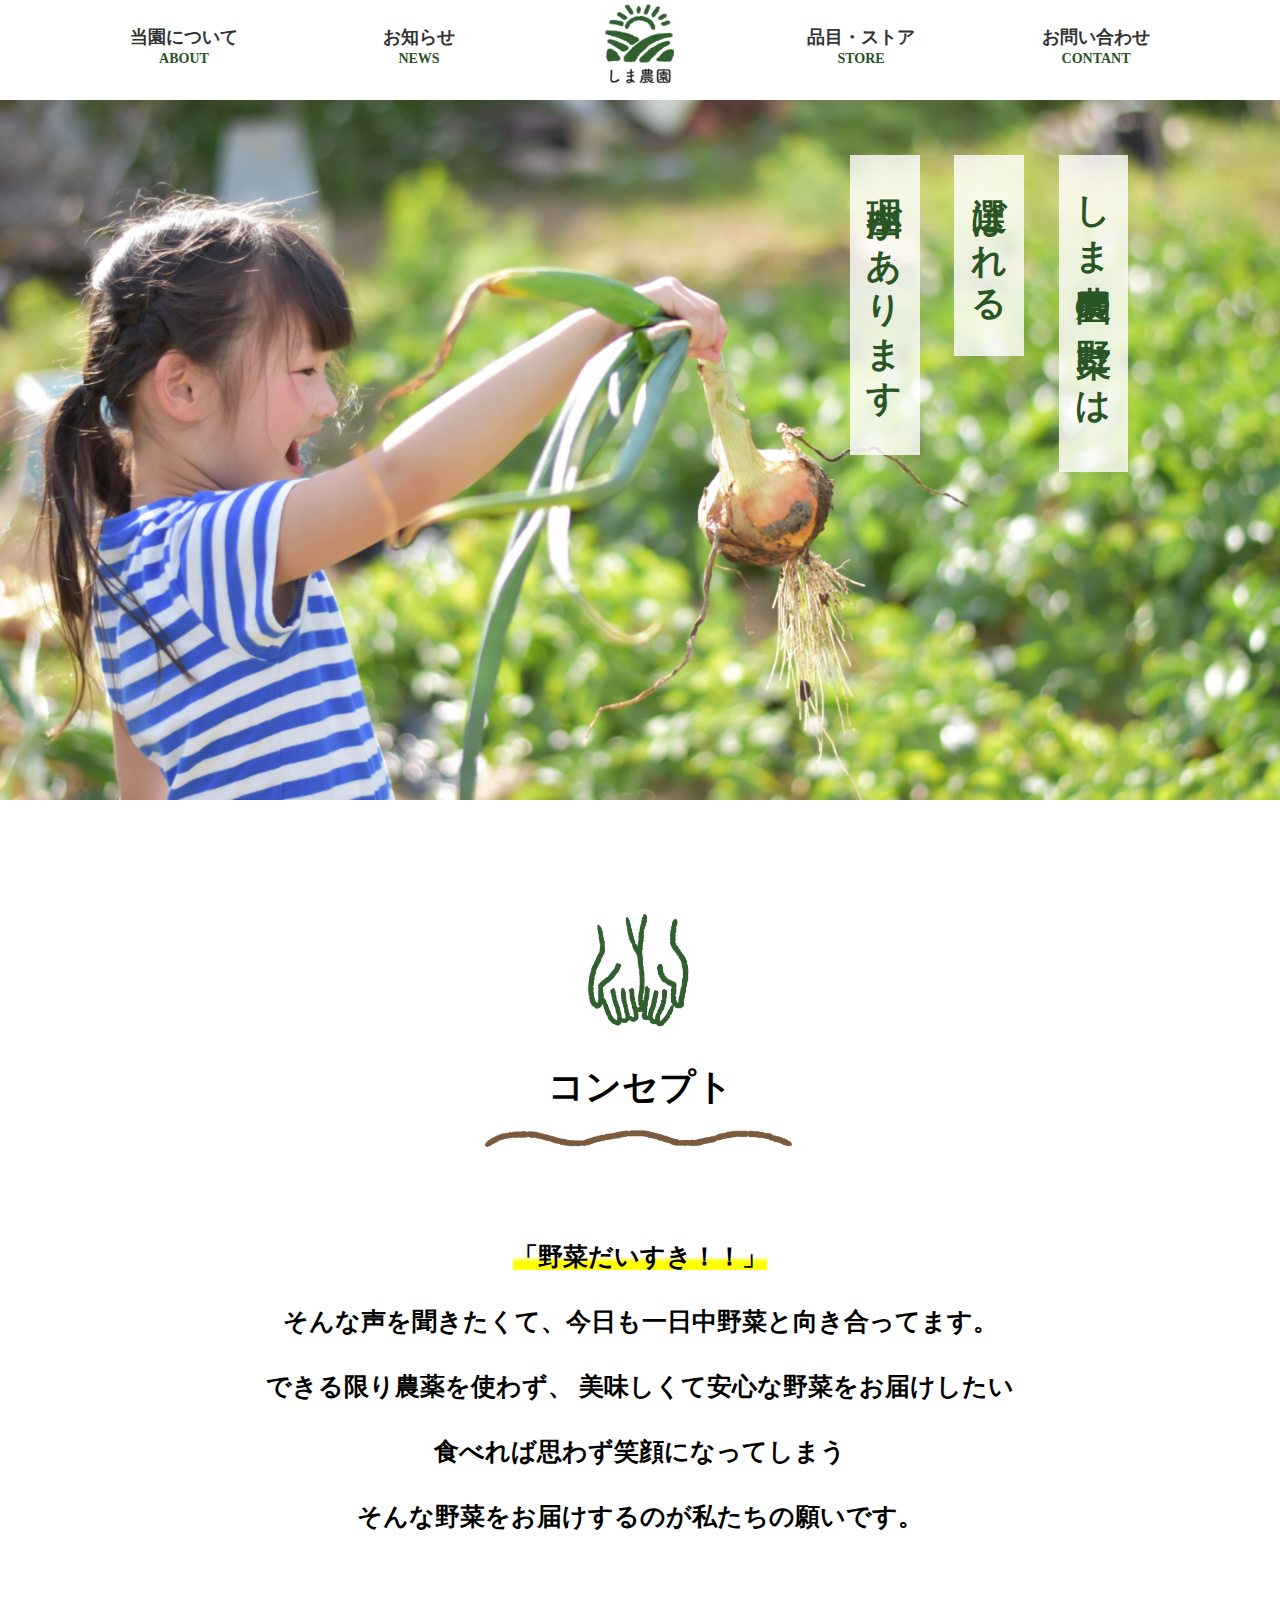
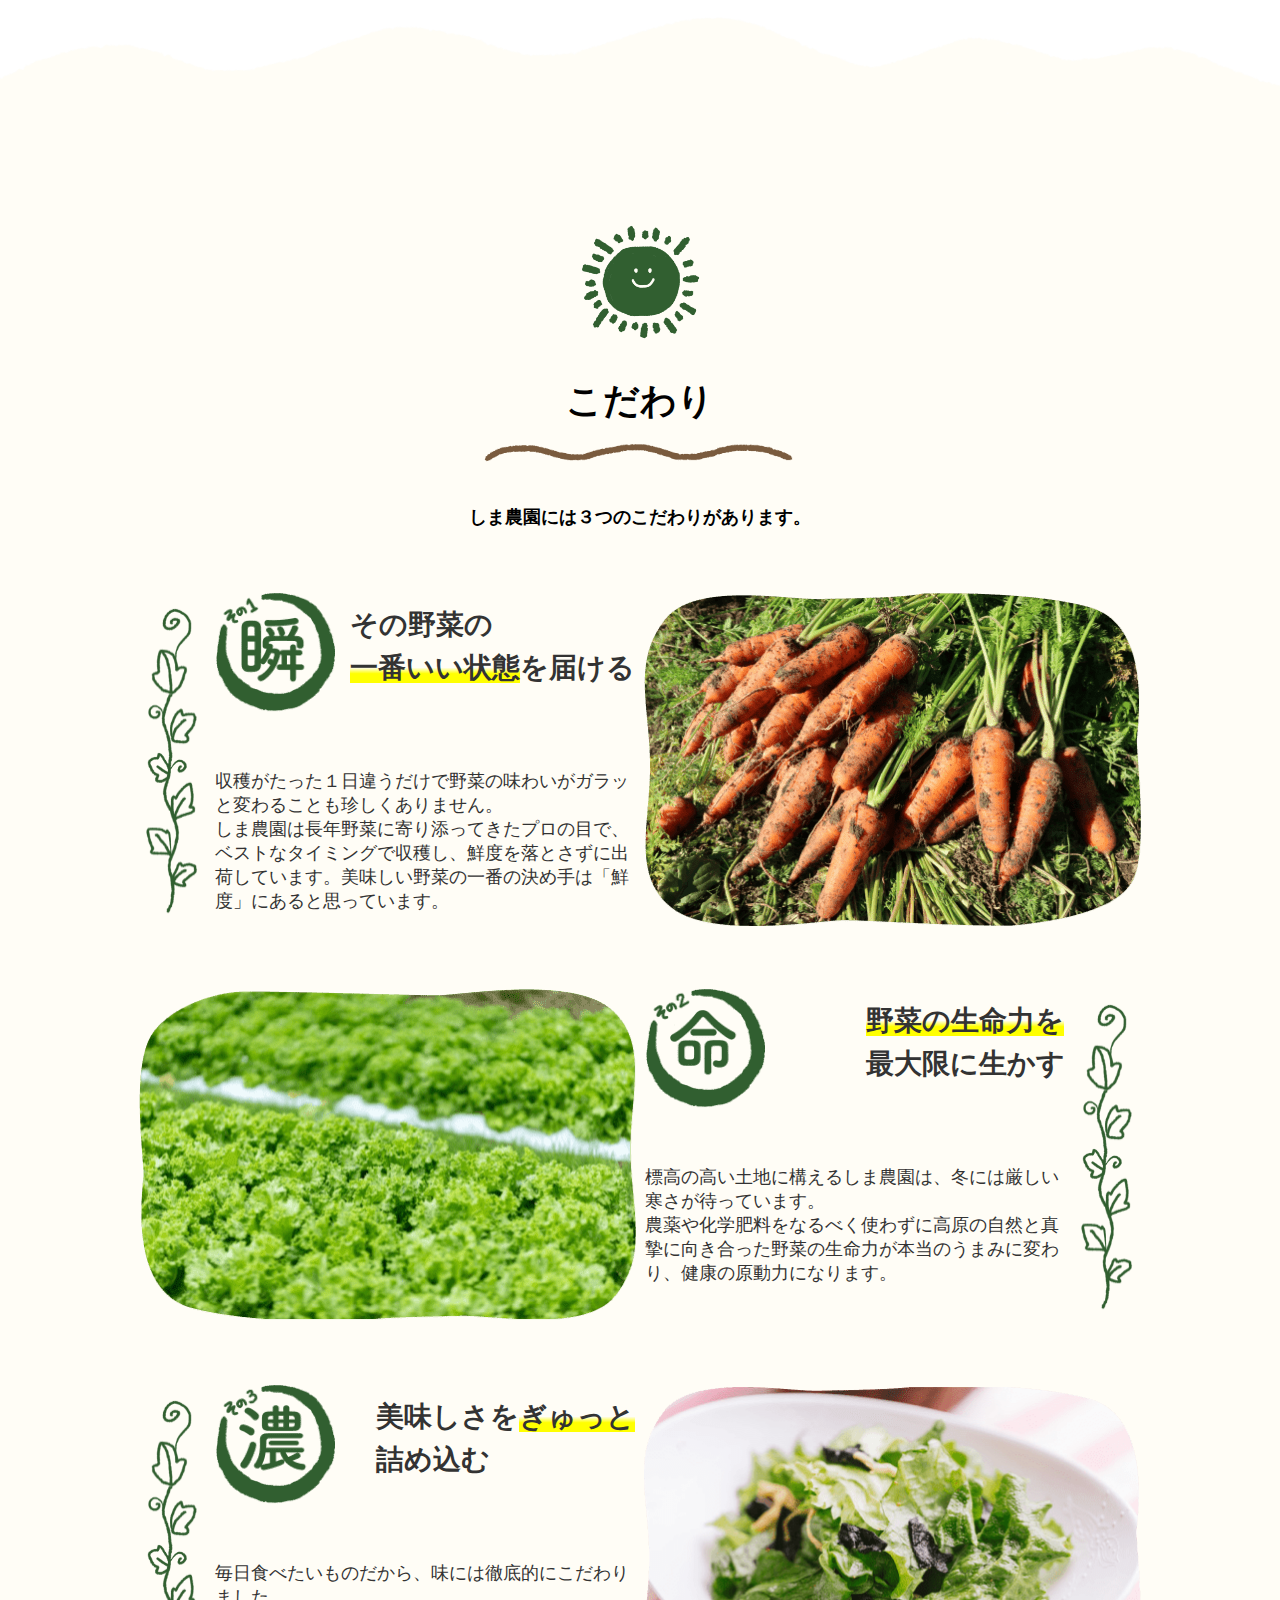
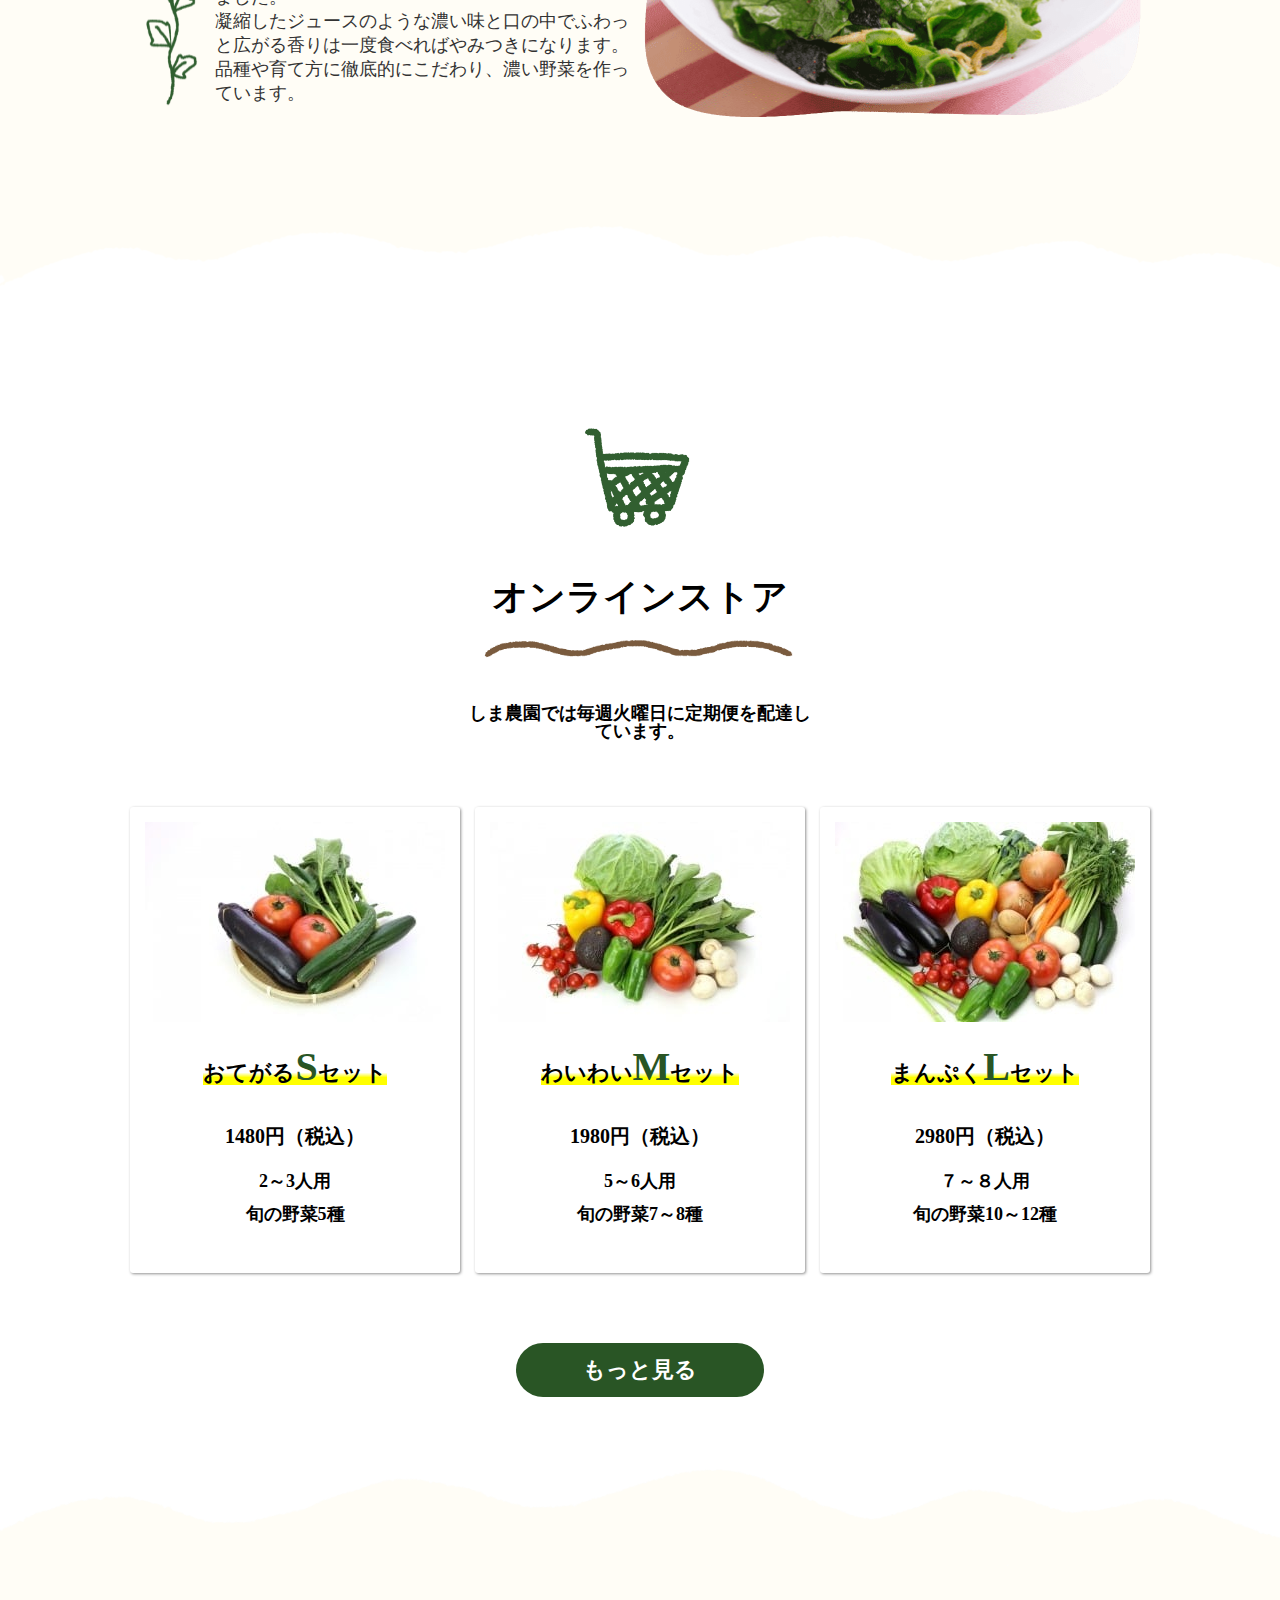
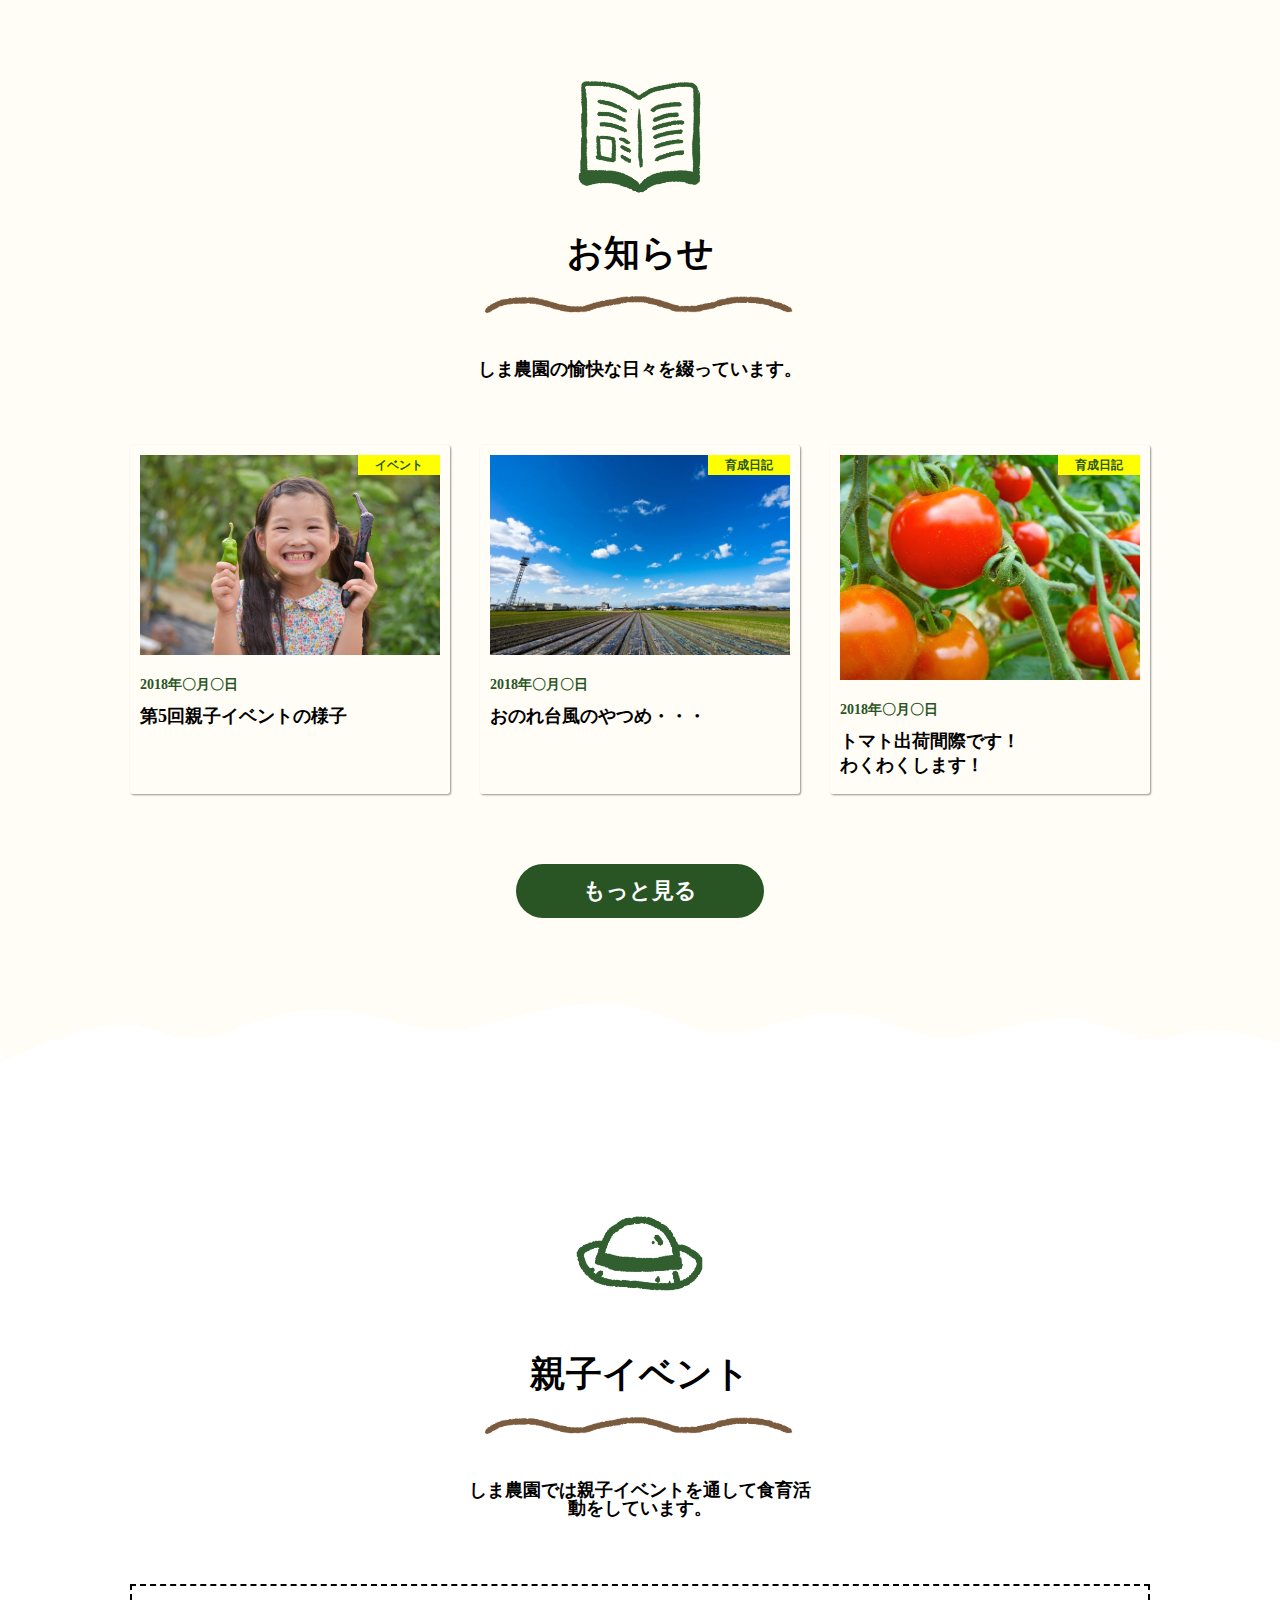
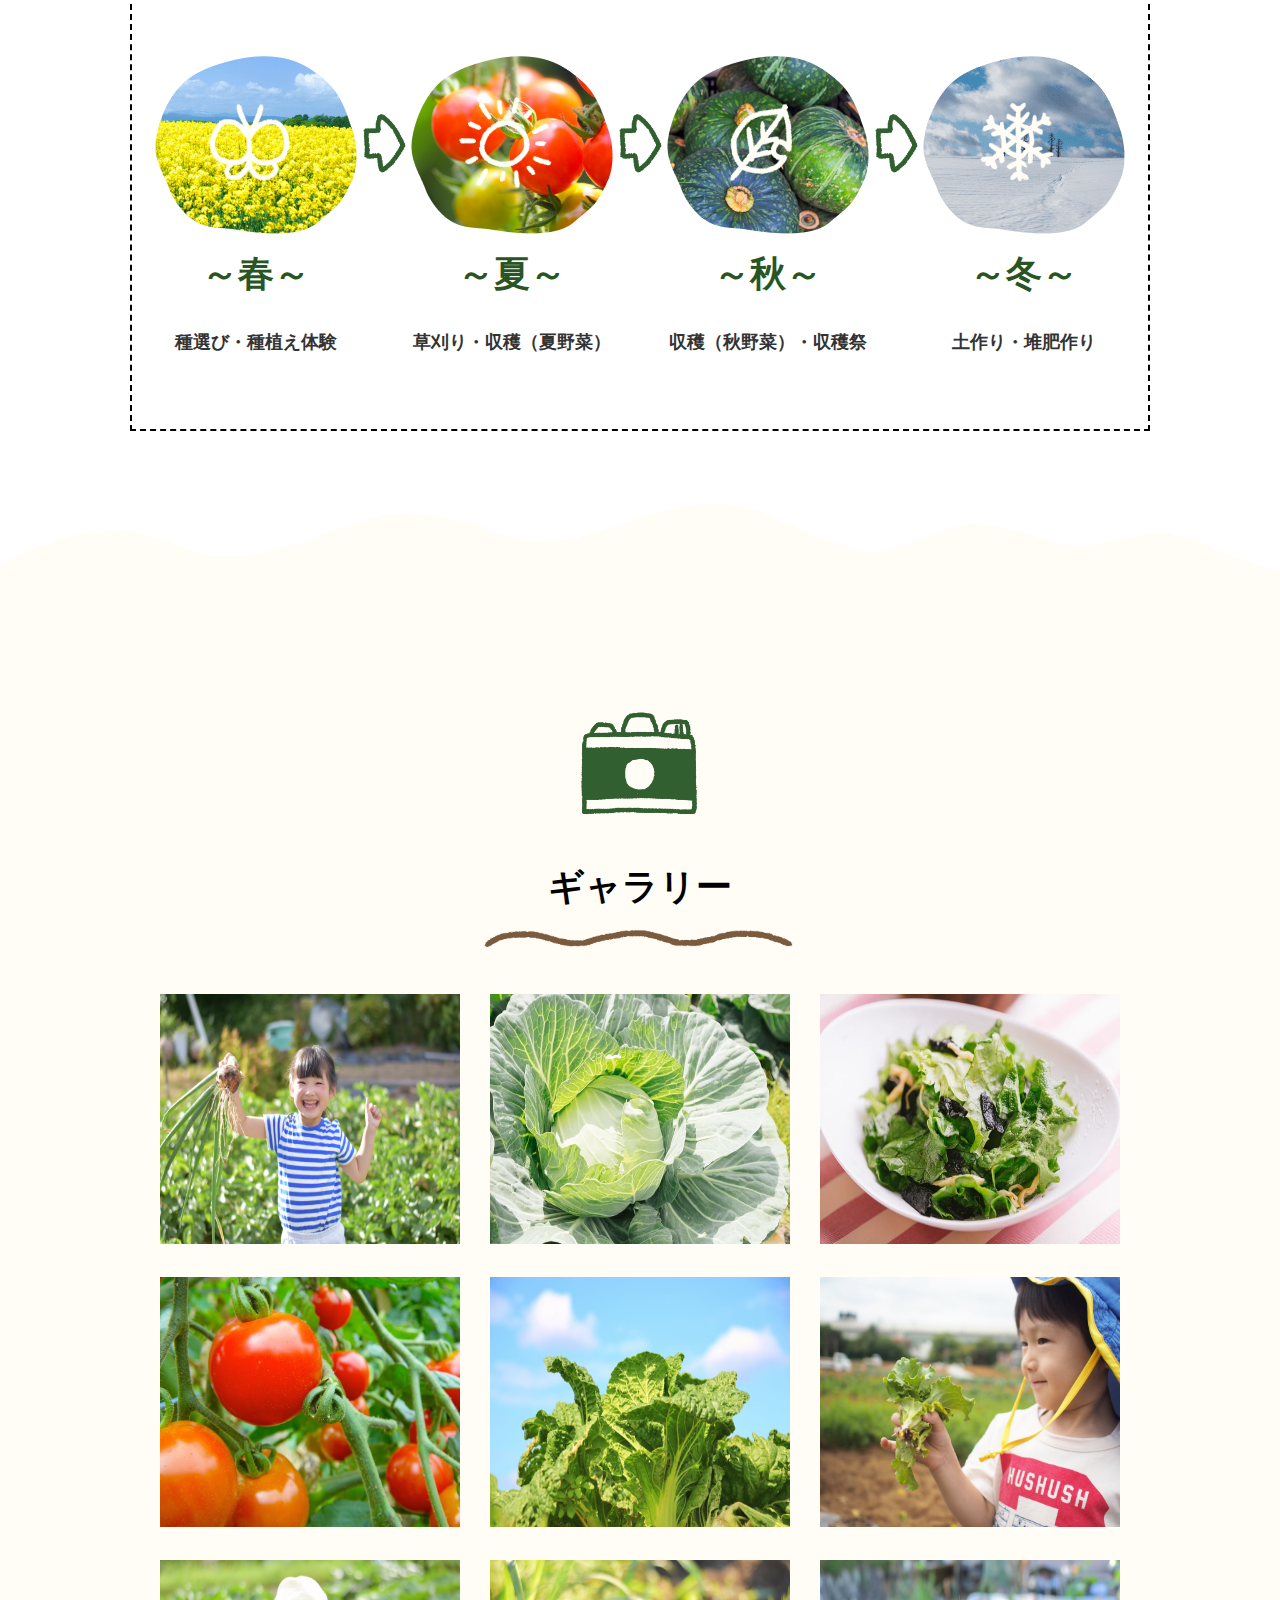
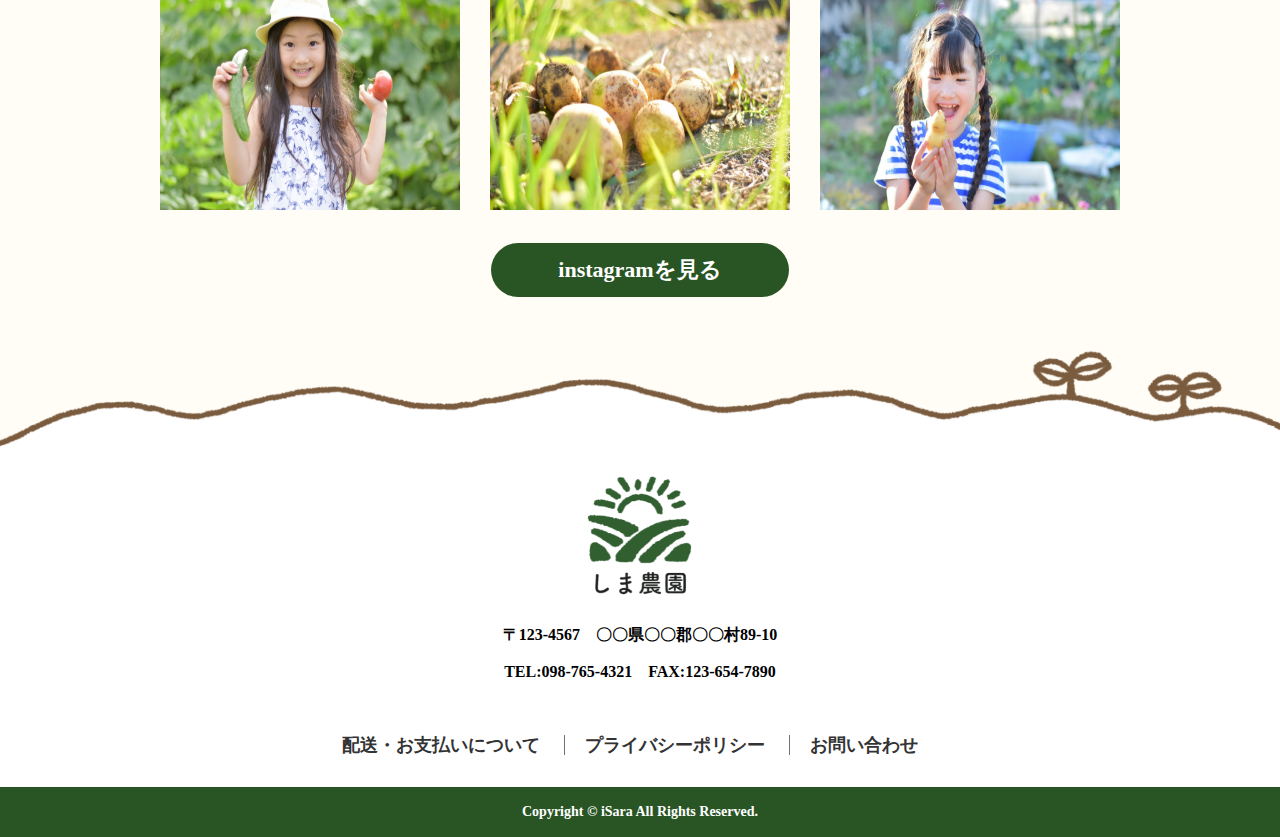
==== commit cddadd1e: "Update index.html" ====
--- a/index.html
+++ b/index.html
@@ -9,6 +9,7 @@
     <link rel="stylesheet" href="responsive.css">
     <link href="https://use.fontawesome.com/releases/v5.6.1/css/all.css" rel="stylesheet">
     <script type="text/javascript" src="jQuery-3.5.0.min.js"></script>
+    <meta name="robots" content="noindex">
 </head>
 <body>
     <section class="wrap">
--- a/stylesheet.css
+++ b/stylesheet.css
@@ -68,25 +68,63 @@
     margin: 0 18px;
 }
 
-/*ボタンの背景効果（保留）
-.header-btn {
-    padding: 10px 25px;
-    color: white;
-    font-weight: bold;
-    border-radius: 100px;
-    display: inline-block;
-    transition:all .5s ease-in-out;
-}
-
-.header-btn:hover {
-    text-shadow:
-      0 0 10px rgba(255,255,255, 1),
-      0 0 20px rgba(255,255,255, 7),
-      0 0 30px rgba(255, 255, 255, .8),
-      0 0 40px rgba(255, 255, 255, .6);
-      background-color: #295525;
-}
-*/
+/*スマホ版メニュー*/
+
+#login-show-wrap {
+    position: fixed;
+    top: 0;
+    right: 0;
+    bottom: 0;
+    left: 0;
+    background-color: rgba(0, 0, 0, 0.6);
+    z-index: 999;
+    display: none;
+}
+
+#login-show {
+    position: absolute;
+    top: 50%;
+    left: 50%;
+    transform: translate(-50%, -50%);
+    -webkit-transform: translate(-50%, -50%);
+    -ms-transform: translate(-50%, -50%);
+    background-color: #e6ecf0;
+    padding: 20px 0 40px;
+    border-radius: 10px;
+    width: 400px;
+    height: auto;
+    text-align: center;
+}
+
+#menu-logo {
+    width: 150px;
+    max-width: 100%;
+}
+
+.menu-show-btn-wrap {
+    padding: 10px 0;
+}
+
+#menu-show-btn-space {
+    padding-right: 55px;
+}
+
+.menu-show-btn {
+    font-size: 18px;
+    color: #333333;
+    padding: 0 20px;
+    font-weight: bold;
+}
+
+.fa-times {
+    position: absolute;
+    top: 12px;
+    right: 12px;
+    color: rgba(128, 128, 128, 0.46);
+    cursor: pointer;
+  }
+
+/*トップ画像*/
 
 .top-wrap {
     position: relative;
@@ -189,7 +227,7 @@
     padding-bottom: 67px;
     font-size: 18px;
     font-weight: bold;
-    width: 340px;
+    width: 342px;
     max-width: 100%;
     margin: 0 auto;
 }
@@ -512,8 +550,9 @@
 
 .about-title {
     position: absolute;
-    top: 165px;
-    left: 39.5%;
+    top: 65%;
+    left: 50%;
+    transform: translateY(-50%) translateX(-50%);
     padding: 20px 25px;
     background-color: rgba(255, 255, 255, 0.8);
     font-size: 2.8vw;
@@ -566,8 +605,9 @@
 
 .news-title {
     position: absolute;
-    top: 165px;
-    left: 42%;
+    top: 65%;
+    left: 50%;
+    transform: translateY(-50%) translateX(-50%);
     padding: 20px 25px;
     background-color: rgba(255, 255, 255, 0.8);
     font-size: 2.8vw;
@@ -636,8 +676,9 @@
 
 .store-title {
     position: absolute;
-    top: 165px;
-    left: 39.5%;
+    top: 65%;
+    left: 50%;
+    transform: translateY(-50%) translateX(-50%);
     padding: 20px 25px;
     background-color: rgba(255, 255, 255, 0.8);
     font-size: 2.8vw;
@@ -678,8 +719,9 @@
 
 .contant-title {
     position: absolute;
-    top: 165px;
-    left: 39.2%;
+    top: 65%;
+    left: 50%;
+    transform: translateY(-50%) translateX(-50%);
     padding: 20px 25px;
     background-color: rgba(255, 255, 255, 0.8);
     font-size: 2.8vw;
